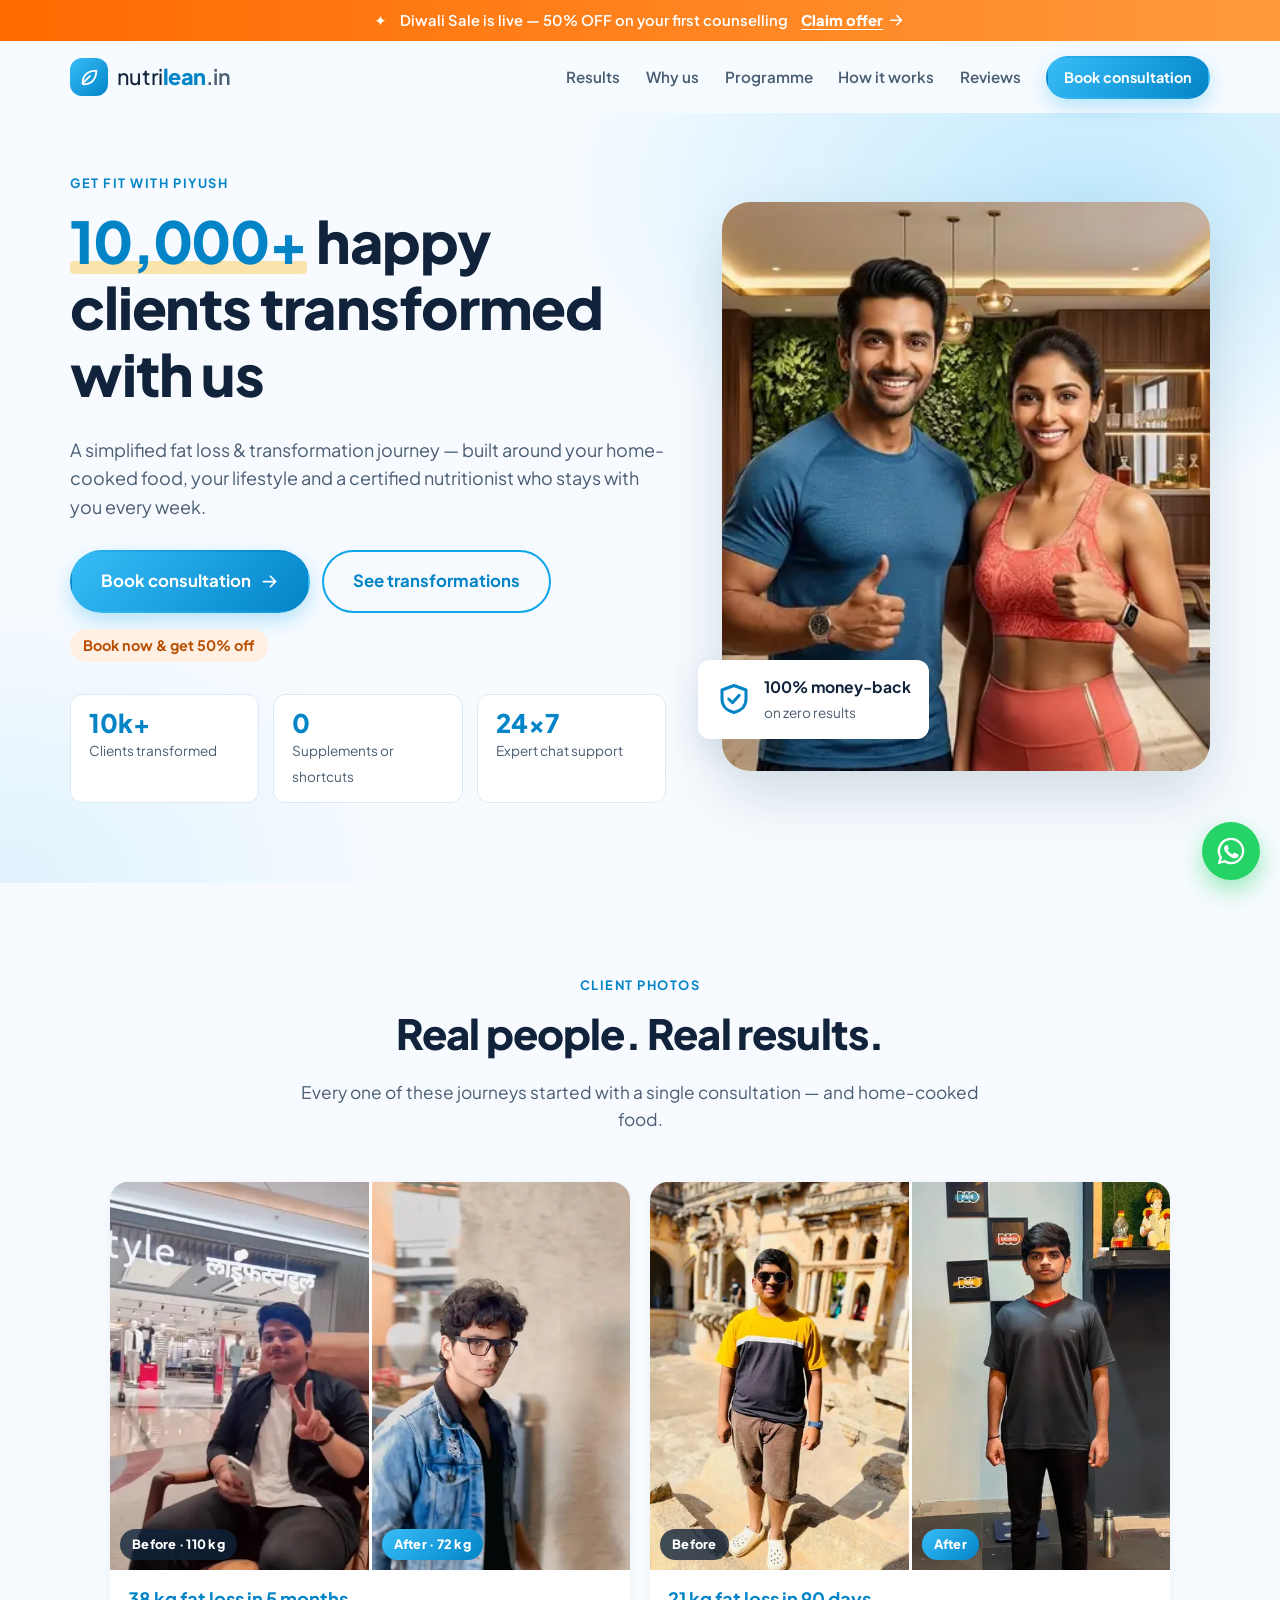
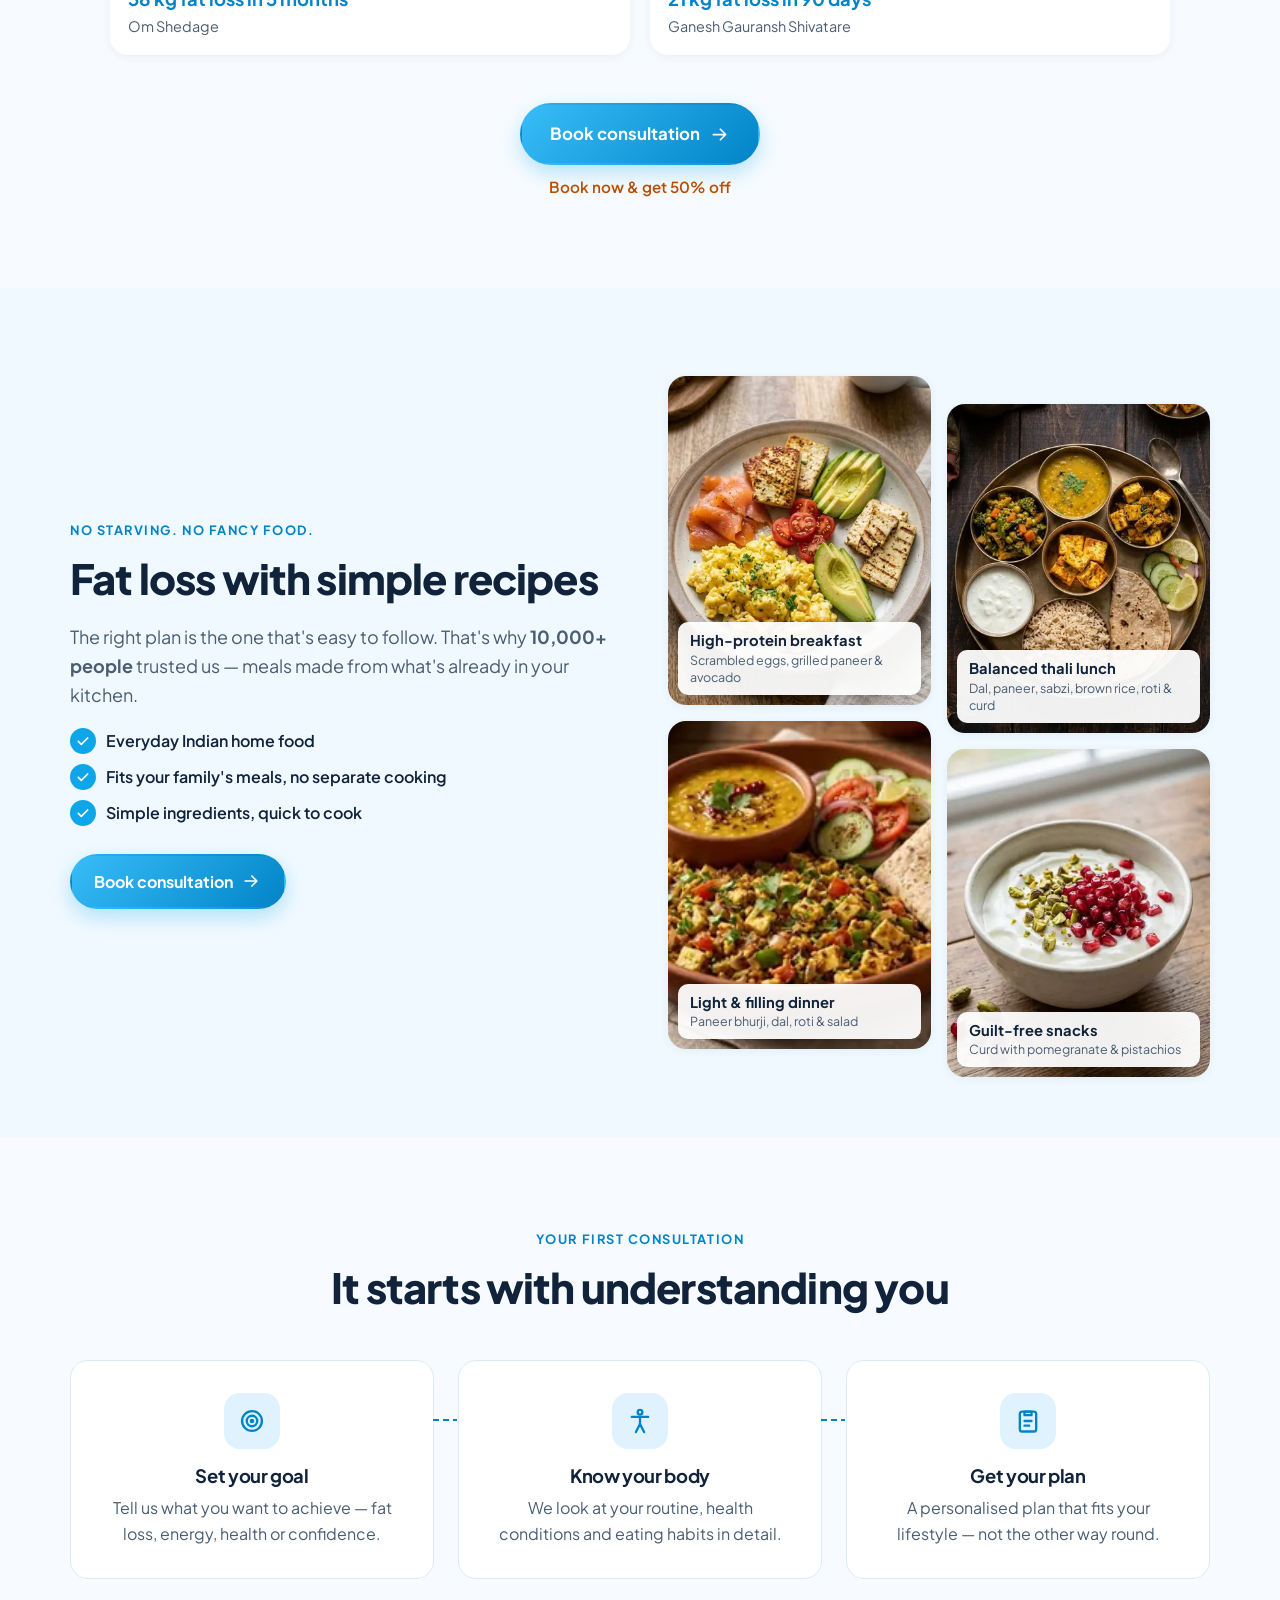
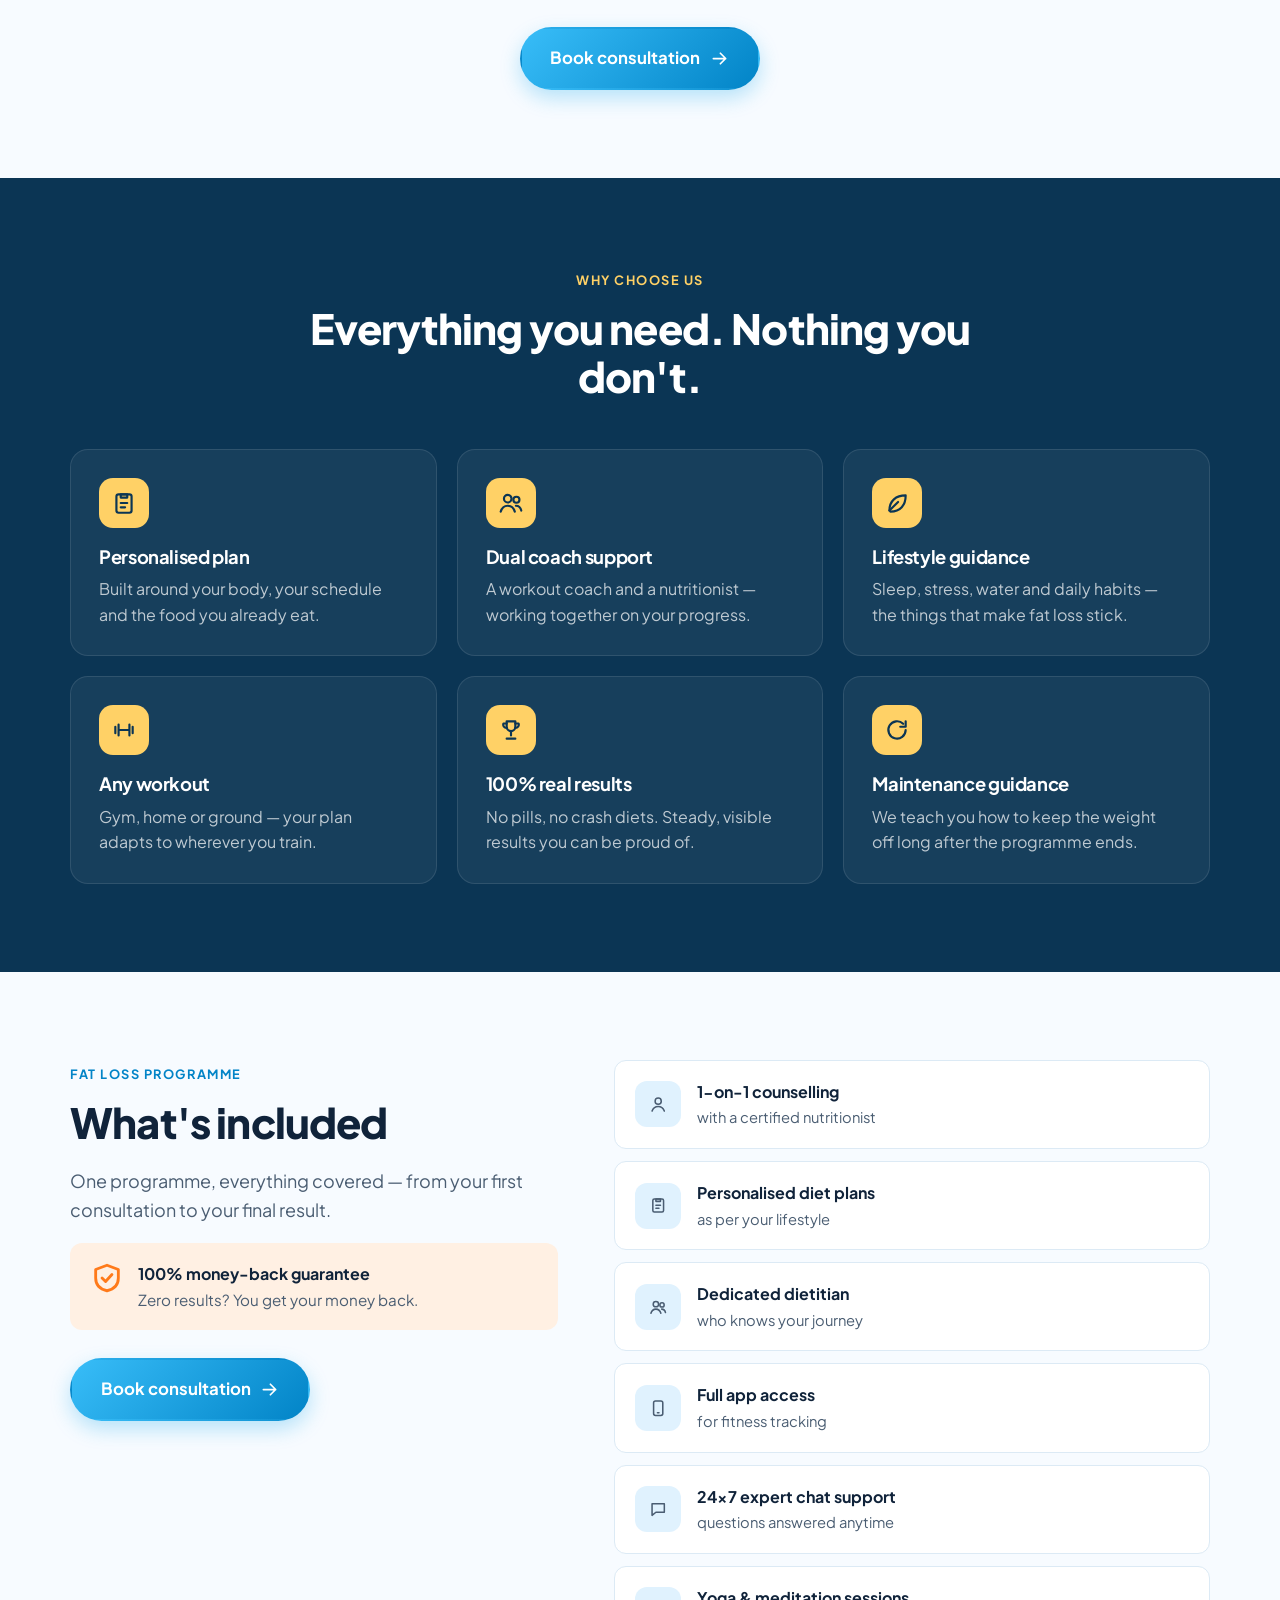
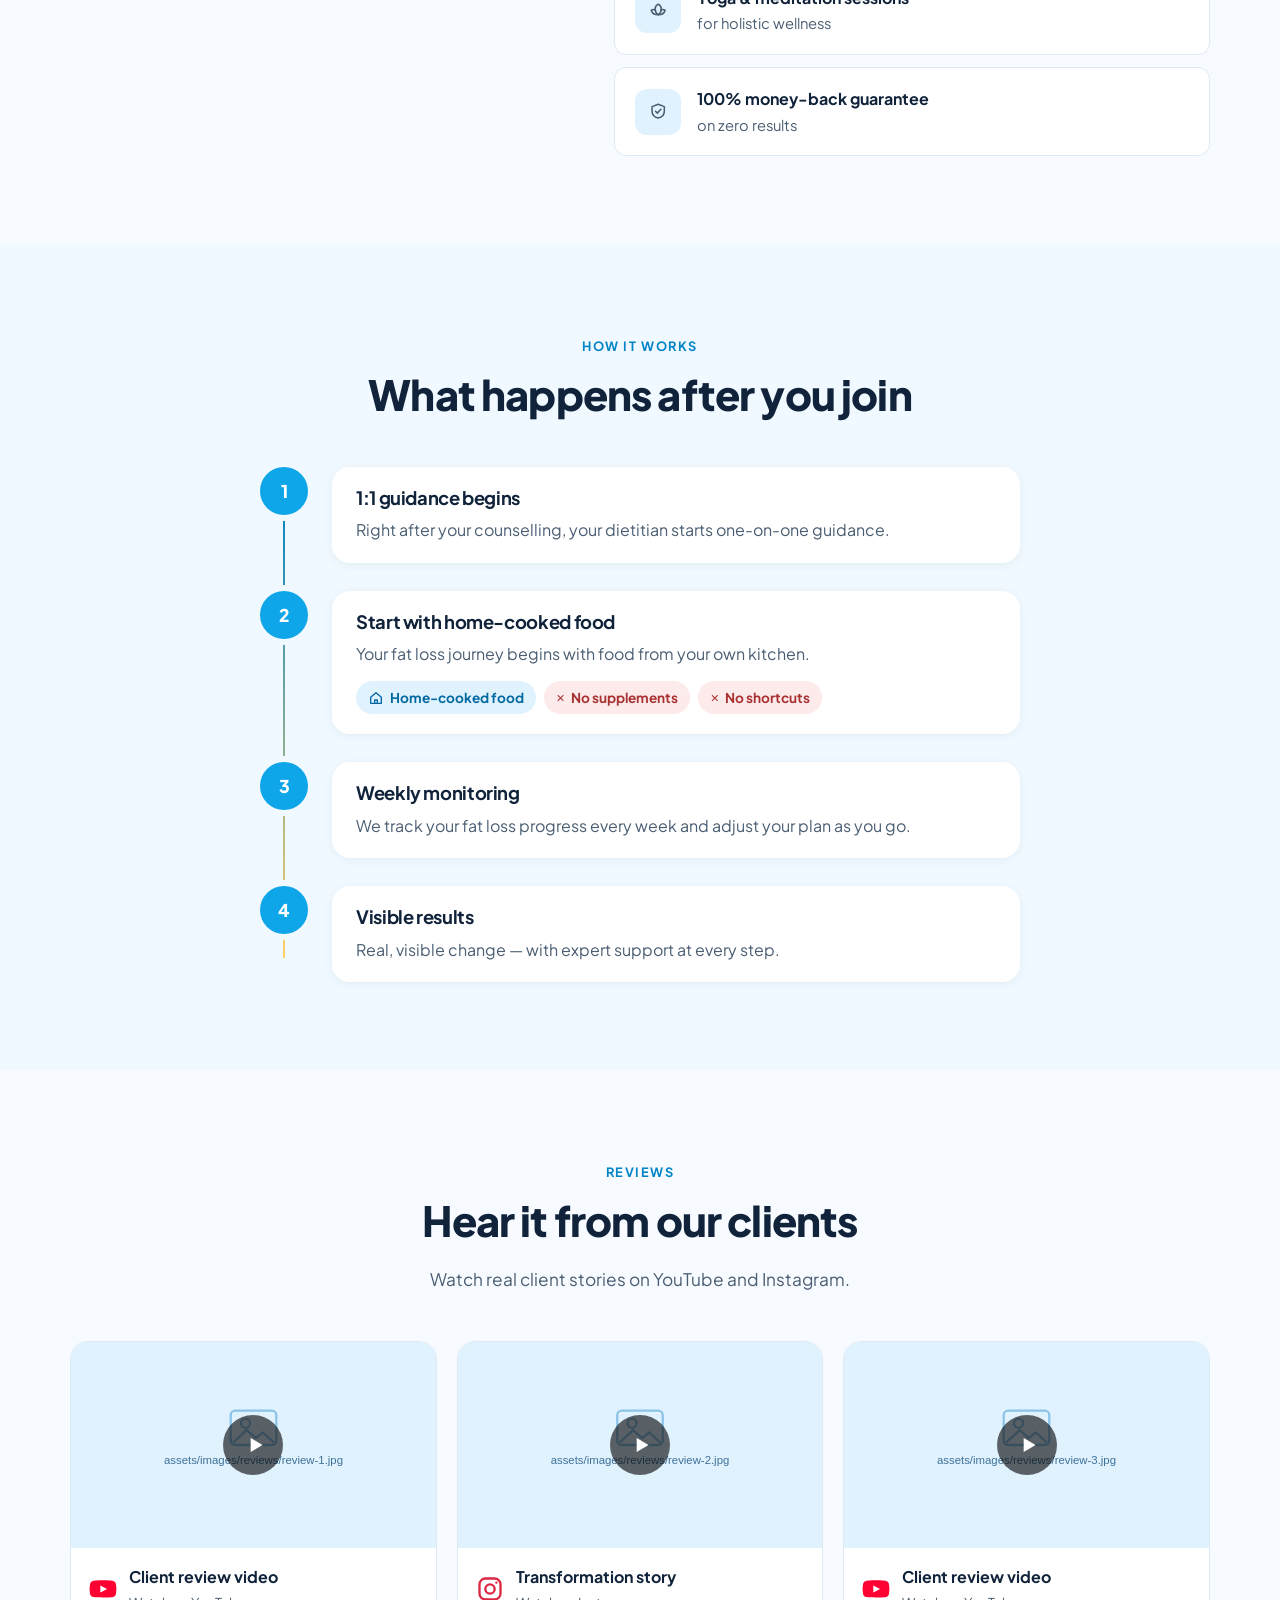
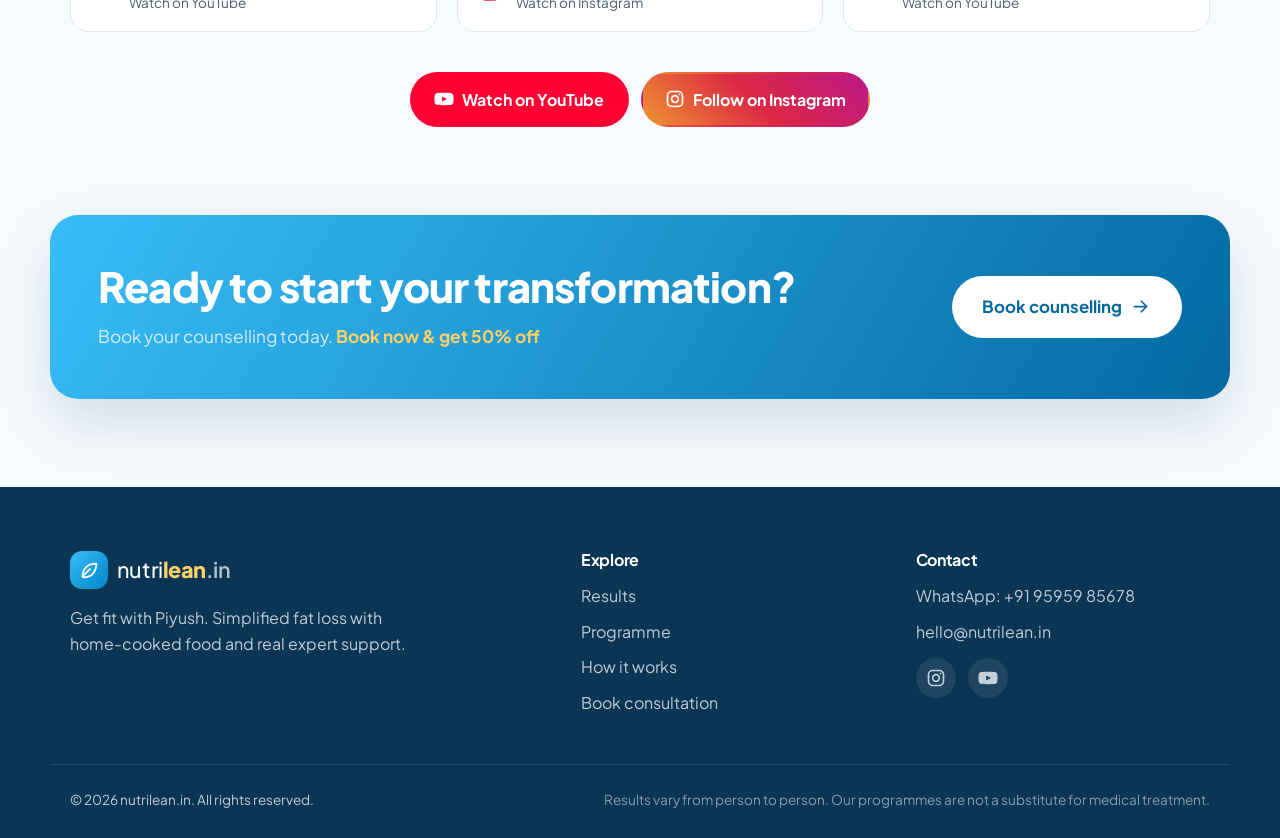
==== index.html @ cb7257c7 "Add recipe photos and money-back hero image - Recipe cards show real dish photos with dish names - H" ====
<!doctype html>
<html lang="en">
<head>
  <meta charset="utf-8">
  <meta name="viewport" content="width=device-width, initial-scale=1">
  <title>nutrilean.in — Get Fit with Piyush | Simplified Fat Loss</title>
  <meta name="description" content="10,000+ happy clients transformed. Personalised diet plans with home-cooked food, dual coach support and weekly monitoring. Book your nutrition consultation.">
  <meta property="og:title" content="nutrilean.in — Get Fit with Piyush">
  <meta property="og:description" content="Simplified fat loss with home-cooked food. 10,000+ happy clients. Book your consultation.">
  <meta property="og:image" content="assets/images/og-image.jpg">
  <meta name="theme-color" content="#0ea5e9">
  <link rel="icon" href="favicon.svg" type="image/svg+xml">
  <link rel="preconnect" href="https://fonts.googleapis.com">
  <link rel="preconnect" href="https://fonts.gstatic.com" crossorigin>
  <link href="https://fonts.googleapis.com/css2?family=Plus+Jakarta+Sans:wght@400;500;600;700;800&display=swap" rel="stylesheet">
  <link rel="stylesheet" href="css/styles.css">
  <script>document.documentElement.classList.add('js')</script>
  <script src="js/placeholder.js"></script>
  <script src="js/config.js"></script>
  <script src="js/main.js" defer></script>
</head>
<body>

  <!-- Icons -->
  <svg width="0" height="0" style="position:absolute" aria-hidden="true">
    <symbol id="i-check" viewBox="0 0 24 24"><path fill="none" stroke="currentColor" stroke-width="2.5" stroke-linecap="round" stroke-linejoin="round" d="M5 12.5l4.5 4.5L19 7.5"/></symbol>
    <symbol id="i-arrow" viewBox="0 0 24 24"><path fill="none" stroke="currentColor" stroke-width="2" stroke-linecap="round" stroke-linejoin="round" d="M5 12h14M13 6l6 6-6 6"/></symbol>
    <symbol id="i-user" viewBox="0 0 24 24"><g fill="none" stroke="currentColor" stroke-width="2" stroke-linecap="round"><circle cx="12" cy="8" r="4"/><path d="M4 21c1.5-4 4.5-6 8-6s6.5 2 8 6"/></g></symbol>
    <symbol id="i-users" viewBox="0 0 24 24"><g fill="none" stroke="currentColor" stroke-width="2" stroke-linecap="round"><circle cx="9" cy="8" r="3.5"/><path d="M2.5 20c1-3.5 3.5-5.5 6.5-5.5s5.5 2 6.5 5.5"/><circle cx="17" cy="9" r="2.8"/><path d="M16.5 14.5c2.6 0 4.4 1.7 5 4.5"/></g></symbol>
    <symbol id="i-leaf" viewBox="0 0 24 24"><g fill="none" stroke="currentColor" stroke-width="2" stroke-linecap="round" stroke-linejoin="round"><path d="M5 19c0-9 6-14 15-14 0 9-5 15-14 15"/><path d="M5 19l8-8"/></g></symbol>
    <symbol id="i-dumbbell" viewBox="0 0 24 24"><g fill="none" stroke="currentColor" stroke-width="2" stroke-linecap="round"><path d="M7 7v10M4 9v6M17 7v10M20 9v6M7 12h10"/></g></symbol>
    <symbol id="i-trophy" viewBox="0 0 24 24"><g fill="none" stroke="currentColor" stroke-width="2" stroke-linecap="round" stroke-linejoin="round"><path d="M8 4h8v5a4 4 0 0 1-8 0V4z"/><path d="M8 6H5a3 3 0 0 0 3 4M16 6h3a3 3 0 0 1-3 4M12 13v4M8 20h8"/></g></symbol>
    <symbol id="i-refresh" viewBox="0 0 24 24"><g fill="none" stroke="currentColor" stroke-width="2" stroke-linecap="round" stroke-linejoin="round"><path d="M20 12a8 8 0 1 1-2.3-5.7"/><path d="M20 4v5h-5"/></g></symbol>
    <symbol id="i-chat" viewBox="0 0 24 24"><path fill="none" stroke="currentColor" stroke-width="2" stroke-linejoin="round" d="M4 5h16v11H9l-5 4V5z"/></symbol>
    <symbol id="i-phone" viewBox="0 0 24 24"><g fill="none" stroke="currentColor" stroke-width="2" stroke-linecap="round"><rect x="6" y="2.5" width="12" height="19" rx="2.5"/><path d="M11 18h2"/></g></symbol>
    <symbol id="i-shield" viewBox="0 0 24 24"><g fill="none" stroke="currentColor" stroke-width="2" stroke-linecap="round" stroke-linejoin="round"><path d="M12 3l8 3v6c0 5-3.5 8-8 9-4.5-1-8-4-8-9V6l8-3z"/><path d="M8.5 12l2.5 2.5 4.5-5"/></g></symbol>
    <symbol id="i-lotus" viewBox="0 0 24 24"><g fill="none" stroke="currentColor" stroke-width="2" stroke-linecap="round" stroke-linejoin="round"><path d="M12 18c-3-2-4-5-4-8 0-2 2-5 4-6 2 1 4 4 4 6 0 3-1 6-4 8z"/><path d="M12 18c-4 0-8-2-9-6 2-1 4-1 5.5 0M12 18c4 0 8-2 9-6-2-1-4-1-5.5 0"/></g></symbol>
    <symbol id="i-clipboard" viewBox="0 0 24 24"><g fill="none" stroke="currentColor" stroke-width="2" stroke-linecap="round" stroke-linejoin="round"><rect x="5" y="4" width="14" height="17" rx="2"/><path d="M9 4h6v3H9zM9 12h6M9 16h4"/></g></symbol>
    <symbol id="i-target" viewBox="0 0 24 24"><g fill="none" stroke="currentColor" stroke-width="2"><circle cx="12" cy="12" r="8.5"/><circle cx="12" cy="12" r="4.5"/><circle cx="12" cy="12" r="1" fill="currentColor"/></g></symbol>
    <symbol id="i-body" viewBox="0 0 24 24"><g fill="none" stroke="currentColor" stroke-width="2" stroke-linecap="round"><circle cx="12" cy="4.5" r="2"/><path d="M5 8.5h14M12 8.5v6M12 14.5l-3.5 7M12 14.5l3.5 7"/></g></symbol>
    <symbol id="i-chart" viewBox="0 0 24 24"><g fill="none" stroke="currentColor" stroke-width="2" stroke-linecap="round" stroke-linejoin="round"><path d="M4 4v16h16"/><path d="M7 15l4-4 3 3 5-6"/></g></symbol>
    <symbol id="i-home" viewBox="0 0 24 24"><g fill="none" stroke="currentColor" stroke-width="2" stroke-linejoin="round"><path d="M4 11l8-7 8 7v9H4z"/><path d="M10 20v-5h4v5"/></g></symbol>
    <symbol id="i-play" viewBox="0 0 24 24"><path fill="currentColor" d="M8 5.5v13l11-6.5z"/></symbol>
    <symbol id="i-youtube" viewBox="0 0 24 24"><path fill="currentColor" d="M23 7.2a3 3 0 0 0-2.1-2.1C19 4.6 12 4.6 12 4.6s-7 0-8.9.5A3 3 0 0 0 1 7.2 31 31 0 0 0 .5 12a31 31 0 0 0 .5 4.8 3 3 0 0 0 2.1 2.1c1.9.5 8.9.5 8.9.5s7 0 8.9-.5a3 3 0 0 0 2.1-2.1 31 31 0 0 0 .5-4.8 31 31 0 0 0-.5-4.8zM9.7 15.1V8.9l5.8 3.1z"/></symbol>
    <symbol id="i-instagram" viewBox="0 0 24 24"><g fill="none" stroke="currentColor" stroke-width="2"><rect x="3" y="3" width="18" height="18" rx="5"/><circle cx="12" cy="12" r="4"/><circle cx="17.5" cy="6.5" r="1" fill="currentColor" stroke="none"/></g></symbol>
    <symbol id="i-whatsapp" viewBox="0 0 24 24"><path fill="currentColor" d="M12 2a10 10 0 0 0-8.6 15.1L2 22l5-1.3A10 10 0 1 0 12 2zm0 18.2a8.2 8.2 0 0 1-4.2-1.2l-.3-.2-3 .8.8-2.9-.2-.3A8.2 8.2 0 1 1 12 20.2zm4.5-6.1c-.2-.1-1.5-.7-1.7-.8s-.4-.1-.6.1-.7.8-.8 1-.3.2-.5.1a6.7 6.7 0 0 1-3.3-2.9c-.3-.4.3-.4.7-1.4.1-.2 0-.3 0-.4l-.8-1.8c-.2-.5-.4-.4-.6-.4h-.5a1 1 0 0 0-.7.3 3 3 0 0 0-.9 2.2 5.2 5.2 0 0 0 1.1 2.7 11.9 11.9 0 0 0 4.5 4c1.7.7 2.4.8 3.2.6a2.8 2.8 0 0 0 1.8-1.3 2.3 2.3 0 0 0 .2-1.3c-.1-.1-.3-.2-.5-.3z"/></symbol>
  </svg>

  <div class="offer-bar" data-offer-bar hidden>
    <span class="offer-bar__spark" aria-hidden="true">✦</span>
    <span data-offer-banner></span>
    <a href="book.html" class="offer-bar__link">Claim offer <svg class="icon"><use href="#i-arrow"/></svg></a>
  </div>

  <header class="site-header">
    <div class="container site-header__inner">
      <a href="index.html" class="logo" aria-label="nutrilean.in home">
        <span class="logo__mark" aria-hidden="true"><svg class="icon"><use href="#i-leaf"/></svg></span>
        <span class="logo__text">nutri<strong>lean</strong><span class="logo__tld">.in</span></span>
      </a>
      <nav class="nav" id="site-nav" aria-label="Main">
        <a href="#results">Results</a>
        <a href="#why-us">Why us</a>
        <a href="#programme">Programme</a>
        <a href="#journey">How it works</a>
        <a href="#reviews">Reviews</a>
        <a href="book.html" class="btn btn--primary btn--sm nav__cta">Book consultation</a>
      </nav>
      <button class="nav-toggle" aria-label="Open menu" aria-expanded="false" aria-controls="site-nav">
        <span></span><span></span><span></span>
      </button>
    </div>
  </header>

  <main>
    <!-- Hero -->
    <section class="hero">
      <div class="container hero__inner">
        <div class="hero__copy reveal">
          <p class="eyebrow">Get fit with <span data-coach-name>Piyush</span></p>
          <h1><span class="highlight">10,000+</span> happy clients transformed with us</h1>
          <p class="lead">A simplified fat loss &amp; transformation journey — built around your home-cooked food, your lifestyle and a certified nutritionist who stays with you every week.</p>
          <div class="hero__actions">
            <a href="book.html" class="btn btn--primary btn--lg">Book consultation <svg class="icon"><use href="#i-arrow"/></svg></a>
            <a href="#results" class="btn btn--ghost btn--lg">See transformations</a>
          </div>
          <p class="hero__offer" data-offer-cta-wrap hidden><span class="pill pill--offer" data-offer-cta></span></p>
          <ul class="hero__stats">
            <li><strong>10k+</strong><span>Clients transformed</span></li>
            <li><strong>0</strong><span>Supplements or shortcuts</span></li>
            <li><strong>24×7</strong><span>Expert chat support</span></li>
          </ul>
        </div>
        <div class="hero__media reveal">
          <img src="assets/images/money-back.webp" srcset="assets/images/money-back-400.webp 400w, assets/images/money-back.webp 800w" sizes="(max-width: 1024px) 100vw, 520px" alt="Happy, fit clients giving a thumbs up in the gym" width="900" height="1050" fetchpriority="high">
          <div class="hero__badge">
            <svg class="icon"><use href="#i-shield"/></svg>
            <div><strong>100% money-back</strong><span>on zero results</span></div>
          </div>
        </div>
      </div>
    </section>

    <!-- Transformations -->
    <section class="section" id="results">
      <div class="container">
        <div class="section__head reveal">
          <p class="eyebrow">Client photos</p>
          <h2>Real people. Real results.</h2>
          <p>Every one of these journeys started with a single consultation — and home-cooked food.</p>
        </div>
        <div class="transform-grid" data-transformations></div>
        <div class="section__cta reveal">
          <a href="book.html" class="btn btn--primary btn--lg">Book consultation <svg class="icon"><use href="#i-arrow"/></svg></a>
          <span class="section__cta-note" data-offer-cta></span>
        </div>
      </div>
    </section>

    <!-- Simple recipes -->
    <section class="section section--tint">
      <div class="container split">
        <div class="split__copy reveal">
          <p class="eyebrow">No starving. No fancy food.</p>
          <h2>Fat loss with simple recipes</h2>
          <p class="lead">The right plan is the one that's easy to follow. That's why <strong>10,000+ people</strong> trusted us — meals made from what's already in your kitchen.</p>
          <ul class="checklist">
            <li><svg class="icon"><use href="#i-check"/></svg>Everyday Indian home food</li>
            <li><svg class="icon"><use href="#i-check"/></svg>Fits your family's meals, no separate cooking</li>
            <li><svg class="icon"><use href="#i-check"/></svg>Simple ingredients, quick to cook</li>
          </ul>
          <a href="book.html" class="btn btn--primary">Book consultation <svg class="icon"><use href="#i-arrow"/></svg></a>
        </div>
        <div class="recipe-grid reveal">
          <figure class="recipe-card">
            <img src="assets/images/recipes/breakfast.webp" srcset="assets/images/recipes/breakfast-400.webp 400w, assets/images/recipes/breakfast.webp 800w" sizes="(max-width: 1024px) 50vw, 280px" alt="Scrambled eggs with grilled paneer, avocado and cherry tomatoes" width="600" height="600" loading="lazy" decoding="async">
            <figcaption><strong>High-protein breakfast</strong><span>Scrambled eggs, grilled paneer &amp; avocado</span></figcaption>
          </figure>
          <figure class="recipe-card">
            <img src="assets/images/recipes/thali.webp" srcset="assets/images/recipes/thali-400.webp 400w, assets/images/recipes/thali.webp 800w" sizes="(max-width: 1024px) 50vw, 280px" alt="Indian thali with dal, paneer, mixed sabzi, brown rice, roti and curd" width="600" height="600" loading="lazy" decoding="async">
            <figcaption><strong>Balanced thali lunch</strong><span>Dal, paneer, sabzi, brown rice, roti &amp; curd</span></figcaption>
          </figure>
          <figure class="recipe-card">
            <img src="assets/images/recipes/dinner.webp" srcset="assets/images/recipes/dinner-400.webp 400w, assets/images/recipes/dinner.webp 800w" sizes="(max-width: 1024px) 50vw, 280px" alt="Paneer bhurji with dal, roti and salad" width="600" height="600" loading="lazy" decoding="async">
            <figcaption><strong>Light &amp; filling dinner</strong><span>Paneer bhurji, dal, roti &amp; salad</span></figcaption>
          </figure>
          <figure class="recipe-card">
            <img src="assets/images/recipes/snacks.webp" srcset="assets/images/recipes/snacks-400.webp 400w, assets/images/recipes/snacks.webp 800w" sizes="(max-width: 1024px) 50vw, 280px" alt="Bowl of curd topped with pomegranate and pistachios" width="600" height="600" loading="lazy" decoding="async">
            <figcaption><strong>Guilt-free snacks</strong><span>Curd with pomegranate &amp; pistachios</span></figcaption>
          </figure>
        </div>
      </div>
    </section>

    <!-- Consultation path -->
    <section class="section">
      <div class="container">
        <div class="section__head reveal">
          <p class="eyebrow">Your first consultation</p>
          <h2>It starts with understanding you</h2>
        </div>
        <ol class="path reveal">
          <li class="path__step">
            <span class="path__icon"><svg class="icon"><use href="#i-target"/></svg></span>
            <h3>Set your goal</h3>
            <p>Tell us what you want to achieve — fat loss, energy, health or confidence.</p>
          </li>
          <li class="path__step">
            <span class="path__icon"><svg class="icon"><use href="#i-body"/></svg></span>
            <h3>Know your body</h3>
            <p>We look at your routine, health conditions and eating habits in detail.</p>
          </li>
          <li class="path__step">
            <span class="path__icon"><svg class="icon"><use href="#i-clipboard"/></svg></span>
            <h3>Get your plan</h3>
            <p>A personalised plan that fits your lifestyle — not the other way round.</p>
          </li>
        </ol>
        <div class="section__cta reveal">
          <a href="book.html" class="btn btn--primary btn--lg">Book consultation <svg class="icon"><use href="#i-arrow"/></svg></a>
        </div>
      </div>
    </section>

    <!-- Why choose us -->
    <section class="section section--dark" id="why-us">
      <div class="container">
        <div class="section__head reveal">
          <p class="eyebrow">Why choose us</p>
          <h2>Everything you need. Nothing you don't.</h2>
        </div>
        <div class="feature-grid">
          <article class="feature reveal">
            <span class="feature__icon"><svg class="icon"><use href="#i-clipboard"/></svg></span>
            <h3>Personalised plan</h3>
            <p>Built around your body, your schedule and the food you already eat.</p>
          </article>
          <article class="feature reveal">
            <span class="feature__icon"><svg class="icon"><use href="#i-users"/></svg></span>
            <h3>Dual coach support</h3>
            <p>A workout coach and a nutritionist — working together on your progress.</p>
          </article>
          <article class="feature reveal">
            <span class="feature__icon"><svg class="icon"><use href="#i-leaf"/></svg></span>
            <h3>Lifestyle guidance</h3>
            <p>Sleep, stress, water and daily habits — the things that make fat loss stick.</p>
          </article>
          <article class="feature reveal">
            <span class="feature__icon"><svg class="icon"><use href="#i-dumbbell"/></svg></span>
            <h3>Any workout</h3>
            <p>Gym, home or ground — your plan adapts to wherever you train.</p>
          </article>
          <article class="feature reveal">
            <span class="feature__icon"><svg class="icon"><use href="#i-trophy"/></svg></span>
            <h3>100% real results</h3>
            <p>No pills, no crash diets. Steady, visible results you can be proud of.</p>
          </article>
          <article class="feature reveal">
            <span class="feature__icon"><svg class="icon"><use href="#i-refresh"/></svg></span>
            <h3>Maintenance guidance</h3>
            <p>We teach you how to keep the weight off long after the programme ends.</p>
          </article>
        </div>
      </div>
    </section>

    <!-- Programme -->
    <section class="section" id="programme">
      <div class="container programme">
        <div class="programme__copy reveal">
          <p class="eyebrow">Fat Loss Programme</p>
          <h2>What's included</h2>
          <p class="lead">One programme, everything covered — from your first consultation to your final result.</p>
          <div class="guarantee">
            <svg class="icon"><use href="#i-shield"/></svg>
            <div>
              <strong>100% money-back guarantee</strong>
              <span>Zero results? You get your money back.</span>
            </div>
          </div>
          <a href="book.html" class="btn btn--primary btn--lg">Book consultation <svg class="icon"><use href="#i-arrow"/></svg></a>
        </div>
        <ul class="includes reveal">
          <li><span class="includes__icon"><svg class="icon"><use href="#i-user"/></svg></span><div><strong>1-on-1 counselling</strong><span>with a certified nutritionist</span></div></li>
          <li><span class="includes__icon"><svg class="icon"><use href="#i-clipboard"/></svg></span><div><strong>Personalised diet plans</strong><span>as per your lifestyle</span></div></li>
          <li><span class="includes__icon"><svg class="icon"><use href="#i-users"/></svg></span><div><strong>Dedicated dietitian</strong><span>who knows your journey</span></div></li>
          <li><span class="includes__icon"><svg class="icon"><use href="#i-phone"/></svg></span><div><strong>Full app access</strong><span>for fitness tracking</span></div></li>
          <li><span class="includes__icon"><svg class="icon"><use href="#i-chat"/></svg></span><div><strong>24×7 expert chat support</strong><span>questions answered anytime</span></div></li>
          <li><span class="includes__icon"><svg class="icon"><use href="#i-lotus"/></svg></span><div><strong>Yoga &amp; meditation sessions</strong><span>for holistic wellness</span></div></li>
          <li><span class="includes__icon"><svg class="icon"><use href="#i-shield"/></svg></span><div><strong>100% money-back guarantee</strong><span>on zero results</span></div></li>
        </ul>
      </div>
    </section>

    <!-- After you buy -->
    <section class="section section--tint" id="journey">
      <div class="container">
        <div class="section__head reveal">
          <p class="eyebrow">How it works</p>
          <h2>What happens after you join</h2>
        </div>
        <ol class="timeline">
          <li class="timeline__item reveal">
            <span class="timeline__num">1</span>
            <div>
              <h3>1:1 guidance begins</h3>
              <p>Right after your counselling, your dietitian starts one-on-one guidance.</p>
            </div>
          </li>
          <li class="timeline__item reveal">
            <span class="timeline__num">2</span>
            <div>
              <h3>Start with home-cooked food</h3>
              <p>Your fat loss journey begins with food from your own kitchen.</p>
              <div class="tags">
                <span class="tag"><svg class="icon"><use href="#i-home"/></svg>Home-cooked food</span>
                <span class="tag tag--no">No supplements</span>
                <span class="tag tag--no">No shortcuts</span>
              </div>
            </div>
          </li>
          <li class="timeline__item reveal">
            <span class="timeline__num">3</span>
            <div>
              <h3>Weekly monitoring</h3>
              <p>We track your fat loss progress every week and adjust your plan as you go.</p>
            </div>
          </li>
          <li class="timeline__item reveal">
            <span class="timeline__num">4</span>
            <div>
              <h3>Visible results</h3>
              <p>Real, visible change — with expert support at every step.</p>
            </div>
          </li>
        </ol>
      </div>
    </section>

    <!-- Reviews -->
    <section class="section" id="reviews">
      <div class="container">
        <div class="section__head reveal">
          <p class="eyebrow">Reviews</p>
          <h2>Hear it from our clients</h2>
          <p>Watch real client stories on YouTube and Instagram.</p>
        </div>
        <div class="review-grid" data-reviews></div>
        <div class="social-row reveal">
          <a class="btn btn--youtube" data-social="youtube" target="_blank" rel="noopener"><svg class="icon"><use href="#i-youtube"/></svg>Watch on YouTube</a>
          <a class="btn btn--instagram" data-social="instagram" target="_blank" rel="noopener"><svg class="icon"><use href="#i-instagram"/></svg>Follow on Instagram</a>
        </div>
      </div>
    </section>

    <!-- Final CTA -->
    <section class="cta-band">
      <div class="container cta-band__inner reveal">
        <div>
          <h2>Ready to start your transformation?</h2>
          <p>Book your counselling today. <span data-offer-cta></span></p>
        </div>
        <a href="book.html" class="btn btn--light btn--lg">Book counselling <svg class="icon"><use href="#i-arrow"/></svg></a>
      </div>
    </section>
  </main>

  <footer class="site-footer">
    <div class="container site-footer__inner">
      <div class="site-footer__brand">
        <a href="index.html" class="logo logo--light">
          <span class="logo__mark" aria-hidden="true"><svg class="icon"><use href="#i-leaf"/></svg></span>
          <span class="logo__text">nutri<strong>lean</strong><span class="logo__tld">.in</span></span>
        </a>
        <p>Get fit with <span data-coach-name>Piyush</span>. Simplified fat loss with home-cooked food and real expert support.</p>
      </div>
      <div>
        <h4>Explore</h4>
        <ul>
          <li><a href="#results">Results</a></li>
          <li><a href="#programme">Programme</a></li>
          <li><a href="#journey">How it works</a></li>
          <li><a href="book.html">Book consultation</a></li>
        </ul>
      </div>
      <div>
        <h4>Contact</h4>
        <ul>
          <li><a data-whatsapp-link target="_blank" rel="noopener">WhatsApp: <span data-phone></span></a></li>
          <li><a data-email-link></a></li>
          <li class="site-footer__social">
            <a data-social="instagram" target="_blank" rel="noopener" aria-label="Instagram"><svg class="icon"><use href="#i-instagram"/></svg></a>
            <a data-social="youtube" target="_blank" rel="noopener" aria-label="YouTube"><svg class="icon"><use href="#i-youtube"/></svg></a>
          </li>
        </ul>
      </div>
    </div>
    <div class="container site-footer__bottom">
      <p>© <span data-year></span> nutrilean.in. All rights reserved.</p>
      <p class="site-footer__note">Results vary from person to person. Our programmes are not a substitute for medical treatment.</p>
    </div>
  </footer>

  <a class="whatsapp-float" data-whatsapp-link target="_blank" rel="noopener" aria-label="Chat on WhatsApp">
    <svg class="icon"><use href="#i-whatsapp"/></svg>
  </a>
</body>
</html>
---- css/styles.css ----
/* ==========================================================
   nutrilean.in — styles
   ========================================================== */

:root {
  --blue-900: #0b3554;
  --blue-800: #0369a1;
  --blue-700: #0ea5e9;
  --blue-600: #0284c7;
  --blue-100: #e0f2fe;
  --blue-50: #f0f9ff;
  --accent: #ffd166;
  --orange: #ff7a1a;
  --orange-100: #fff0e3;
  --cream: #f7fbff;
  --ink: #10233a;
  --ink-2: #4a5d72;
  --line: #dceaf5;
  --white: #fff;
  --red: #d64545;

  --radius: 18px;
  --radius-sm: 12px;
  --shadow-sm: 0 2px 8px rgba(11, 53, 84, .06);
  --shadow: 0 12px 32px rgba(11, 53, 84, .10);
  --shadow-lg: 0 24px 60px rgba(11, 53, 84, .16);

  --font: 'Plus Jakarta Sans', system-ui, -apple-system, 'Segoe UI', Roboto, sans-serif;
  --container: 1180px;
  --header-h: 72px;
}

*, *::before, *::after { box-sizing: border-box; }

html { scroll-behavior: smooth; scroll-padding-top: calc(var(--header-h) + 12px); -webkit-text-size-adjust: 100%; }

body {
  margin: 0;
  font-family: var(--font);
  font-size: 16px;
  line-height: 1.6;
  color: var(--ink);
  background: var(--cream);
  -webkit-font-smoothing: antialiased;
}
body.nav-open { overflow: hidden; }
html, body { overflow-x: clip; }
[hidden] { display: none !important; }

img { max-width: 100%; height: auto; display: block; }
a { color: inherit; }
h1, h2, h3, h4 { line-height: 1.15; margin: 0 0 .5em; letter-spacing: -.02em; }
h1 { font-size: clamp(2.2rem, 5vw, 3.6rem); font-weight: 800; }
h2 { font-size: clamp(1.75rem, 3.6vw, 2.6rem); font-weight: 800; }
h3 { font-size: 1.15rem; font-weight: 700; }
p { margin: 0 0 1em; }

.icon { width: 1.25em; height: 1.25em; flex-shrink: 0; }

.container { width: 100%; max-width: var(--container); margin: 0 auto; padding: 0 20px; }

.eyebrow {
  display: inline-block;
  margin-bottom: .9rem;
  font-size: .8rem;
  font-weight: 700;
  letter-spacing: .12em;
  text-transform: uppercase;
  color: var(--blue-600);
}
.lead { font-size: 1.125rem; color: var(--ink-2); }
.highlight { color: var(--blue-600); position: relative; white-space: nowrap; }
.highlight::after {
  content: ""; position: absolute; left: 0; right: 0; bottom: .06em; height: .22em;
  background: var(--accent); opacity: .55; z-index: -1; border-radius: 4px;
}

/* ---------- Buttons ---------- */
.btn {
  display: inline-flex; align-items: center; justify-content: center; gap: .5em;
  padding: .8em 1.4em;
  border: 2px solid transparent;
  border-radius: 999px;
  font: inherit; font-weight: 700; font-size: 1rem;
  text-decoration: none; cursor: pointer;
  transition: transform .15s ease, box-shadow .2s ease, background .2s ease, color .2s ease;
}
.btn:hover { transform: translateY(-2px); }
.btn:active { transform: translateY(0); }
.btn:focus-visible { outline: 3px solid var(--accent); outline-offset: 3px; }
.btn--sm { padding: .55em 1.1em; font-size: .9rem; }
.btn--lg { padding: .95em 1.7em; font-size: 1.05rem; }
.btn--primary { background: linear-gradient(135deg, #38bdf8, #0284c7); color: var(--white); box-shadow: 0 8px 20px rgba(14, 165, 233, .28); }
.btn--primary:hover { background: linear-gradient(135deg, #0ea5e9, #0369a1); box-shadow: 0 12px 26px rgba(14, 165, 233, .34); }
.btn--ghost { border-color: var(--blue-700); color: var(--blue-600); background: transparent; }
.btn--ghost:hover { background: var(--blue-700); color: var(--white); }
.btn--light { background: var(--white); color: var(--blue-800); }
.btn--youtube { background: #ff0033; color: var(--white); }
.btn--instagram { background: linear-gradient(45deg, #f09433, #dc2743 50%, #bc1888); color: var(--white); }
.btn[disabled] { opacity: .6; cursor: not-allowed; transform: none; }

.pill { display: inline-flex; align-items: center; padding: .35em .9em; border-radius: 999px; font-size: .9rem; font-weight: 700; }
.pill--offer { background: var(--orange-100); color: #b94d00; }

/* ---------- Offer bar ---------- */
.offer-bar {
  display: flex; align-items: center; justify-content: center; flex-wrap: wrap; gap: .4em .9em;
  padding: .6em 16px;
  background: linear-gradient(90deg, #ff6a00, #ff9a3c);
  color: var(--white);
  font-size: .92rem; font-weight: 600; text-align: center;
}
.offer-bar[hidden] { display: none; }
.offer-bar__spark { animation: twinkle 1.6s ease-in-out infinite; }
.offer-bar__link {
  display: inline-flex; align-items: center; gap: .3em;
  color: var(--white); font-weight: 800; text-decoration: underline; text-underline-offset: 3px;
}
@keyframes twinkle { 50% { opacity: .35; transform: scale(.8); } }

/* ---------- Header ---------- */
.site-header {
  position: sticky; top: 0; z-index: 50;
  background: rgba(247, 251, 255, .9);
  backdrop-filter: saturate(1.4) blur(12px);
  -webkit-backdrop-filter: saturate(1.4) blur(12px);
  transition: box-shadow .2s ease;
}
.site-header.is-scrolled { box-shadow: 0 1px 0 var(--line), var(--shadow-sm); }
.site-header__inner { display: flex; align-items: center; justify-content: space-between; height: var(--header-h); }

.logo { display: inline-flex; align-items: center; gap: .55rem; text-decoration: none; color: var(--ink); }
.logo__mark {
  display: grid; place-items: center;
  width: 38px; height: 38px; border-radius: 12px;
  background: linear-gradient(135deg, #38bdf8, #0284c7); color: var(--white);
}
.logo__mark .icon { width: 22px; height: 22px; }
.logo__text { font-size: 1.35rem; font-weight: 500; letter-spacing: -.02em; }
.logo__text strong { font-weight: 800; color: var(--blue-600); }
.logo__tld { color: var(--ink-2); font-weight: 600; }
.logo--light { color: var(--white); }
.logo--light .logo__text strong { color: var(--accent); }
.logo--light .logo__tld { color: rgba(255, 255, 255, .7); }

.nav { display: flex; align-items: center; gap: 1.6rem; }
.nav a:not(.btn) { text-decoration: none; font-weight: 600; font-size: .95rem; color: var(--ink-2); transition: color .15s; }
.nav a:not(.btn):hover { color: var(--blue-600); }

.nav-toggle {
  display: none; width: 44px; height: 44px; padding: 10px;
  background: none; border: 0; cursor: pointer;
}
.nav-toggle span { display: block; height: 2px; margin: 5px 0; background: var(--ink); border-radius: 2px; transition: transform .25s, opacity .25s; }
.nav-toggle[aria-expanded="true"] span:nth-child(1) { transform: translateY(7px) rotate(45deg); }
.nav-toggle[aria-expanded="true"] span:nth-child(2) { opacity: 0; }
.nav-toggle[aria-expanded="true"] span:nth-child(3) { transform: translateY(-7px) rotate(-45deg); }

/* ---------- Hero ---------- */
.hero {
  position: relative; overflow: hidden;
  padding: 56px 0 80px;
  background:
    radial-gradient(900px 500px at 85% 10%, rgba(56, 189, 248, .28), transparent 60%),
    radial-gradient(700px 500px at 0% 100%, rgba(14, 165, 233, .10), transparent 60%);
}
.hero__inner { display: grid; grid-template-columns: 1.1fr .9fr; gap: 56px; align-items: center; }
.hero h1 { position: relative; z-index: 0; }
.hero__actions { display: flex; flex-wrap: wrap; gap: 12px; margin: 28px 0 16px; }
.hero__offer { margin: 0 0 32px; }
.hero__offer[hidden] { display: none; }
.hero__stats { display: flex; flex-wrap: wrap; gap: 14px; list-style: none; padding: 0; margin: 0; }
.hero__stats li {
  flex: 1 1 140px;
  padding: 14px 18px;
  background: var(--white); border: 1px solid var(--line); border-radius: var(--radius-sm);
}
.hero__stats strong { display: block; font-size: 1.6rem; font-weight: 800; color: var(--blue-600); line-height: 1.1; }
.hero__stats span { font-size: .85rem; color: var(--ink-2); }

.hero__media { position: relative; }
.hero__media img {
  width: 100%; aspect-ratio: 6 / 7; object-fit: cover; object-position: 52% 30%;
  border-radius: 28px; box-shadow: var(--shadow-lg);
}
.hero__badge {
  position: absolute; left: -24px; bottom: 32px;
  display: flex; align-items: center; gap: 12px;
  padding: 14px 18px;
  background: var(--white); border-radius: var(--radius-sm); box-shadow: var(--shadow);
}
.hero__badge .icon { width: 36px; height: 36px; color: var(--blue-600); }
.hero__badge strong { display: block; font-size: .98rem; }
.hero__badge span { font-size: .85rem; color: var(--ink-2); }

/* ---------- Sections ---------- */
.section { padding: 88px 0; }
.section--tint { background: var(--blue-50); }
.section--dark { background: var(--blue-900); color: var(--white); }
.section--dark .eyebrow { color: var(--accent); }
.section__head { max-width: 680px; margin: 0 auto 48px; text-align: center; }
.section__head p:last-child { color: var(--ink-2); font-size: 1.08rem; margin: 0; }
.section__cta { display: flex; flex-direction: column; align-items: center; gap: 10px; margin-top: 48px; }
.section__cta-note { font-weight: 600; color: #b94d00; font-size: .95rem; }

/* Transformations */
.transform-grid { display: grid; grid-template-columns: repeat(auto-fit, minmax(280px, 520px)); justify-content: center; gap: 20px; }
.transform-card {
  margin: 0; overflow: hidden;
  background: var(--white); border-radius: var(--radius); box-shadow: var(--shadow-sm);
  transition: transform .25s ease, box-shadow .25s ease;
}
.transform-card:hover { transform: translateY(-4px); box-shadow: var(--shadow); }
.transform-card img { width: 100%; aspect-ratio: 4 / 5; object-fit: cover; }
.transform-card__pair { display: grid; grid-template-columns: 1fr 1fr; gap: 3px; background: var(--white); }
.transform-card__photo { position: relative; }
.transform-card__pair img { aspect-ratio: 2 / 3; }
.transform-card__tag {
  position: absolute; left: 10px; bottom: 10px;
  padding: 5px 12px; border-radius: 999px;
  font-size: .8rem; font-weight: 800; letter-spacing: .02em;
  background: rgba(16, 35, 58, .78); color: var(--white);
}
.transform-card__tag--After { background: linear-gradient(135deg, #38bdf8, #0284c7); }
.transform-card figcaption { padding: 14px 18px 16px; }
.transform-card strong { display: block; font-size: 1.15rem; color: var(--blue-600); }
.transform-card figcaption span { font-size: .9rem; color: var(--ink-2); }

/* Split */
.split { display: grid; grid-template-columns: 1fr 1fr; gap: 56px; align-items: center; }
.checklist { list-style: none; padding: 0; margin: 0 0 28px; display: grid; gap: 10px; }
.checklist li { display: flex; align-items: center; gap: 10px; font-weight: 600; }
.checklist .icon {
  width: 26px; height: 26px; padding: 5px; border-radius: 50%;
  background: var(--blue-700); color: var(--white);
}
.recipe-grid { display: grid; grid-template-columns: 1fr 1fr; gap: 16px; }
.recipe-card { margin: 0; position: relative; overflow: hidden; border-radius: var(--radius); box-shadow: var(--shadow-sm); }
.recipe-card:nth-child(even) { transform: translateY(28px); }
.recipe-card img { width: 100%; aspect-ratio: 4 / 5; object-fit: cover; transition: transform .5s ease; }
.recipe-card:hover img { transform: scale(1.05); }
.recipe-card figcaption {
  position: absolute; left: 10px; right: 10px; bottom: 10px;
  padding: 9px 12px; border-radius: 10px;
  background: rgba(255, 255, 255, .94); box-shadow: var(--shadow-sm);
}
.recipe-card figcaption strong { display: block; font-size: .92rem; line-height: 1.25; }
.recipe-card figcaption span { display: block; margin-top: 2px; font-size: .78rem; line-height: 1.35; color: var(--ink-2); }

/* Consultation path */
.path {
  list-style: none; padding: 0; margin: 0;
  display: grid; grid-template-columns: repeat(3, 1fr); gap: 24px;
  counter-reset: path;
}
.path__step {
  position: relative; padding: 32px 28px;
  background: var(--white); border: 1px solid var(--line); border-radius: var(--radius);
  text-align: center;
}
.path__step:not(:last-child)::after {
  content: ""; position: absolute; top: 58px; right: -24px; width: 24px; height: 2px;
  background: repeating-linear-gradient(90deg, var(--blue-600) 0 6px, transparent 6px 10px);
}
.path__icon {
  display: inline-grid; place-items: center;
  width: 56px; height: 56px; margin-bottom: 16px; border-radius: 16px;
  background: var(--blue-100); color: var(--blue-600);
}
.path__icon .icon { width: 28px; height: 28px; }
.path__step p { color: var(--ink-2); margin: 0; }

/* Why choose us */
.feature-grid { display: grid; grid-template-columns: repeat(3, 1fr); gap: 20px; }
.feature {
  padding: 28px;
  background: rgba(255, 255, 255, .05); border: 1px solid rgba(255, 255, 255, .1); border-radius: var(--radius);
  transition: background .2s, transform .25s;
}
.feature:hover { background: rgba(255, 255, 255, .09); transform: translateY(-4px); }
.feature__icon {
  display: inline-grid; place-items: center;
  width: 50px; height: 50px; margin-bottom: 18px; border-radius: 14px;
  background: var(--accent); color: var(--blue-900);
}
.feature__icon .icon { width: 26px; height: 26px; }
.feature p { color: rgba(255, 255, 255, .72); margin: 0; }

/* Programme */
.programme { display: grid; grid-template-columns: .9fr 1.1fr; gap: 56px; align-items: start; }
.programme__copy { position: sticky; top: calc(var(--header-h) + 24px); }
.guarantee {
  display: flex; gap: 14px; align-items: flex-start;
  margin: 8px 0 28px; padding: 18px 20px;
  background: var(--orange-100); border-radius: var(--radius-sm);
}
.guarantee .icon { width: 34px; height: 34px; color: var(--orange); }
.guarantee strong { display: block; }
.guarantee span { font-size: .95rem; color: var(--ink-2); }
.includes { list-style: none; padding: 0; margin: 0; display: grid; gap: 12px; }
.includes li {
  display: flex; align-items: center; gap: 16px;
  padding: 18px 20px;
  background: var(--white); border: 1px solid var(--line); border-radius: var(--radius-sm);
  transition: border-color .2s, box-shadow .2s;
}
.includes li:hover { border-color: var(--blue-600); box-shadow: var(--shadow-sm); }
.includes__icon {
  display: grid; place-items: center; flex-shrink: 0;
  width: 46px; height: 46px; border-radius: 12px;
  background: var(--blue-100); color: var(--blue-600);
}
.includes strong { display: block; }
.includes span { font-size: .92rem; color: var(--ink-2); }

/* Timeline */
.timeline { list-style: none; padding: 0; margin: 0 auto; max-width: 760px; position: relative; }
.timeline::before {
  content: ""; position: absolute; left: 23px; top: 24px; bottom: 24px; width: 2px;
  background: linear-gradient(var(--blue-600), var(--accent));
}
.timeline__item { position: relative; display: flex; gap: 24px; padding: 0 0 28px; }
.timeline__item:last-child { padding-bottom: 0; }
.timeline__num {
  position: relative; z-index: 1; flex-shrink: 0;
  display: grid; place-items: center;
  width: 48px; height: 48px; border-radius: 50%;
  background: var(--blue-700); color: var(--white); font-weight: 800; font-size: 1.1rem;
  box-shadow: 0 0 0 6px var(--blue-50);
}
.timeline__item > div {
  flex: 1; padding: 20px 24px;
  background: var(--white); border-radius: var(--radius); box-shadow: var(--shadow-sm);
}
.timeline__item p { color: var(--ink-2); margin: 0; }
.tags { display: flex; flex-wrap: wrap; gap: 8px; margin-top: 14px; }
.tag {
  display: inline-flex; align-items: center; gap: 6px;
  padding: 6px 12px; border-radius: 999px;
  background: var(--blue-100); color: var(--blue-800); font-size: .85rem; font-weight: 700;
}
.tag .icon { width: 16px; height: 16px; }
.tag--no { background: #fdeaea; color: #a83232; }
.tag--no::before { content: "✕"; font-size: .8em; }

/* Reviews */
.review-grid { display: grid; grid-template-columns: repeat(3, 1fr); gap: 20px; }
.review-card {
  display: block; overflow: hidden; text-decoration: none;
  background: var(--white); border: 1px solid var(--line); border-radius: var(--radius);
  transition: transform .25s, box-shadow .25s;
}
.review-card:hover { transform: translateY(-4px); box-shadow: var(--shadow); }
.review-card__media { position: relative; display: block; }
.review-card__media img { width: 100%; aspect-ratio: 16 / 9; object-fit: cover; }
.review-card__play {
  position: absolute; inset: 0; margin: auto;
  display: grid; place-items: center;
  width: 60px; height: 60px; border-radius: 50%;
  background: rgba(0, 0, 0, .6); color: var(--white);
  transition: transform .2s, background .2s;
}
.review-card:hover .review-card__play { transform: scale(1.1); background: var(--blue-700); }
.review-card__play .icon { width: 26px; height: 26px; margin-left: 3px; }
.review-card__body { display: flex; align-items: center; gap: 12px; padding: 16px 18px; }
.review-card__body > .icon { width: 28px; height: 28px; }
.review-card--youtube .review-card__body > .icon { color: #ff0033; }
.review-card--instagram .review-card__body > .icon { color: #dc2743; }
.review-card__body strong { display: block; }
.review-card__body small { color: var(--ink-2); font-size: .85rem; }
.social-row { display: flex; flex-wrap: wrap; justify-content: center; gap: 12px; margin-top: 40px; }

/* CTA band */
.cta-band { padding: 0 0 88px; }
.cta-band__inner {
  display: flex; align-items: center; justify-content: space-between; gap: 24px; flex-wrap: wrap;
  padding: 48px;
  background: linear-gradient(120deg, #38bdf8, #0369a1);
  border-radius: 28px; color: var(--white);
  box-shadow: var(--shadow-lg);
}
.cta-band h2 { margin-bottom: .3em; }
.cta-band p { margin: 0; color: rgba(255, 255, 255, .8); font-size: 1.08rem; }
.cta-band p span { color: var(--accent); font-weight: 700; }

/* Footer */
.site-footer { background: var(--blue-900); color: rgba(255, 255, 255, .75); padding: 64px 0 28px; }
.site-footer__inner { display: grid; grid-template-columns: 1.6fr 1fr 1fr; gap: 40px; }
.site-footer__brand p { margin-top: 16px; max-width: 340px; }
.site-footer h4 { color: var(--white); font-size: 1rem; margin-bottom: 14px; }
.site-footer ul { list-style: none; padding: 0; margin: 0; display: grid; gap: 10px; }
.site-footer a { text-decoration: none; transition: color .15s; }
.site-footer a:hover { color: var(--accent); }
.site-footer__social { display: flex; gap: 12px; margin-top: 4px; }
.site-footer__social a {
  display: grid; place-items: center; width: 40px; height: 40px; border-radius: 50%;
  background: rgba(255, 255, 255, .08);
}
.site-footer__bottom {
  display: flex; justify-content: space-between; gap: 16px; flex-wrap: wrap;
  margin-top: 48px; padding-top: 24px; border-top: 1px solid rgba(255, 255, 255, .1);
  font-size: .85rem;
}
.site-footer__bottom p { margin: 0; }
.site-footer__note { opacity: .7; }

/* WhatsApp floating button */
.whatsapp-float {
  position: fixed; right: 20px; bottom: 20px; z-index: 60;
  display: grid; place-items: center;
  width: 58px; height: 58px; border-radius: 50%;
  background: #25d366; color: var(--white);
  box-shadow: 0 10px 24px rgba(37, 211, 102, .45);
  transition: transform .2s;
}
.whatsapp-float:hover { transform: scale(1.08); }
.whatsapp-float .icon { width: 32px; height: 32px; }

/* Reveal animation (only when JS is running) */
.js .reveal { opacity: 0; transform: translateY(24px); transition: opacity .7s ease, transform .7s ease; }
.js .reveal.is-visible { opacity: 1; transform: none; }
@media (prefers-reduced-motion: reduce) {
  html { scroll-behavior: auto; }
  .js .reveal { opacity: 1; transform: none; transition: none; }
  .offer-bar__spark { animation: none; }
}

/* ==========================================================
   Booking page
   ========================================================== */
.book {
  min-height: calc(100vh - var(--header-h));
  padding: 48px 0 96px;
  background:
    radial-gradient(800px 400px at 100% 0%, rgba(56, 189, 248, .25), transparent 60%),
    var(--cream);
}
.book__inner { display: grid; grid-template-columns: .8fr 1.2fr; gap: 48px; align-items: start; }
.book__aside { position: sticky; top: calc(var(--header-h) + 24px); }
.book__aside .checklist { margin-top: 24px; }

.form-card {
  padding: 36px;
  background: var(--white); border-radius: 24px; box-shadow: var(--shadow);
}
.progress { margin-bottom: 28px; }
.progress__meta { display: flex; justify-content: space-between; font-size: .85rem; font-weight: 700; color: var(--ink-2); margin-bottom: 8px; }
.progress__track { height: 8px; border-radius: 999px; background: var(--blue-100); overflow: hidden; }
.progress__bar { height: 100%; width: 25%; border-radius: inherit; background: linear-gradient(90deg, var(--blue-600), var(--accent)); transition: width .35s ease; }

.step { border: 0; padding: 0; margin: 0; min-width: 0; }
.step[hidden] { display: none; }
.step legend { padding: 0; margin-bottom: 6px; font-size: 1.45rem; font-weight: 800; letter-spacing: -.02em; }
.step__hint { color: var(--ink-2); margin-bottom: 22px; }

.field-grid { display: grid; grid-template-columns: 1fr 1fr; gap: 16px; }
.field { display: flex; flex-direction: column; gap: 6px; }
.field--full { grid-column: 1 / -1; }
.field label, .field .field__label { font-weight: 700; font-size: .92rem; }
.field input, .field select, .field textarea {
  width: 100%; padding: 13px 14px;
  font: inherit; color: var(--ink);
  background: var(--cream); border: 1.5px solid var(--line); border-radius: var(--radius-sm);
  transition: border-color .15s, box-shadow .15s, background .15s;
}
.field input:focus, .field select:focus, .field textarea:focus {
  outline: none; border-color: var(--blue-600); background: var(--white);
  box-shadow: 0 0 0 4px rgba(14, 165, 233, .12);
}
.field.has-error input, .field.has-error select { border-color: var(--red); }
.field__error { color: var(--red); font-size: .82rem; font-weight: 600; min-height: 1em; }
.phone-input { display: flex; }
.phone-input span {
  display: grid; place-items: center; padding: 0 12px;
  background: var(--blue-100); border: 1.5px solid var(--line); border-right: 0;
  border-radius: var(--radius-sm) 0 0 var(--radius-sm); font-weight: 700; color: var(--blue-800);
}
.phone-input input { border-radius: 0 var(--radius-sm) var(--radius-sm) 0; }

.segmented { display: flex; gap: 8px; flex-wrap: wrap; }
.segmented label { flex: 1; min-width: 0; }
.segmented .option__box { padding: 13px 8px; }

.options { display: grid; gap: 10px; }
.option { position: relative; display: block; cursor: pointer; }
.option input { position: absolute; opacity: 0; pointer-events: none; }
.option__box {
  display: flex; align-items: center; gap: 12px;
  padding: 14px 16px;
  border: 1.5px solid var(--line); border-radius: var(--radius-sm); background: var(--white);
  font-weight: 600;
  transition: border-color .15s, background .15s;
}
.option__box::before {
  content: ""; flex-shrink: 0; width: 22px; height: 22px;
  border: 2px solid #a9c4da; border-radius: 7px; background: var(--white) center / 14px no-repeat;
  transition: background-color .15s, border-color .15s;
}
.option input[type="radio"] + .option__box::before { border-radius: 50%; }
.option:hover .option__box { border-color: var(--blue-600); }
.option input:checked + .option__box { border-color: var(--blue-700); background: var(--blue-50); }
.option input:checked + .option__box::before {
  border-color: var(--blue-700); background-color: var(--blue-700);
  background-image: url("data:image/svg+xml,%3Csvg xmlns='http://www.w3.org/2000/svg' viewBox='0 0 24 24'%3E%3Cpath fill='none' stroke='white' stroke-width='3.5' stroke-linecap='round' stroke-linejoin='round' d='M5 12.5l4.5 4.5L19 7.5'/%3E%3C/svg%3E");
}
.option input:focus-visible + .option__box { box-shadow: 0 0 0 4px rgba(14, 165, 233, .2); }
.segmented .option__box { justify-content: center; }
.segmented .option__box::before { display: none; }
.options--2 { grid-template-columns: 1fr 1fr; }
.other-field { margin-top: 10px; }
.other-field[hidden] { display: none; }

.step__error { color: var(--red); font-weight: 600; font-size: .9rem; margin: 12px 0 0; min-height: 1.2em; }

.form-nav { display: flex; justify-content: space-between; gap: 12px; margin-top: 28px; }
.form-nav .btn--primary { margin-left: auto; }

.book__inner.is-done { grid-template-columns: 1fr; max-width: 760px; }
.book__inner.is-done .book__aside { display: none; }

.success { position: relative; text-align: center; padding: 8px 0; animation: pop-in .6s cubic-bezier(.2, .9, .3, 1.2); }
.success[hidden] { display: none; }
.success__icon {
  display: grid; place-items: center;
  width: 84px; height: 84px; margin: 12px auto 22px; border-radius: 50%;
  background: linear-gradient(135deg, #38bdf8, #0284c7); color: var(--white);
  box-shadow: 0 0 0 10px var(--blue-100), 0 14px 30px rgba(14, 165, 233, .35);
  animation: pulse-ring 2.4s ease-out .6s infinite;
}
.success__icon .icon { width: 44px; height: 44px; }
.success__title { font-size: clamp(1.7rem, 4vw, 2.4rem); max-width: 560px; margin: 0 auto .5em; }
.success__name {
  background: linear-gradient(120deg, #0ea5e9, #0369a1);
  -webkit-background-clip: text; background-clip: text; color: transparent;
}
.success p { color: var(--ink-2); max-width: 520px; margin-left: auto; margin-right: auto; }
.success__lead { font-size: 1.08rem; }
.success__lead strong { color: var(--ink); }
.success__offer {
  display: inline-block; padding: 10px 18px; border-radius: 999px;
  background: var(--orange-100); color: #b94d00 !important; font-weight: 600;
}
.success__next {
  list-style: none; padding: 0; margin: 28px auto; max-width: 520px;
  display: grid; gap: 10px; text-align: left;
}
.success__next li {
  display: flex; align-items: center; gap: 14px;
  padding: 14px 16px; border-radius: var(--radius-sm);
  background: var(--blue-50); border: 1px solid var(--blue-100);
}
.success__next li > span {
  display: grid; place-items: center; flex-shrink: 0;
  width: 34px; height: 34px; border-radius: 50%;
  background: var(--white); color: var(--blue-600); font-weight: 800;
  box-shadow: var(--shadow-sm);
}
.success__next strong { display: block; font-size: .98rem; }
.success__next small { color: var(--ink-2); font-size: .86rem; }
.success__hint { font-size: .92rem; margin-bottom: 4px; }
.success .btn { margin-top: 8px; }

.confetti { position: absolute; inset: -40px 0 auto; height: 0; pointer-events: none; z-index: 2; }
.confetti i {
  position: absolute; top: 0; width: 9px; height: 14px; border-radius: 2px; opacity: 0;
  animation: confetti-fall linear forwards;
}
.confetti i:nth-child(3n) { width: 8px; height: 8px; border-radius: 50%; }
@keyframes confetti-fall {
  0% { opacity: 1; transform: translate(0, 0) rotate(0); }
  100% { opacity: 0; transform: translate(var(--drift), 520px) rotate(var(--spin)); }
}
@keyframes pop-in { from { opacity: 0; transform: scale(.94) translateY(12px); } }
@keyframes pulse-ring {
  0% { box-shadow: 0 0 0 10px var(--blue-100), 0 0 0 10px rgba(56, 189, 248, .45), 0 14px 30px rgba(14, 165, 233, .35); }
  100% { box-shadow: 0 0 0 10px var(--blue-100), 0 0 0 28px rgba(56, 189, 248, 0), 0 14px 30px rgba(14, 165, 233, .35); }
}
@media (prefers-reduced-motion: reduce) {
  .success, .success__icon { animation: none; }
}
.btn--whatsapp { background: #25d366; color: var(--white); }

/* ==========================================================
   Responsive
   ========================================================== */
@media (max-width: 1024px) {
  .hero__inner, .split, .programme, .book__inner { grid-template-columns: 1fr; gap: 40px; }
  .hero__media { max-width: 520px; margin: 0 auto; width: 100%; }
  .hero__badge { left: 12px; }
  .programme__copy, .book__aside { position: static; }
  .feature-grid, .review-grid { grid-template-columns: repeat(2, 1fr); }
}

@media (max-width: 860px) {
  .nav-toggle { display: block; }
  .nav {
    position: fixed; inset: var(--header-h) 0 0 0;
    flex-direction: column; align-items: stretch; gap: 0;
    padding: 16px 20px 32px;
    background: var(--cream);
    opacity: 0; transform: translateY(-12px); visibility: hidden;
    transition: opacity .25s ease, transform .25s ease, visibility .25s;
  }
  .nav.is-open { opacity: 1; transform: none; visibility: visible; }
  .nav a:not(.btn) { padding: 16px 4px; border-bottom: 1px solid var(--line); font-size: 1.1rem; }
  .nav__cta { margin-top: 20px; padding: 1em; font-size: 1rem; }
  .path { grid-template-columns: 1fr; }
  .path__step:not(:last-child)::after { top: auto; bottom: -24px; right: auto; left: 50%; width: 2px; height: 24px; background: repeating-linear-gradient(var(--blue-600) 0 6px, transparent 6px 10px); }
  .site-footer__inner { grid-template-columns: 1fr 1fr; }
  .site-footer__brand { grid-column: 1 / -1; }
}

@media (max-width: 600px) {
  :root { --header-h: 64px; }
  .container { padding: 0 16px; }
  .section { padding: 64px 0; }
  .hero { padding: 32px 0 56px; }
  .hero__actions .btn { flex: 1 1 100%; }
  .hero__stats li { flex-basis: calc(50% - 7px); padding: 12px 14px; }
  .hero__stats li:last-child { flex-basis: 100%; }
  .feature-grid, .review-grid { grid-template-columns: 1fr; }
  .transform-grid { grid-template-columns: 1fr; }
  .transform-card figcaption { padding: 10px 12px 12px; font-size: .9rem; }
  .recipe-grid { gap: 12px; }
  .recipe-card:nth-child(even) { transform: translateY(16px); }
  .cta-band__inner { padding: 32px 24px; }
  .cta-band__inner .btn { width: 100%; }
  .site-footer__inner { grid-template-columns: 1fr; }
  .form-card { padding: 24px 18px; border-radius: 20px; }
  .field-grid, .options--2 { grid-template-columns: 1fr; }
  .whatsapp-float { width: 52px; height: 52px; right: 16px; bottom: 16px; }
}
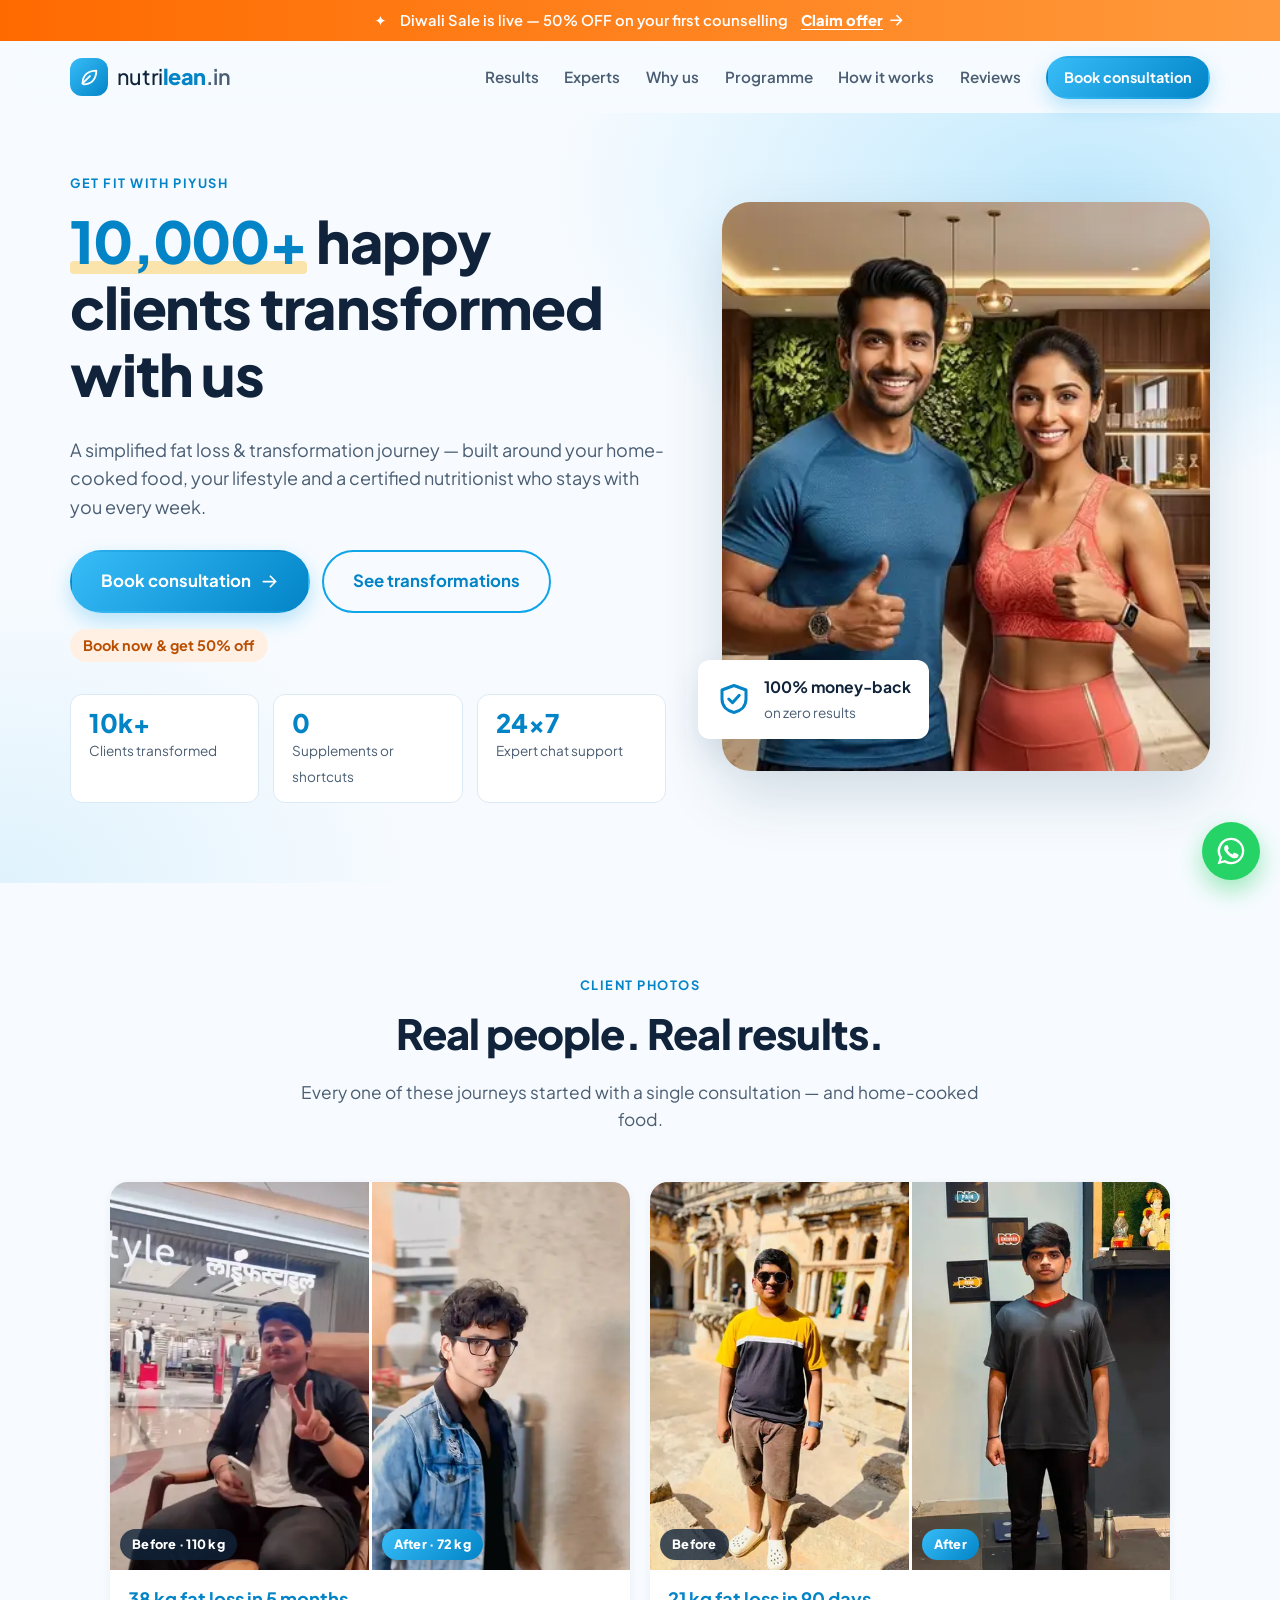
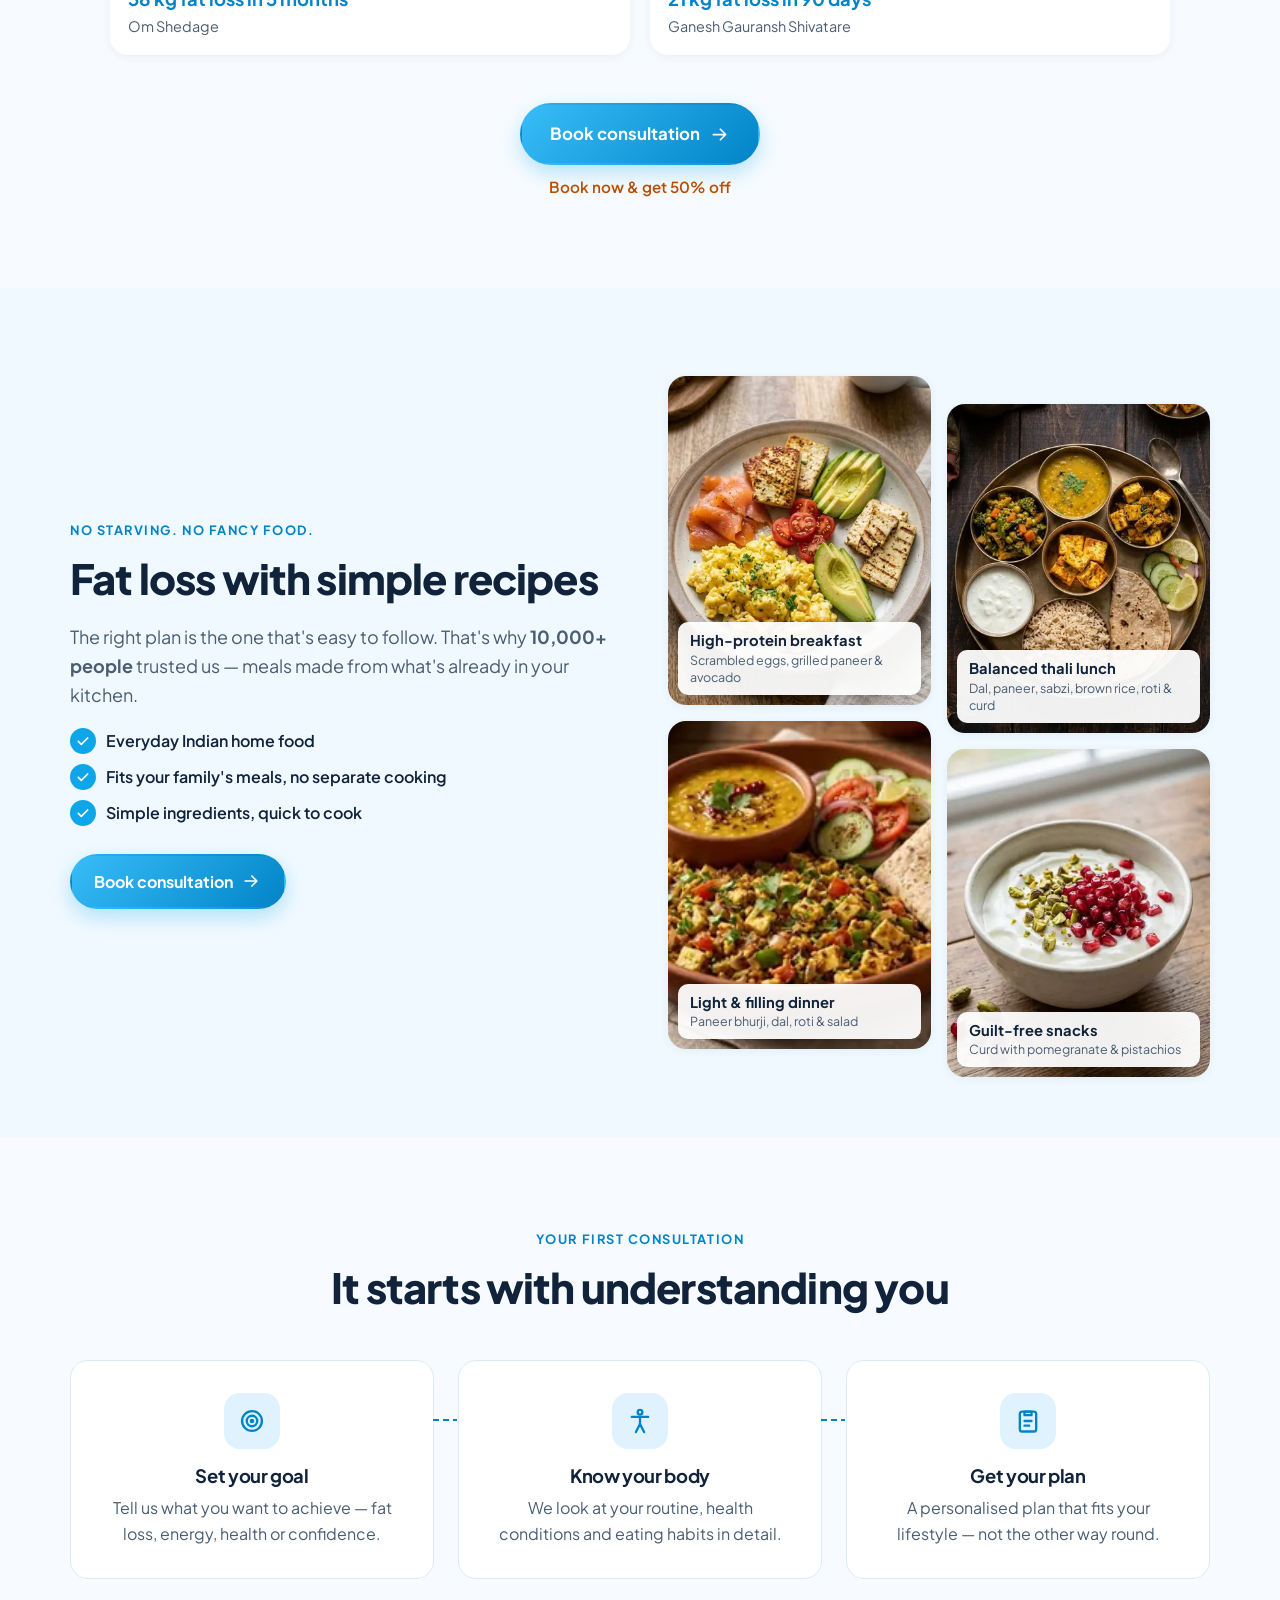
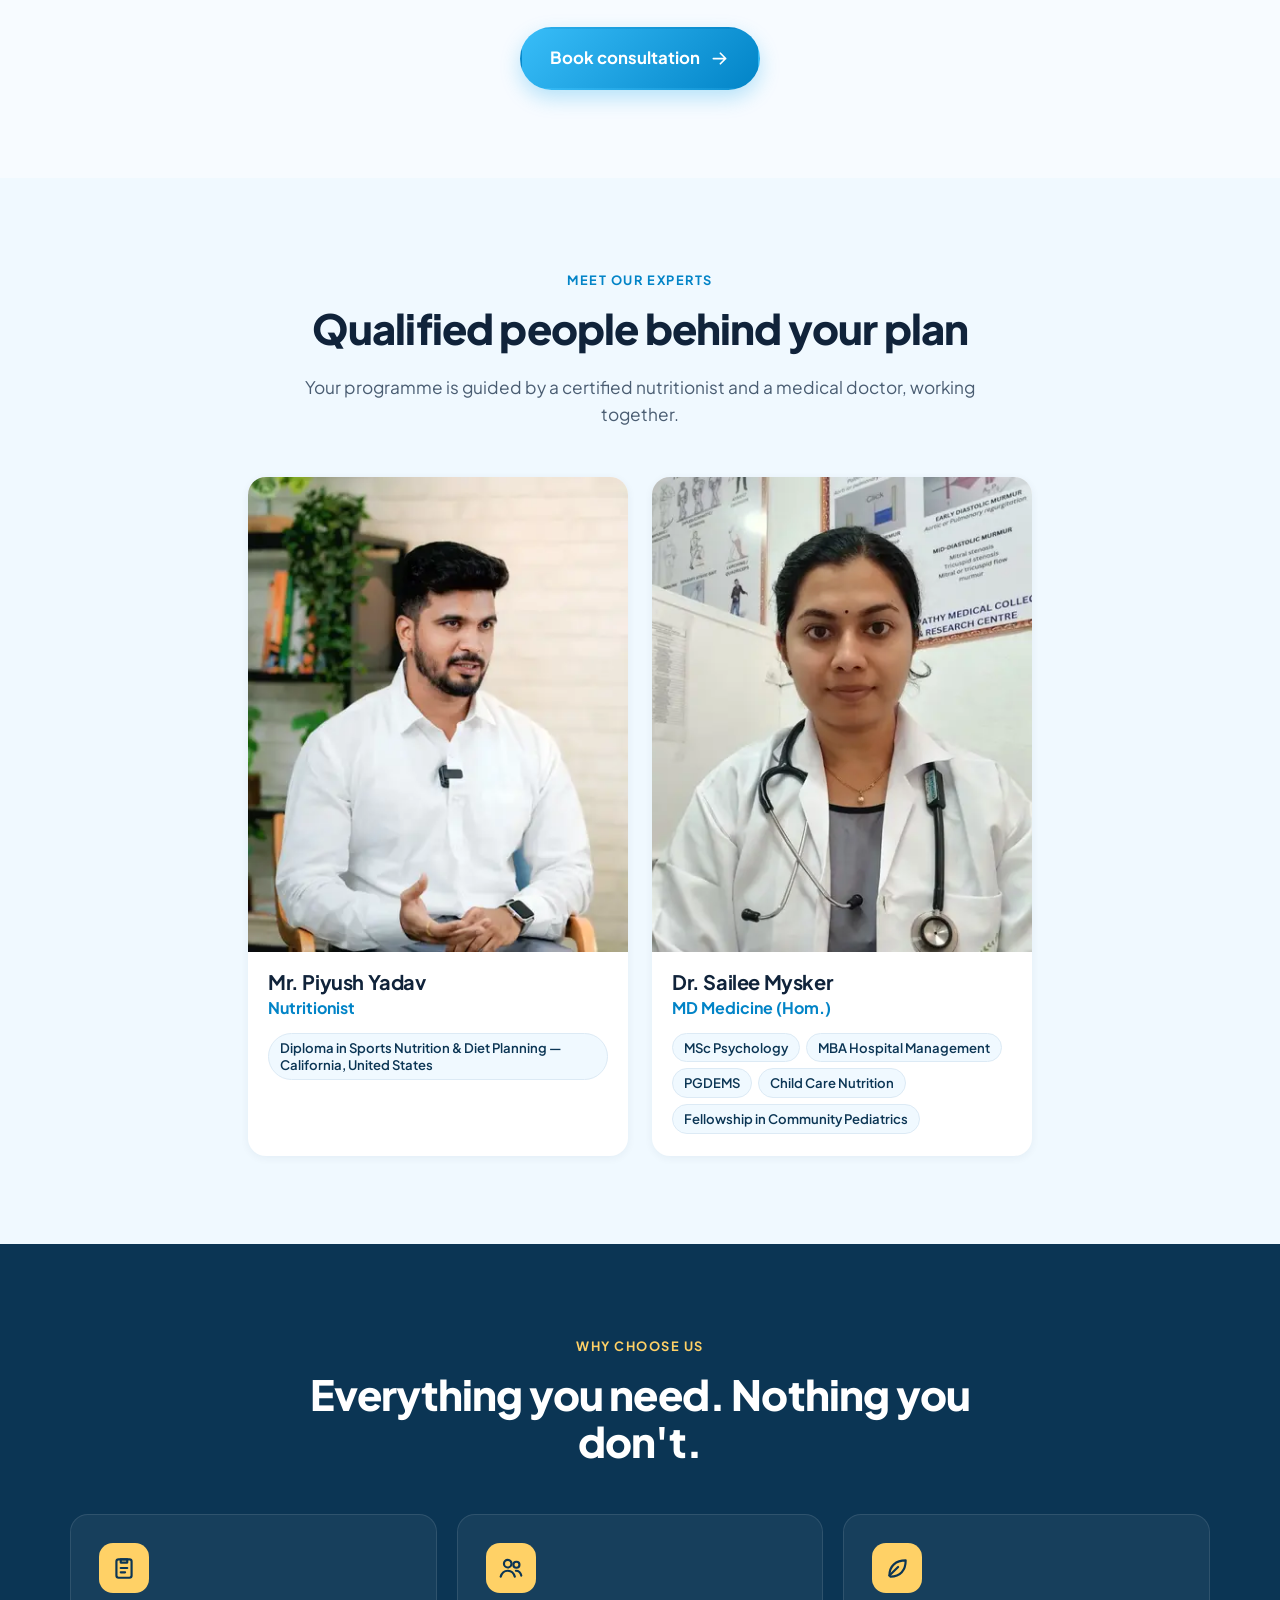
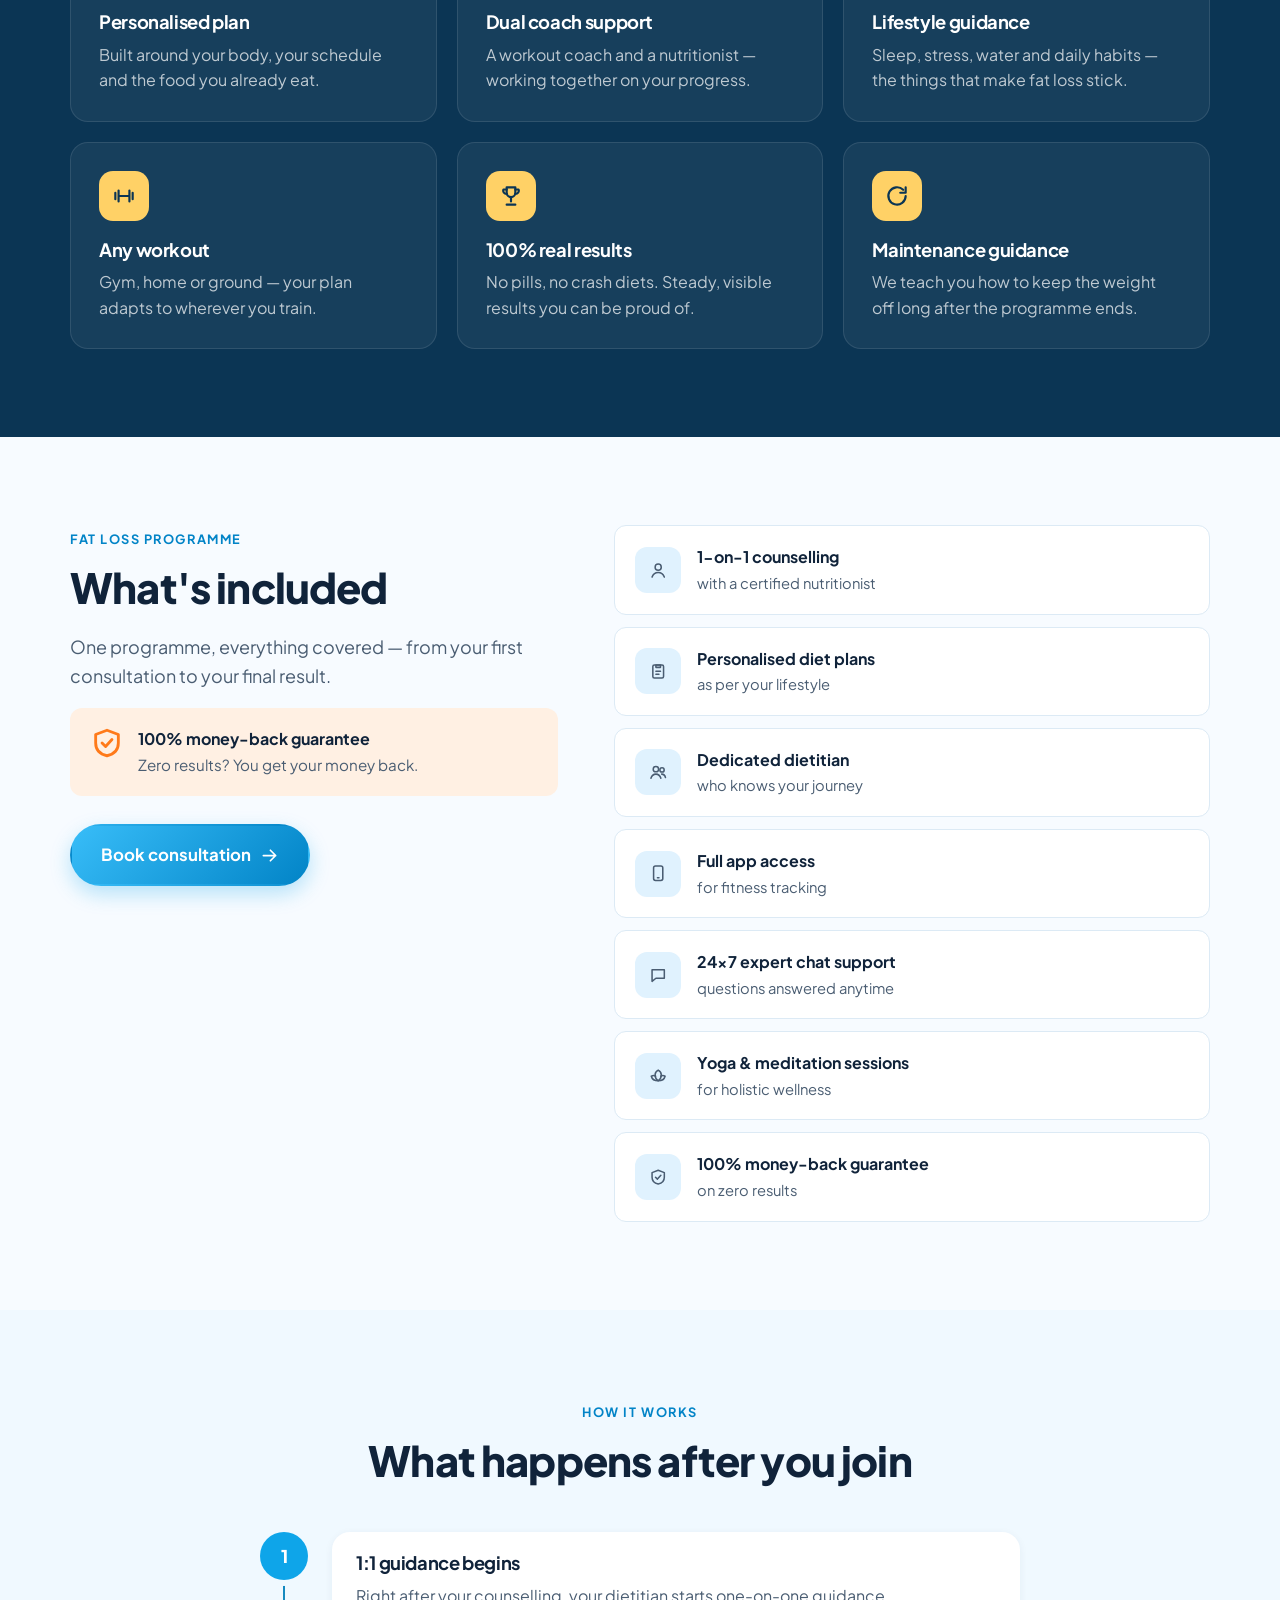
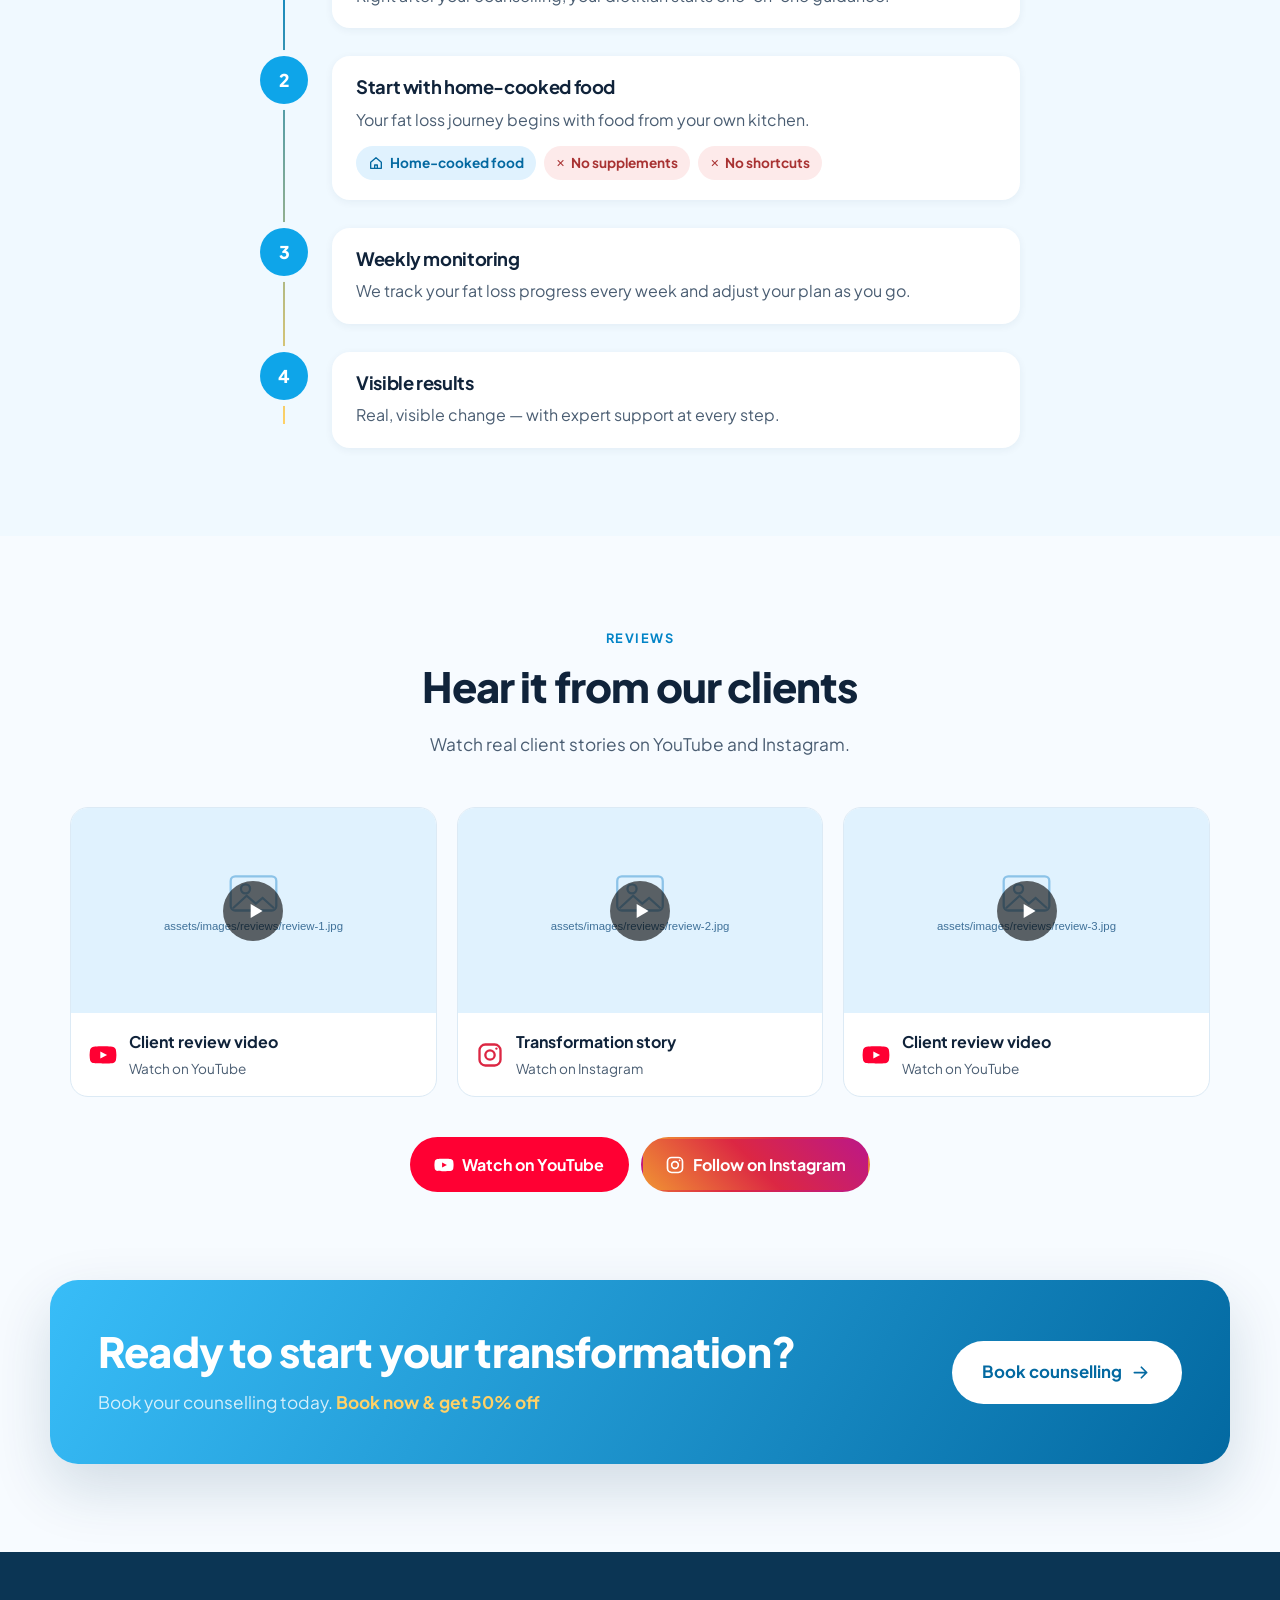
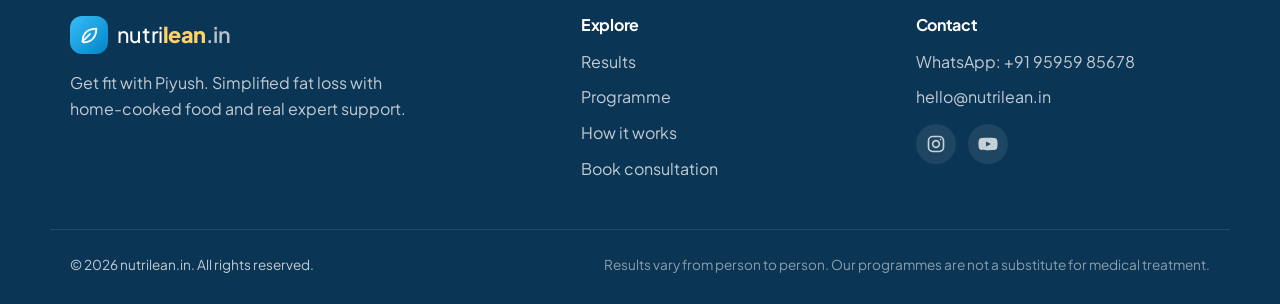
==== commit fa05467f: "Add Meet our experts section Co-Authored-By: Claude Opus 5.5 <noreply@anthropic.com>" ====
--- a/index.html
+++ b/index.html
@@ -60,6 +60,7 @@
       </a>
       <nav class="nav" id="site-nav" aria-label="Main">
         <a href="#results">Results</a>
+        <a href="#experts">Experts</a>
         <a href="#why-us">Why us</a>
         <a href="#programme">Programme</a>
         <a href="#journey">How it works</a>
@@ -182,6 +183,43 @@
       </div>
     </section>
 
+    <!-- Experts -->
+    <section class="section section--tint" id="experts">
+      <div class="container">
+        <div class="section__head reveal">
+          <p class="eyebrow">Meet our experts</p>
+          <h2>Qualified people behind your plan</h2>
+          <p>Your programme is guided by a certified nutritionist and a medical doctor, working together.</p>
+        </div>
+        <div class="expert-grid">
+          <article class="expert-card reveal">
+            <img src="assets/images/experts/piyush-yadav.webp" srcset="assets/images/experts/piyush-yadav-400.webp 400w, assets/images/experts/piyush-yadav.webp 682w" sizes="(max-width: 600px) 100vw, 380px" alt="Mr. Piyush Yadav, nutritionist" width="682" height="853" loading="lazy" decoding="async">
+            <div class="expert-card__body">
+              <h3>Mr. Piyush Yadav</h3>
+              <p class="expert-card__role">Nutritionist</p>
+              <ul class="expert-card__creds">
+                <li>Diploma in Sports Nutrition &amp; Diet Planning — California, United States</li>
+              </ul>
+            </div>
+          </article>
+          <article class="expert-card reveal">
+            <img src="assets/images/experts/sailee-mysker.webp" srcset="assets/images/experts/sailee-mysker-400.webp 400w, assets/images/experts/sailee-mysker.webp 800w" sizes="(max-width: 600px) 100vw, 380px" alt="Dr. Sailee Mysker" width="800" height="1000" loading="lazy" decoding="async">
+            <div class="expert-card__body">
+              <h3>Dr. Sailee Mysker</h3>
+              <p class="expert-card__role">MD Medicine (Hom.)</p>
+              <ul class="expert-card__creds">
+                <li>MSc Psychology</li>
+                <li>MBA Hospital Management</li>
+                <li>PGDEMS</li>
+                <li>Child Care Nutrition</li>
+                <li>Fellowship in Community Pediatrics</li>
+              </ul>
+            </div>
+          </article>
+        </div>
+      </div>
+    </section>
+
     <!-- Why choose us -->
     <section class="section section--dark" id="why-us">
       <div class="container">
--- a/css/styles.css
+++ b/css/styles.css
@@ -225,6 +225,25 @@
 .transform-card figcaption { padding: 14px 18px 16px; }
 .transform-card strong { display: block; font-size: 1.15rem; color: var(--blue-600); }
 .transform-card figcaption span { font-size: .9rem; color: var(--ink-2); }
+
+/* Experts */
+.expert-grid { display: grid; grid-template-columns: repeat(auto-fit, minmax(260px, 380px)); justify-content: center; gap: 24px; }
+.expert-card {
+  overflow: hidden;
+  background: var(--white); border-radius: var(--radius); box-shadow: var(--shadow-sm);
+  transition: transform .25s ease, box-shadow .25s ease;
+}
+.expert-card:hover { transform: translateY(-4px); box-shadow: var(--shadow); }
+.expert-card img { width: 100%; aspect-ratio: 4 / 5; object-fit: cover; }
+.expert-card__body { padding: 18px 20px 22px; }
+.expert-card h3 { margin: 0; font-size: 1.25rem; }
+.expert-card__role { margin: 2px 0 12px; font-weight: 700; color: var(--blue-600); }
+.expert-card__creds { list-style: none; padding: 0; margin: 0; display: flex; flex-wrap: wrap; gap: 6px; }
+.expert-card__creds li {
+  padding: 5px 11px; border-radius: 999px;
+  font-size: .82rem; font-weight: 600; line-height: 1.35;
+  background: var(--blue-50); color: var(--blue-900); border: 1px solid var(--line);
+}
 
 /* Split */
 .split { display: grid; grid-template-columns: 1fr 1fr; gap: 56px; align-items: center; }
@@ -619,7 +638,7 @@
   .hero__stats li { flex-basis: calc(50% - 7px); padding: 12px 14px; }
   .hero__stats li:last-child { flex-basis: 100%; }
   .feature-grid, .review-grid { grid-template-columns: 1fr; }
-  .transform-grid { grid-template-columns: 1fr; }
+  .transform-grid, .expert-grid { grid-template-columns: 1fr; }
   .transform-card figcaption { padding: 10px 12px 12px; font-size: .9rem; }
   .recipe-grid { gap: 12px; }
   .recipe-card:nth-child(even) { transform: translateY(16px); }
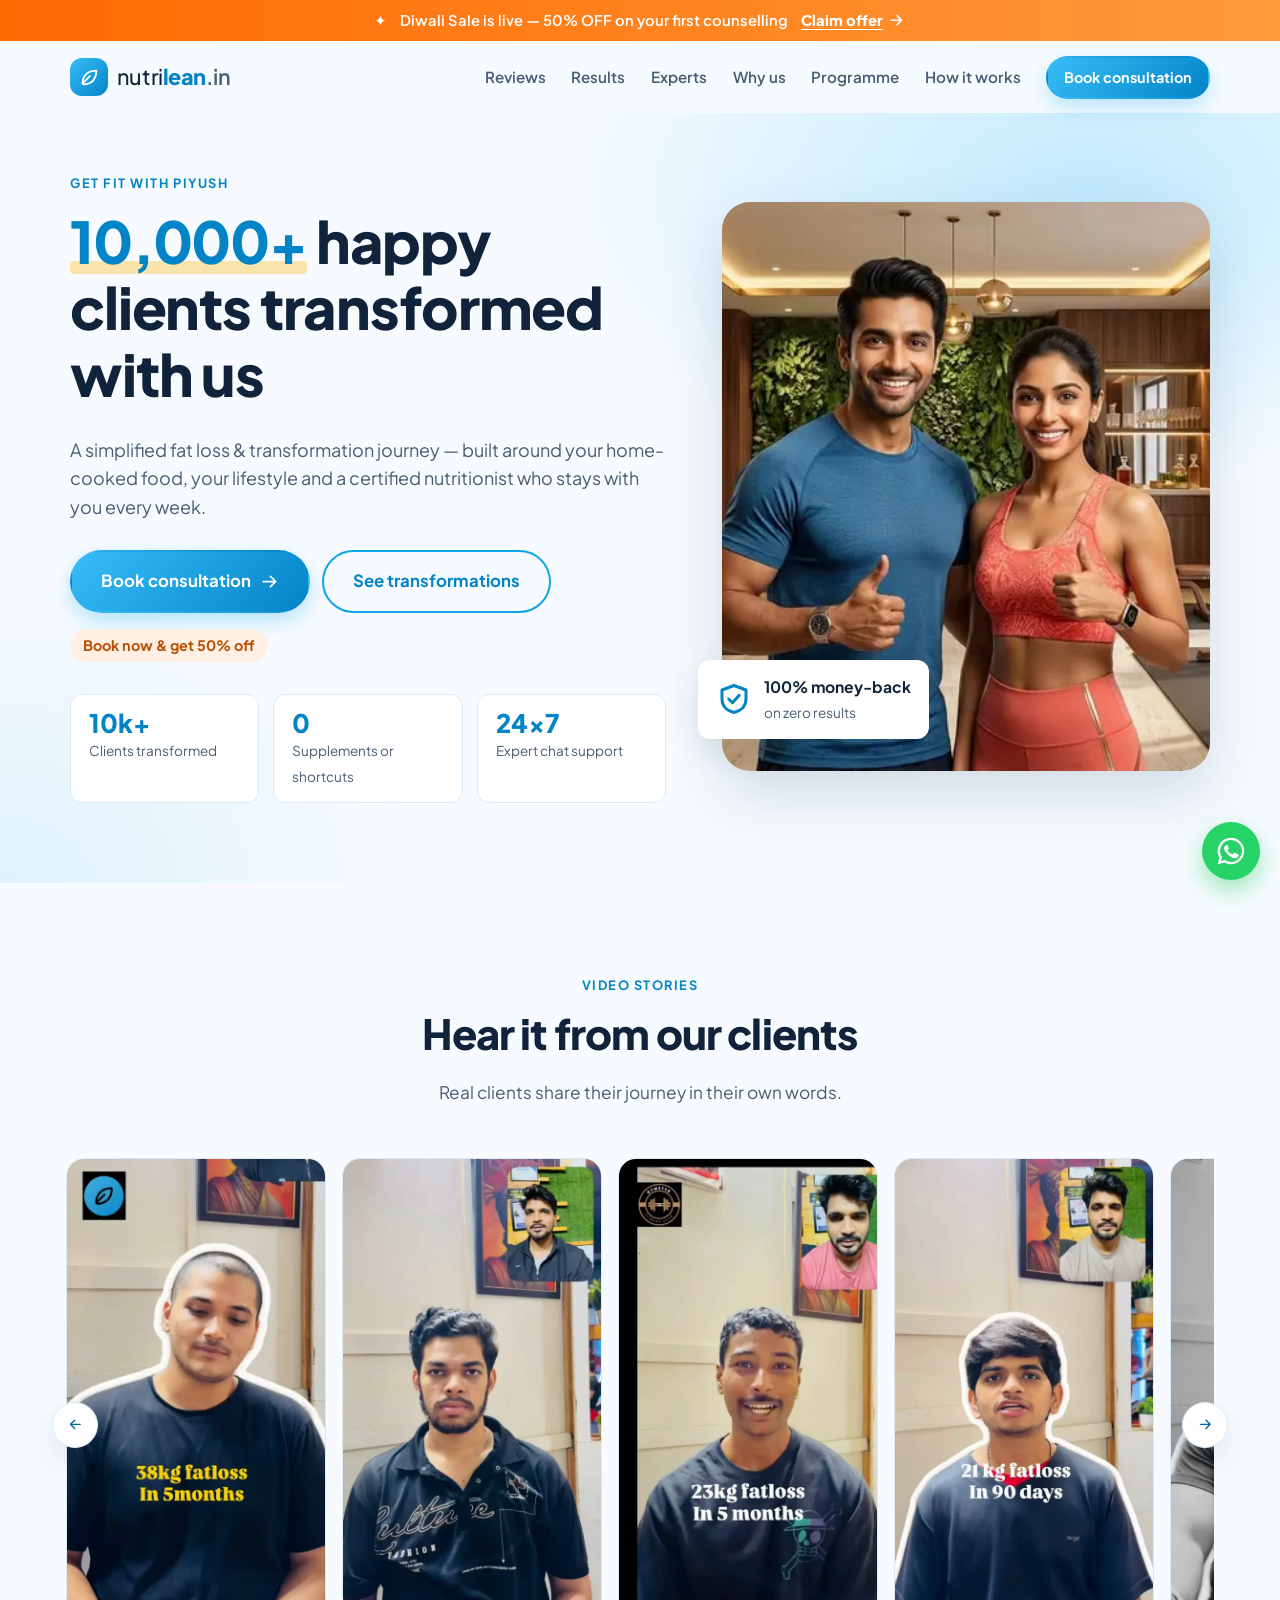
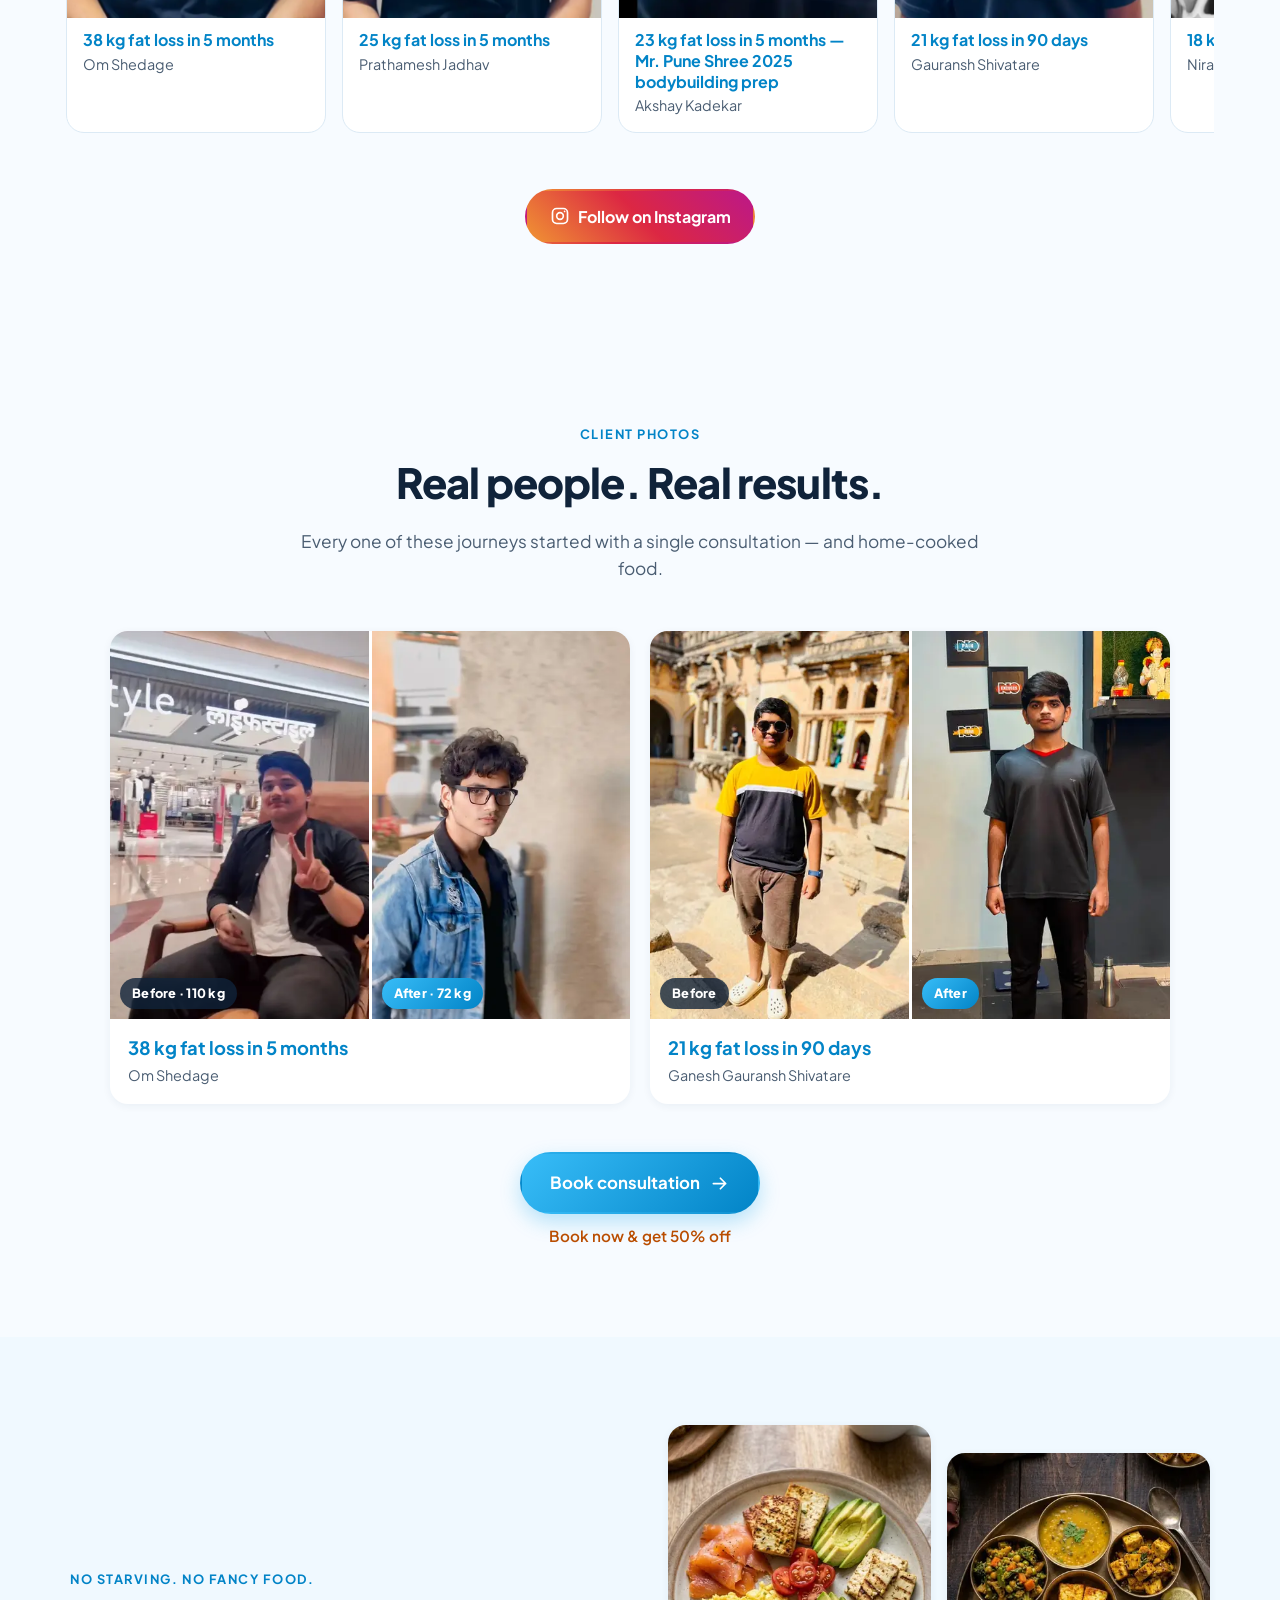
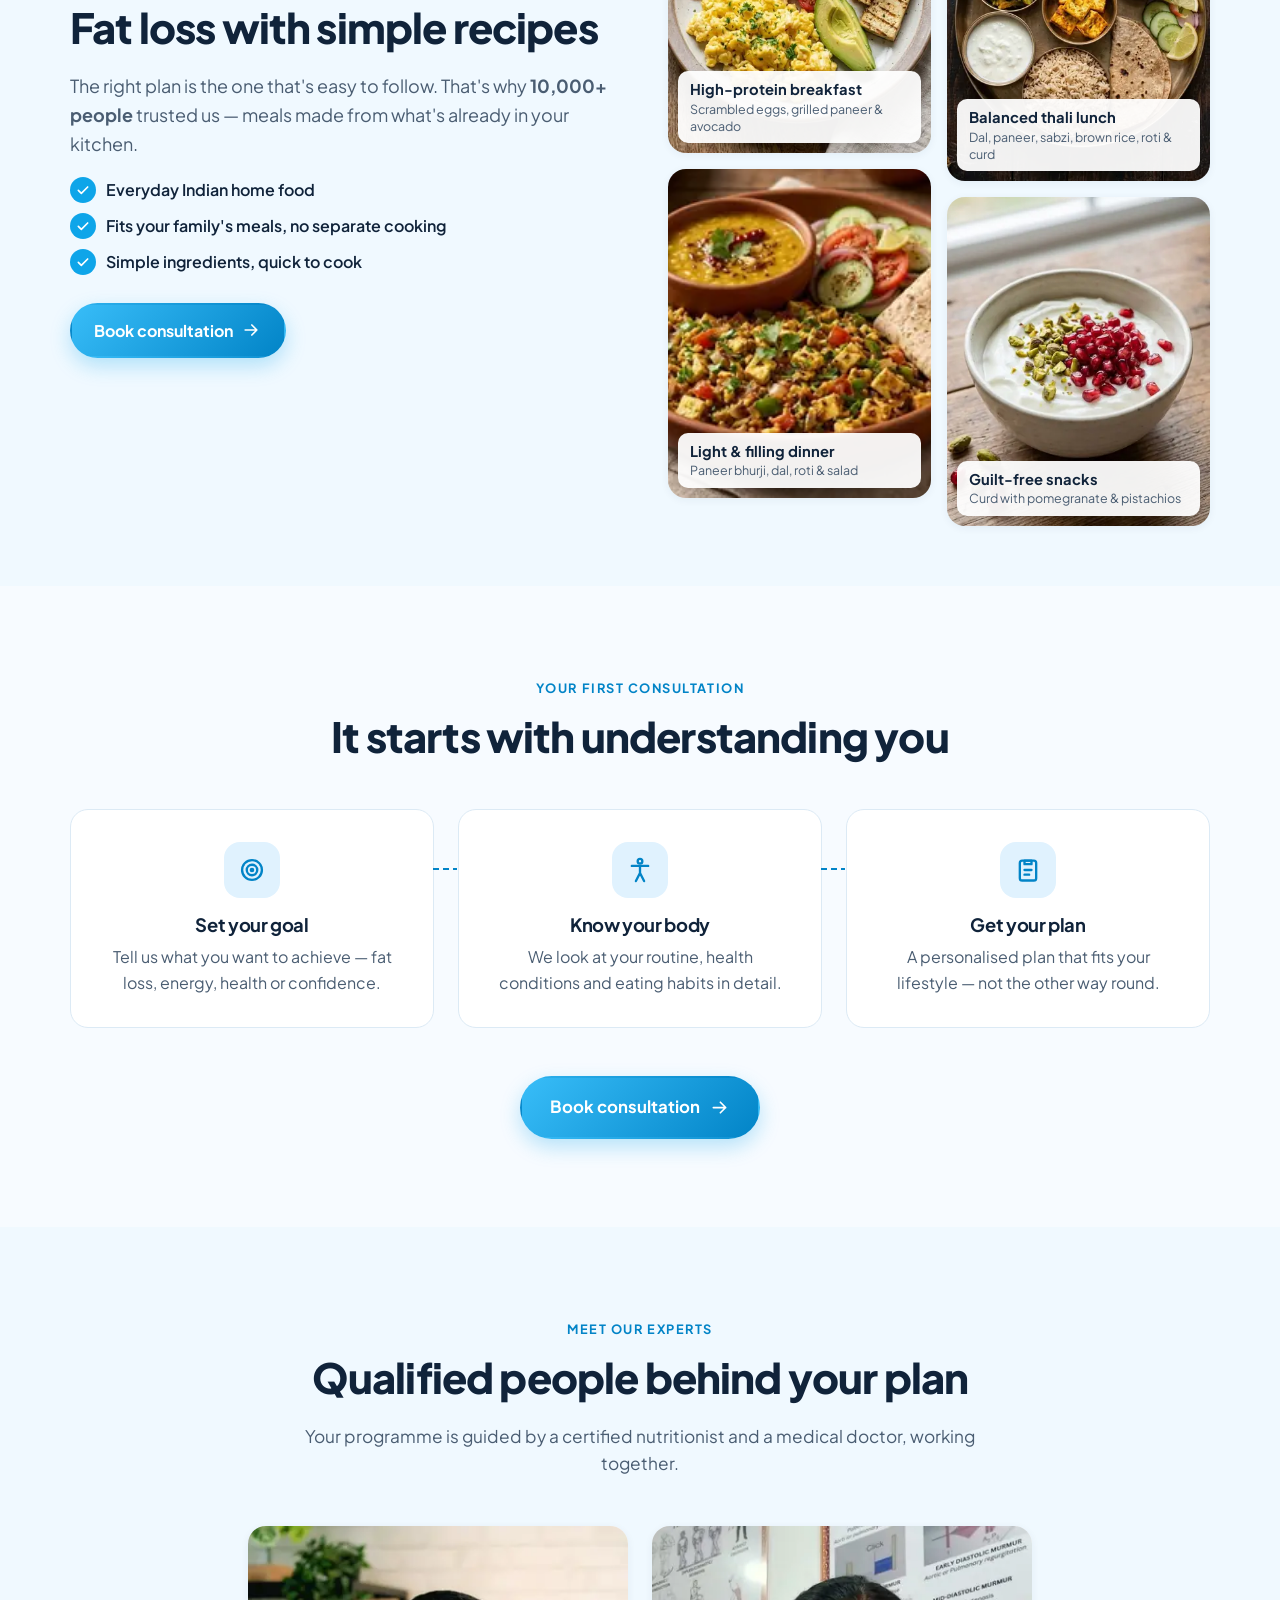
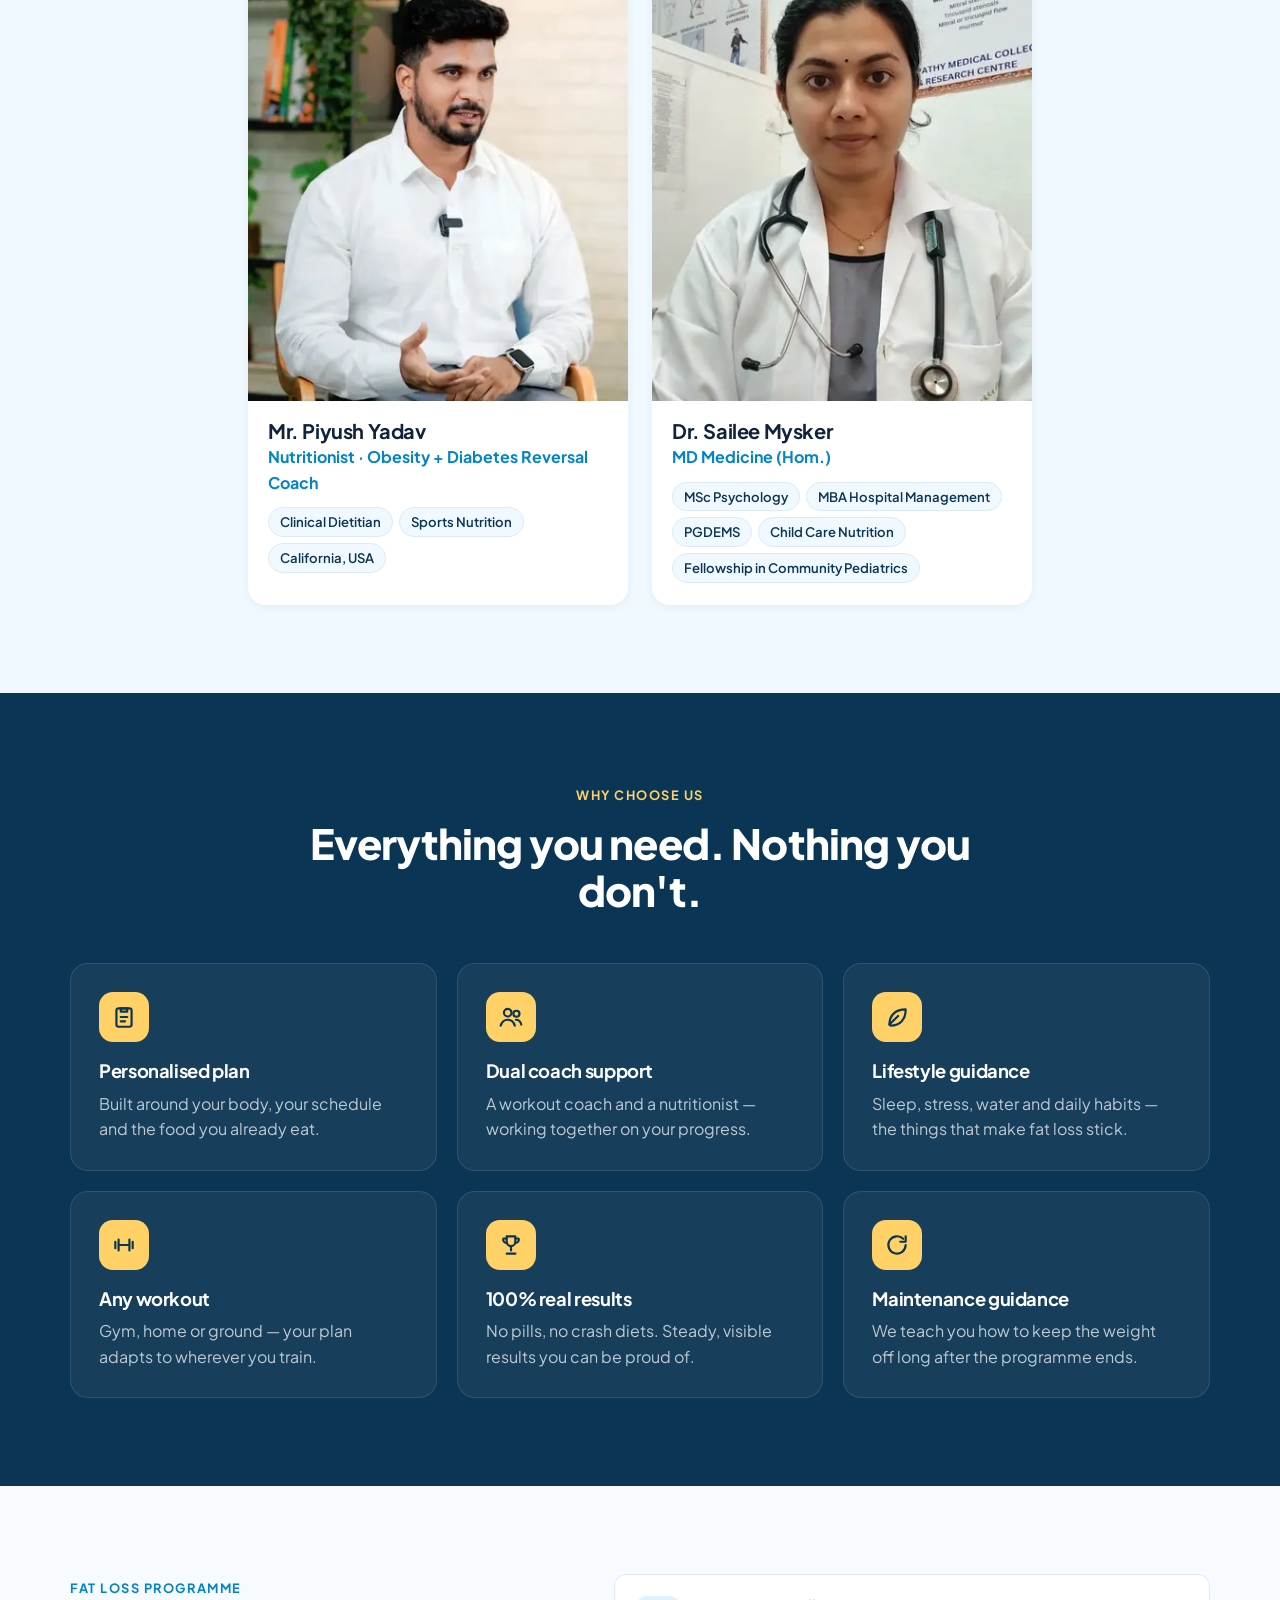
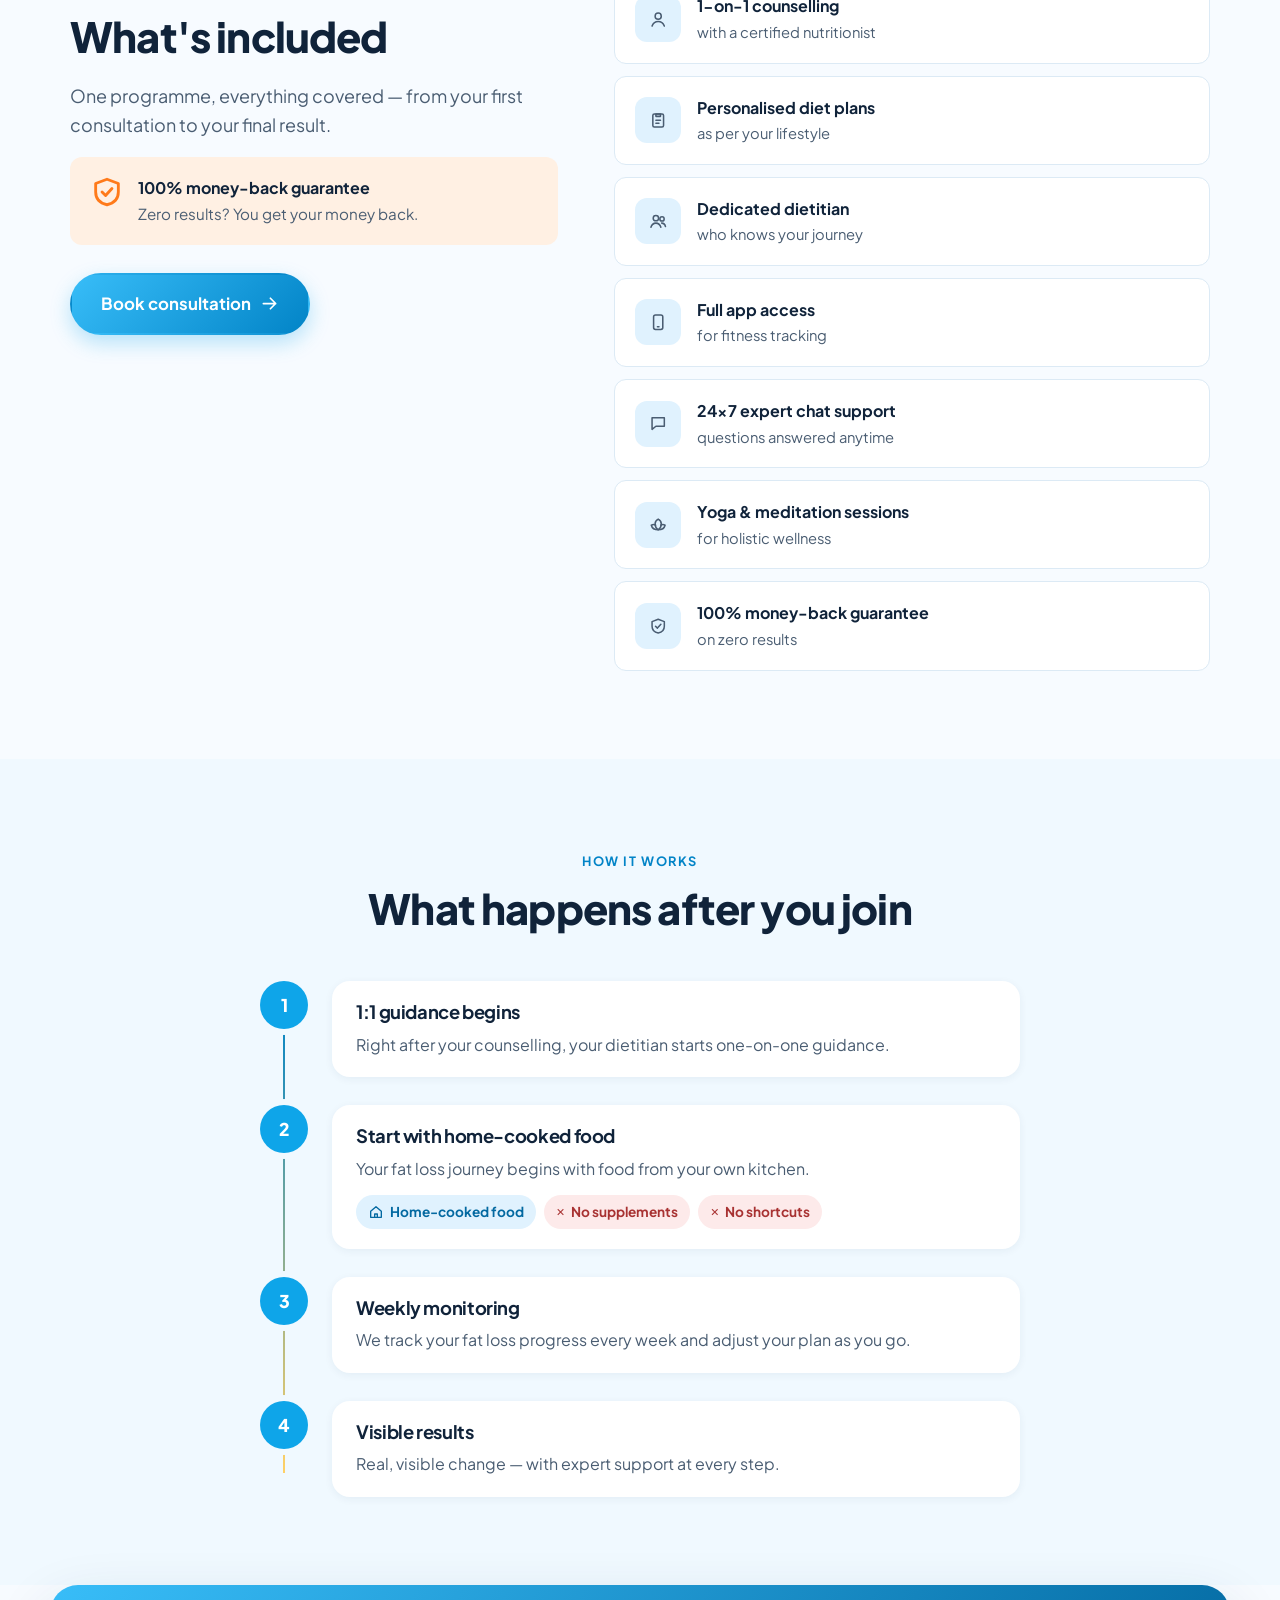
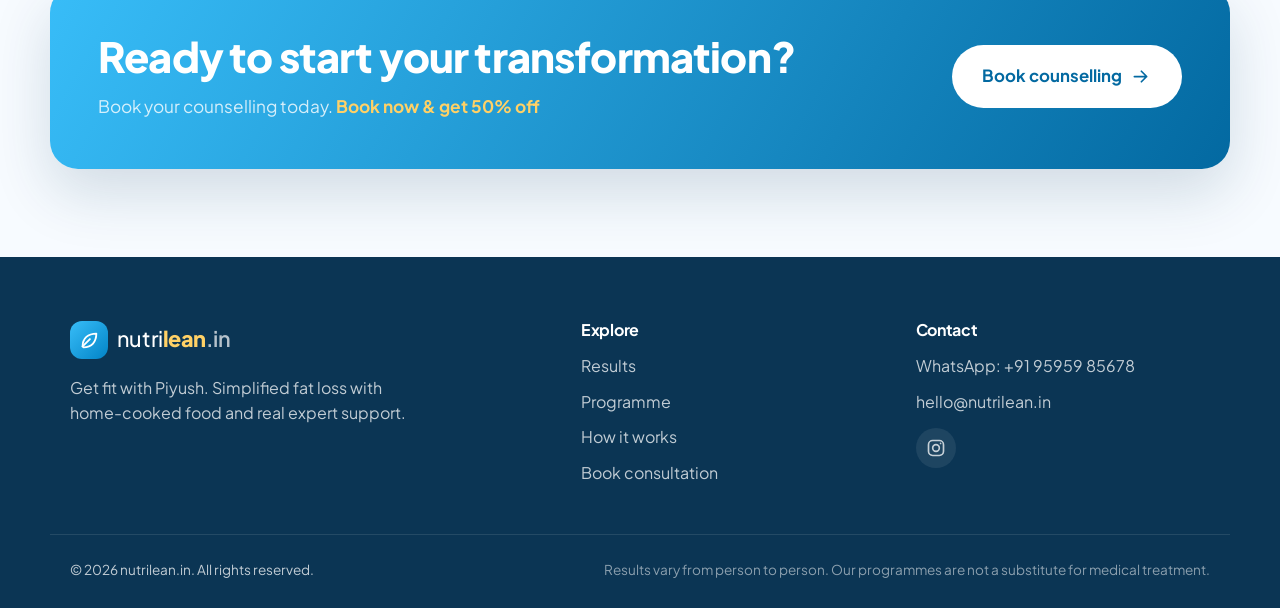
==== commit 7db36006: "Add client video stories, consultation slot picker and Instagram link - Video stories section (11 cl" ====
--- a/index.html
+++ b/index.html
@@ -59,12 +59,12 @@
         <span class="logo__text">nutri<strong>lean</strong><span class="logo__tld">.in</span></span>
       </a>
       <nav class="nav" id="site-nav" aria-label="Main">
+        <a href="#reviews">Reviews</a>
         <a href="#results">Results</a>
         <a href="#experts">Experts</a>
         <a href="#why-us">Why us</a>
         <a href="#programme">Programme</a>
         <a href="#journey">How it works</a>
-        <a href="#reviews">Reviews</a>
         <a href="book.html" class="btn btn--primary btn--sm nav__cta">Book consultation</a>
       </nav>
       <button class="nav-toggle" aria-label="Open menu" aria-expanded="false" aria-controls="site-nav">
@@ -102,6 +102,26 @@
       </div>
     </section>
 
+    <!-- Reviews -->
+    <section class="section" id="reviews">
+      <div class="container">
+        <div class="section__head reveal">
+          <p class="eyebrow">Video stories</p>
+          <h2>Hear it from our clients</h2>
+          <p>Real clients share their journey in their own words.</p>
+        </div>
+        <div class="video-rail">
+          <button class="video-rail__btn video-rail__btn--prev" type="button" aria-label="Previous videos" data-video-prev><svg class="icon"><use href="#i-arrow"/></svg></button>
+          <div class="video-track" data-videos></div>
+          <button class="video-rail__btn video-rail__btn--next" type="button" aria-label="More videos" data-video-next><svg class="icon"><use href="#i-arrow"/></svg></button>
+        </div>
+        <div class="social-row reveal">
+          <a class="btn btn--youtube" data-social="youtube" target="_blank" rel="noopener"><svg class="icon"><use href="#i-youtube"/></svg>Watch on YouTube</a>
+          <a class="btn btn--instagram" data-social="instagram" target="_blank" rel="noopener"><svg class="icon"><use href="#i-instagram"/></svg>Follow on Instagram</a>
+        </div>
+      </div>
+    </section>
+
     <!-- Transformations -->
     <section class="section" id="results">
       <div class="container">
@@ -196,9 +216,11 @@
             <img src="assets/images/experts/piyush-yadav.webp" srcset="assets/images/experts/piyush-yadav-400.webp 400w, assets/images/experts/piyush-yadav.webp 682w" sizes="(max-width: 600px) 100vw, 380px" alt="Mr. Piyush Yadav, nutritionist" width="682" height="853" loading="lazy" decoding="async">
             <div class="expert-card__body">
               <h3>Mr. Piyush Yadav</h3>
-              <p class="expert-card__role">Nutritionist</p>
+              <p class="expert-card__role">Nutritionist · Obesity + Diabetes Reversal Coach</p>
               <ul class="expert-card__creds">
-                <li>Diploma in Sports Nutrition &amp; Diet Planning — California, United States</li>
+                <li>Clinical Dietitian</li>
+                <li>Sports Nutrition</li>
+                <li>California, USA</li>
               </ul>
             </div>
           </article>
@@ -335,22 +357,6 @@
       </div>
     </section>
 
-    <!-- Reviews -->
-    <section class="section" id="reviews">
-      <div class="container">
-        <div class="section__head reveal">
-          <p class="eyebrow">Reviews</p>
-          <h2>Hear it from our clients</h2>
-          <p>Watch real client stories on YouTube and Instagram.</p>
-        </div>
-        <div class="review-grid" data-reviews></div>
-        <div class="social-row reveal">
-          <a class="btn btn--youtube" data-social="youtube" target="_blank" rel="noopener"><svg class="icon"><use href="#i-youtube"/></svg>Watch on YouTube</a>
-          <a class="btn btn--instagram" data-social="instagram" target="_blank" rel="noopener"><svg class="icon"><use href="#i-instagram"/></svg>Follow on Instagram</a>
-        </div>
-      </div>
-    </section>
-
     <!-- Final CTA -->
     <section class="cta-band">
       <div class="container cta-band__inner reveal">
--- a/css/styles.css
+++ b/css/styles.css
@@ -362,31 +362,31 @@
 .tag--no { background: #fdeaea; color: #a83232; }
 .tag--no::before { content: "✕"; font-size: .8em; }
 
-/* Reviews */
-.review-grid { display: grid; grid-template-columns: repeat(3, 1fr); gap: 20px; }
-.review-card {
-  display: block; overflow: hidden; text-decoration: none;
+/* Client video stories */
+.video-rail { position: relative; }
+.video-track {
+  display: flex; gap: 16px; overflow-x: auto; scroll-snap-type: x mandatory;
+  padding: 4px 4px 16px; margin: 0 -4px; scrollbar-width: thin;
+}
+.video-card {
+  flex: 0 0 260px; margin: 0; scroll-snap-align: start; overflow: hidden;
   background: var(--white); border: 1px solid var(--line); border-radius: var(--radius);
-  transition: transform .25s, box-shadow .25s;
-}
-.review-card:hover { transform: translateY(-4px); box-shadow: var(--shadow); }
-.review-card__media { position: relative; display: block; }
-.review-card__media img { width: 100%; aspect-ratio: 16 / 9; object-fit: cover; }
-.review-card__play {
-  position: absolute; inset: 0; margin: auto;
-  display: grid; place-items: center;
-  width: 60px; height: 60px; border-radius: 50%;
-  background: rgba(0, 0, 0, .6); color: var(--white);
-  transition: transform .2s, background .2s;
-}
-.review-card:hover .review-card__play { transform: scale(1.1); background: var(--blue-700); }
-.review-card__play .icon { width: 26px; height: 26px; margin-left: 3px; }
-.review-card__body { display: flex; align-items: center; gap: 12px; padding: 16px 18px; }
-.review-card__body > .icon { width: 28px; height: 28px; }
-.review-card--youtube .review-card__body > .icon { color: #ff0033; }
-.review-card--instagram .review-card__body > .icon { color: #dc2743; }
-.review-card__body strong { display: block; }
-.review-card__body small { color: var(--ink-2); font-size: .85rem; }
+}
+.video-card__media { position: relative; background: var(--blue-900); }
+.video-card video { display: block; width: 100%; height: auto; aspect-ratio: 9 / 16; object-fit: cover; cursor: pointer; }
+.video-card figcaption { padding: 12px 16px 14px; }
+.video-card figcaption strong { display: block; color: var(--blue-600); line-height: 1.3; }
+.video-card figcaption span { font-size: .9rem; color: var(--ink-2); }
+.video-rail__btn {
+  position: absolute; top: calc(50% - 50px); z-index: 1;
+  display: grid; place-items: center; width: 46px; height: 46px;
+  border: 1px solid var(--line); border-radius: 50%; cursor: pointer;
+  background: var(--white); color: var(--blue-800); box-shadow: var(--shadow);
+}
+.video-rail__btn:hover { background: var(--blue-50); }
+.video-rail__btn--prev { left: -18px; }
+.video-rail__btn--prev .icon { transform: rotate(180deg); }
+.video-rail__btn--next { right: -18px; }
 .social-row { display: flex; flex-wrap: wrap; justify-content: center; gap: 12px; margin-top: 40px; }
 
 /* CTA band */
@@ -454,11 +454,12 @@
     radial-gradient(800px 400px at 100% 0%, rgba(56, 189, 248, .25), transparent 60%),
     var(--cream);
 }
-.book__inner { display: grid; grid-template-columns: .8fr 1.2fr; gap: 48px; align-items: start; }
+.book__inner { display: grid; grid-template-columns: minmax(0, .8fr) minmax(0, 1.2fr); gap: 48px; align-items: start; }
 .book__aside { position: sticky; top: calc(var(--header-h) + 24px); }
 .book__aside .checklist { margin-top: 24px; }
 
 .form-card {
+  min-width: 0;
   padding: 36px;
   background: var(--white); border-radius: 24px; box-shadow: var(--shadow);
 }
@@ -529,6 +530,40 @@
 .other-field { margin-top: 10px; }
 .other-field[hidden] { display: none; }
 
+/* Consultation slots */
+.slot-days { display: flex; gap: 8px; overflow-x: auto; padding: 2px 2px 8px; margin: 0 -2px 14px; scrollbar-width: thin; }
+.slot-day, .slot-time { position: relative; cursor: pointer; }
+.slot-day input, .slot-time input { position: absolute; opacity: 0; pointer-events: none; }
+.slot-day span {
+  display: flex; flex-direction: column; align-items: center; gap: 1px;
+  min-width: 68px; padding: 10px 8px;
+  border: 1.5px solid var(--line); border-radius: var(--radius-sm); background: var(--white);
+  transition: border-color .15s, background .15s;
+}
+.slot-day small { font-size: .74rem; font-weight: 600; color: var(--ink-2); text-transform: uppercase; letter-spacing: .04em; }
+.slot-day strong { font-size: 1.35rem; line-height: 1.1; }
+.slot-day em { margin-top: 4px; font-style: normal; font-size: .7rem; font-weight: 700; color: #15803d; }
+.slot-times { display: grid; grid-template-columns: repeat(3, 1fr); gap: 8px; }
+.slot-time span {
+  display: flex; flex-direction: column; align-items: center; justify-content: center;
+  min-height: 52px; padding: 8px 6px;
+  border: 1.5px solid var(--line); border-radius: var(--radius-sm); background: var(--white);
+  font-weight: 700; transition: border-color .15s, background .15s;
+}
+.slot-time small { font-size: .7rem; font-weight: 700; text-transform: uppercase; letter-spacing: .04em; }
+.slot-day:hover span, .slot-time:hover span { border-color: var(--blue-600); }
+.slot-day input:checked + span, .slot-time input:checked + span {
+  border-color: var(--blue-700); background: linear-gradient(135deg, #38bdf8, #0284c7); color: var(--white);
+}
+.slot-day input:checked + span small, .slot-day input:checked + span em { color: var(--white); }
+.slot-day input:focus-visible + span, .slot-time input:focus-visible + span { box-shadow: 0 0 0 4px rgba(14, 165, 233, .2); }
+.slot-day input:disabled + span, .slot-time input:disabled + span {
+  cursor: not-allowed; border-style: dashed; background: #f1f5f9; color: #94a3b8; text-decoration: line-through;
+}
+.slot-time input:disabled + span small, .slot-day input:disabled + span em { text-decoration: none; color: #b45309; }
+.slot-day:has(input:disabled), .slot-time:has(input:disabled) { cursor: not-allowed; }
+.slot-day:has(input:disabled):hover span, .slot-time:has(input:disabled):hover span { border-color: var(--line); }
+
 .step__error { color: var(--red); font-weight: 600; font-size: .9rem; margin: 12px 0 0; min-height: 1.2em; }
 
 .form-nav { display: flex; justify-content: space-between; gap: 12px; margin-top: 28px; }
@@ -607,7 +642,7 @@
   .hero__media { max-width: 520px; margin: 0 auto; width: 100%; }
   .hero__badge { left: 12px; }
   .programme__copy, .book__aside { position: static; }
-  .feature-grid, .review-grid { grid-template-columns: repeat(2, 1fr); }
+  .feature-grid { grid-template-columns: repeat(2, 1fr); }
 }
 
 @media (max-width: 860px) {
@@ -637,7 +672,9 @@
   .hero__actions .btn { flex: 1 1 100%; }
   .hero__stats li { flex-basis: calc(50% - 7px); padding: 12px 14px; }
   .hero__stats li:last-child { flex-basis: 100%; }
-  .feature-grid, .review-grid { grid-template-columns: 1fr; }
+  .feature-grid { grid-template-columns: 1fr; }
+  .video-card { flex-basis: 72%; }
+  .video-rail__btn { display: none; }
   .transform-grid, .expert-grid { grid-template-columns: 1fr; }
   .transform-card figcaption { padding: 10px 12px 12px; font-size: .9rem; }
   .recipe-grid { gap: 12px; }
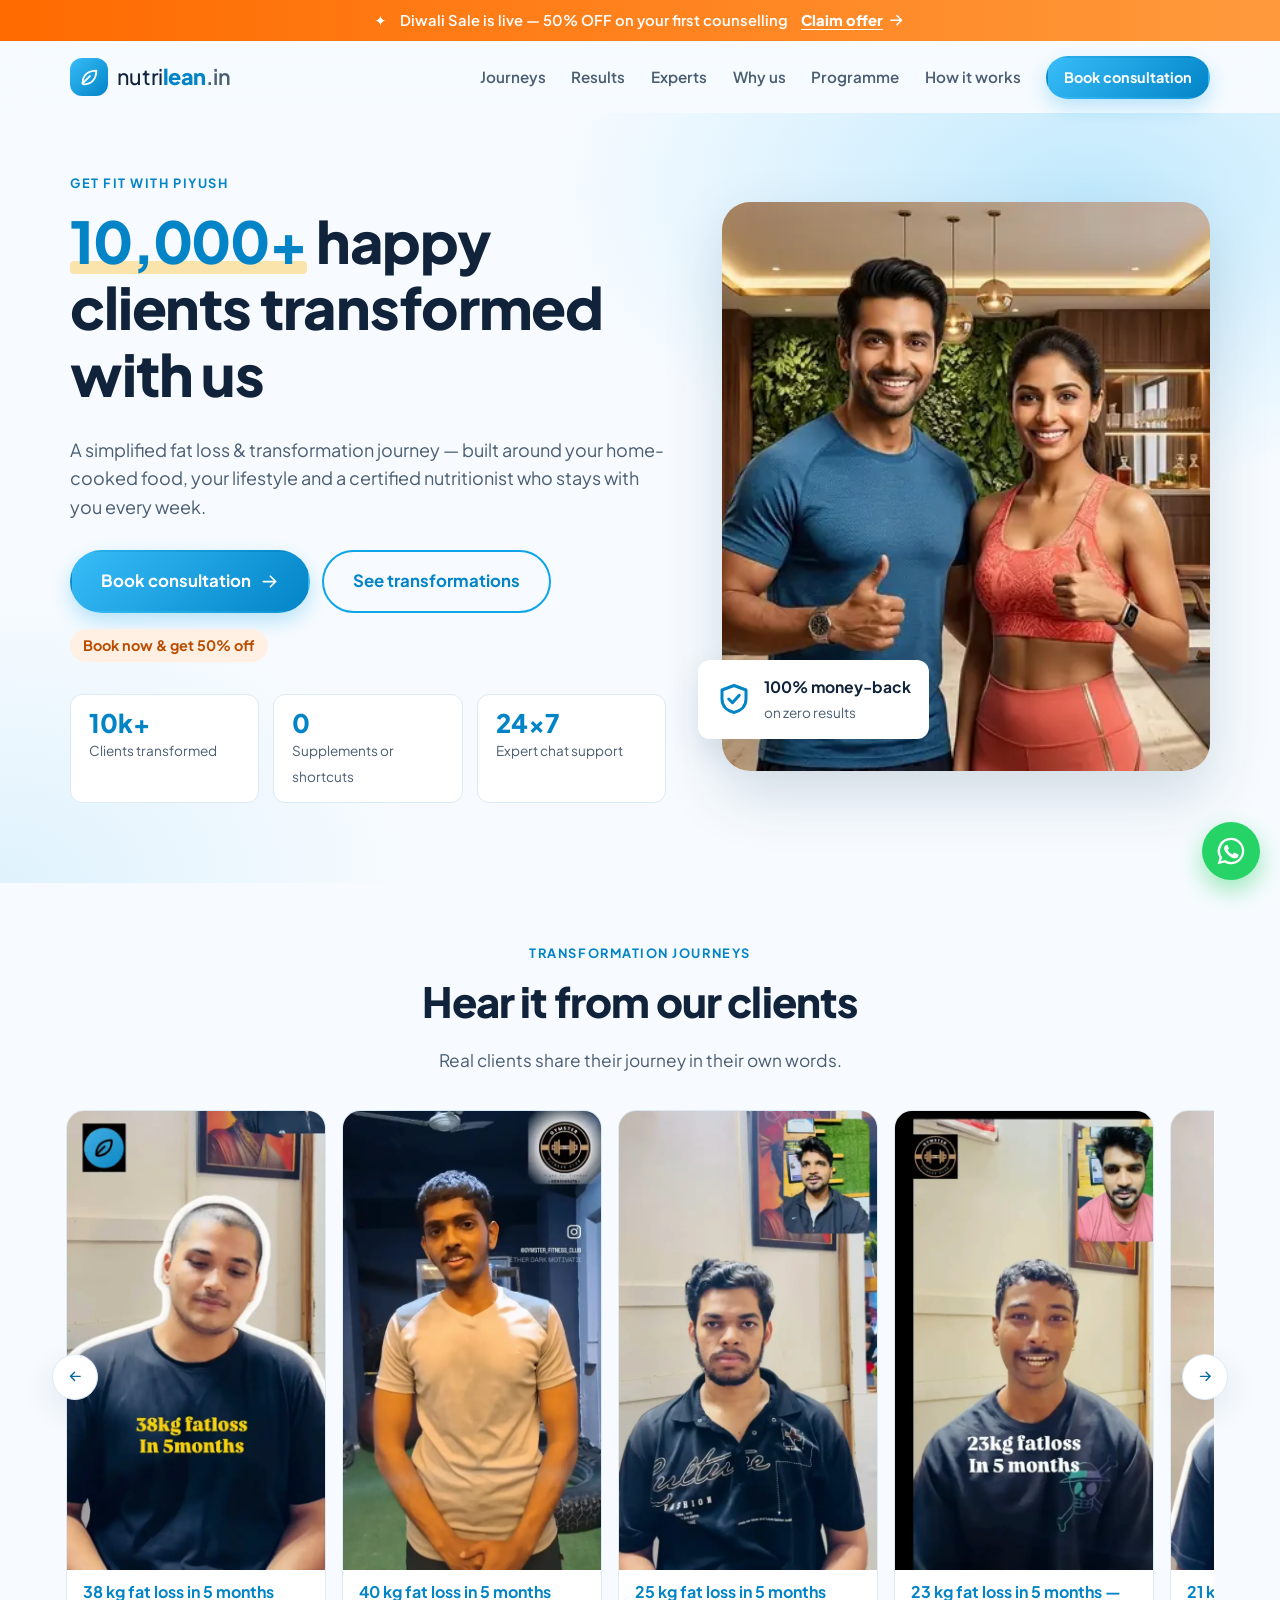
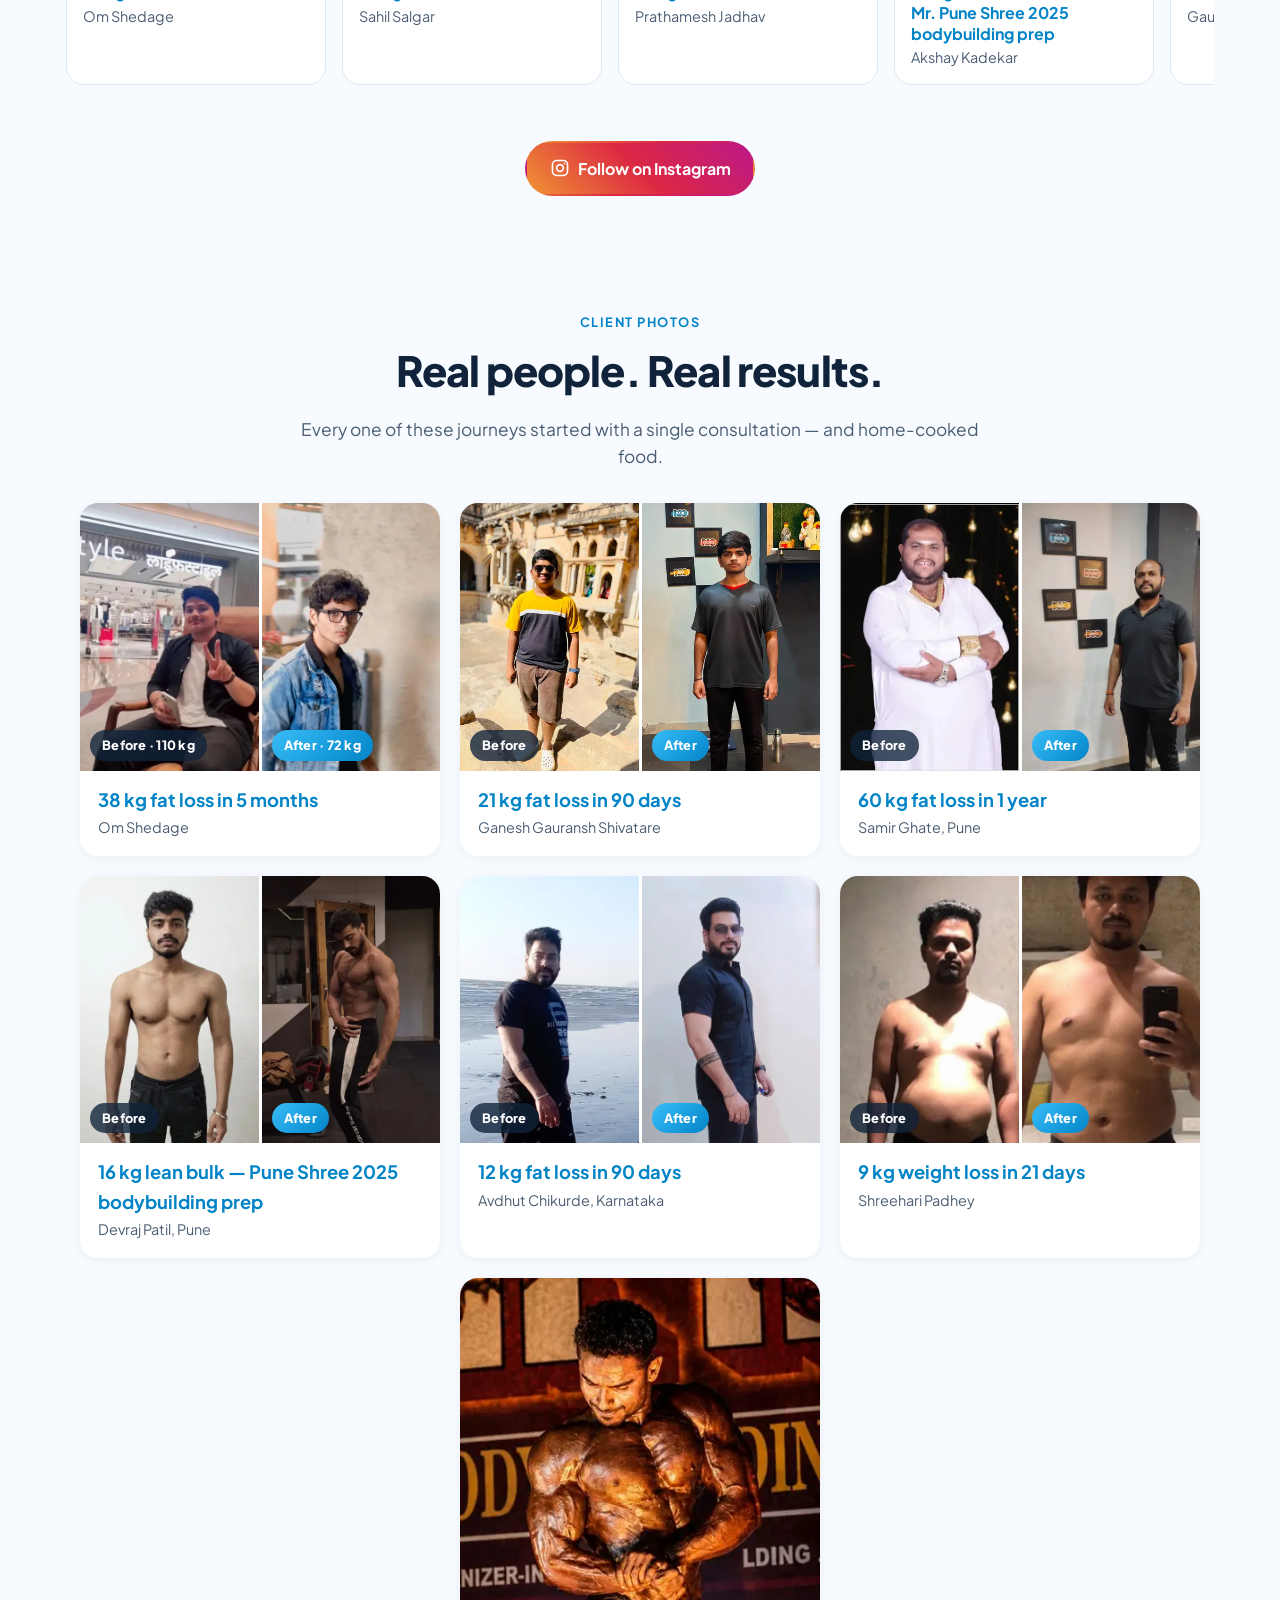
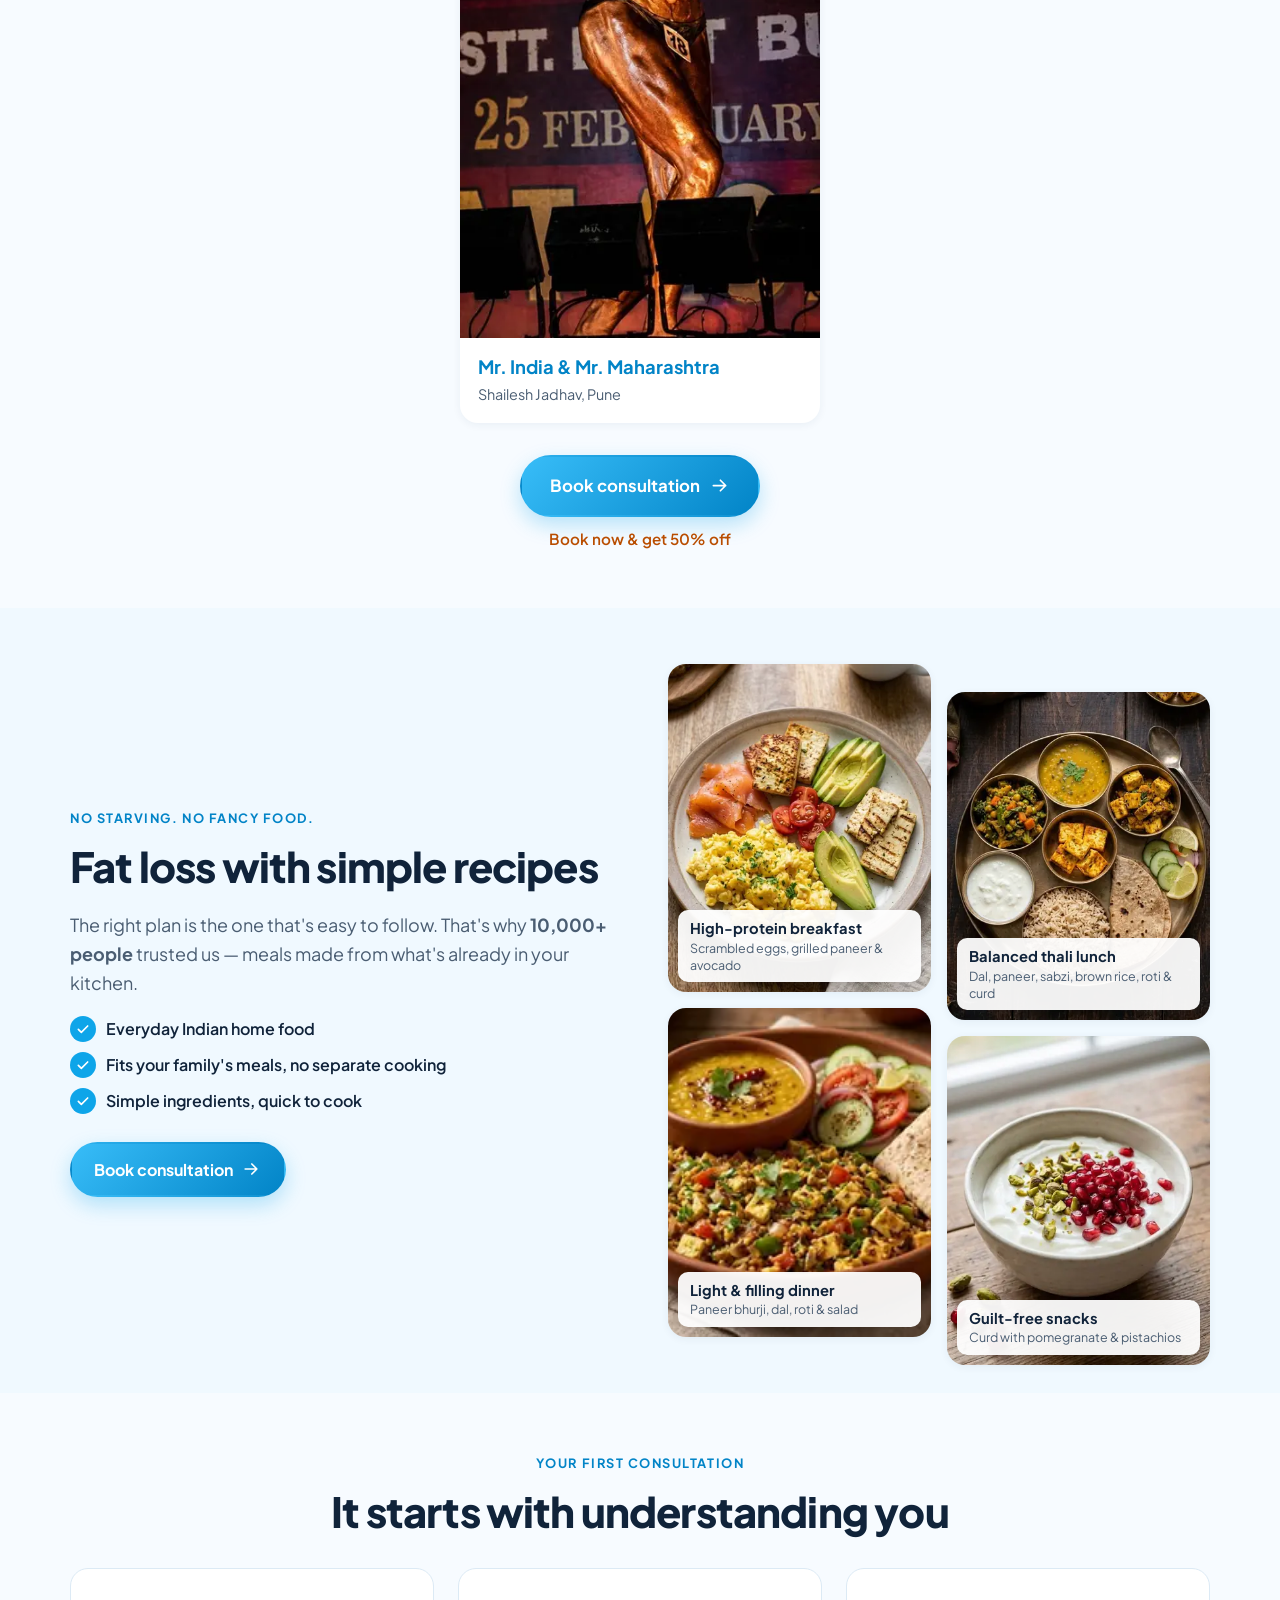
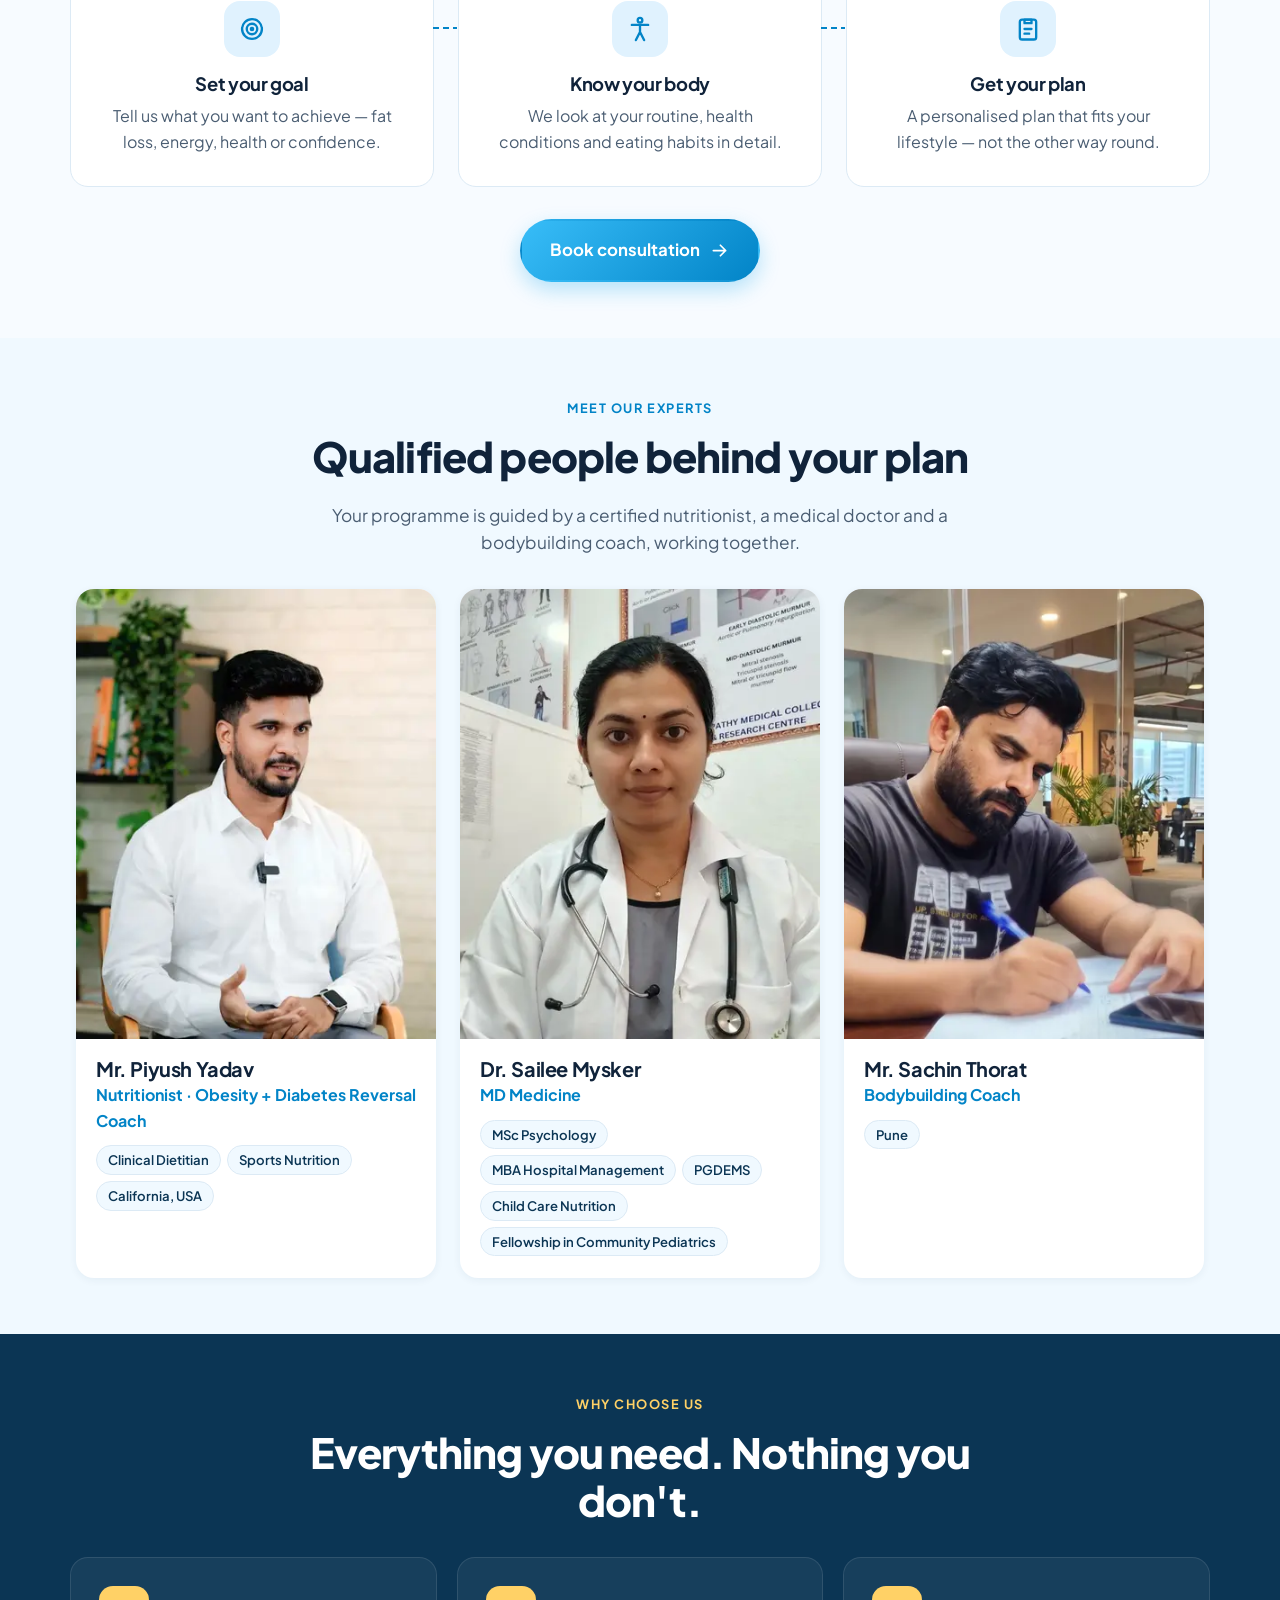
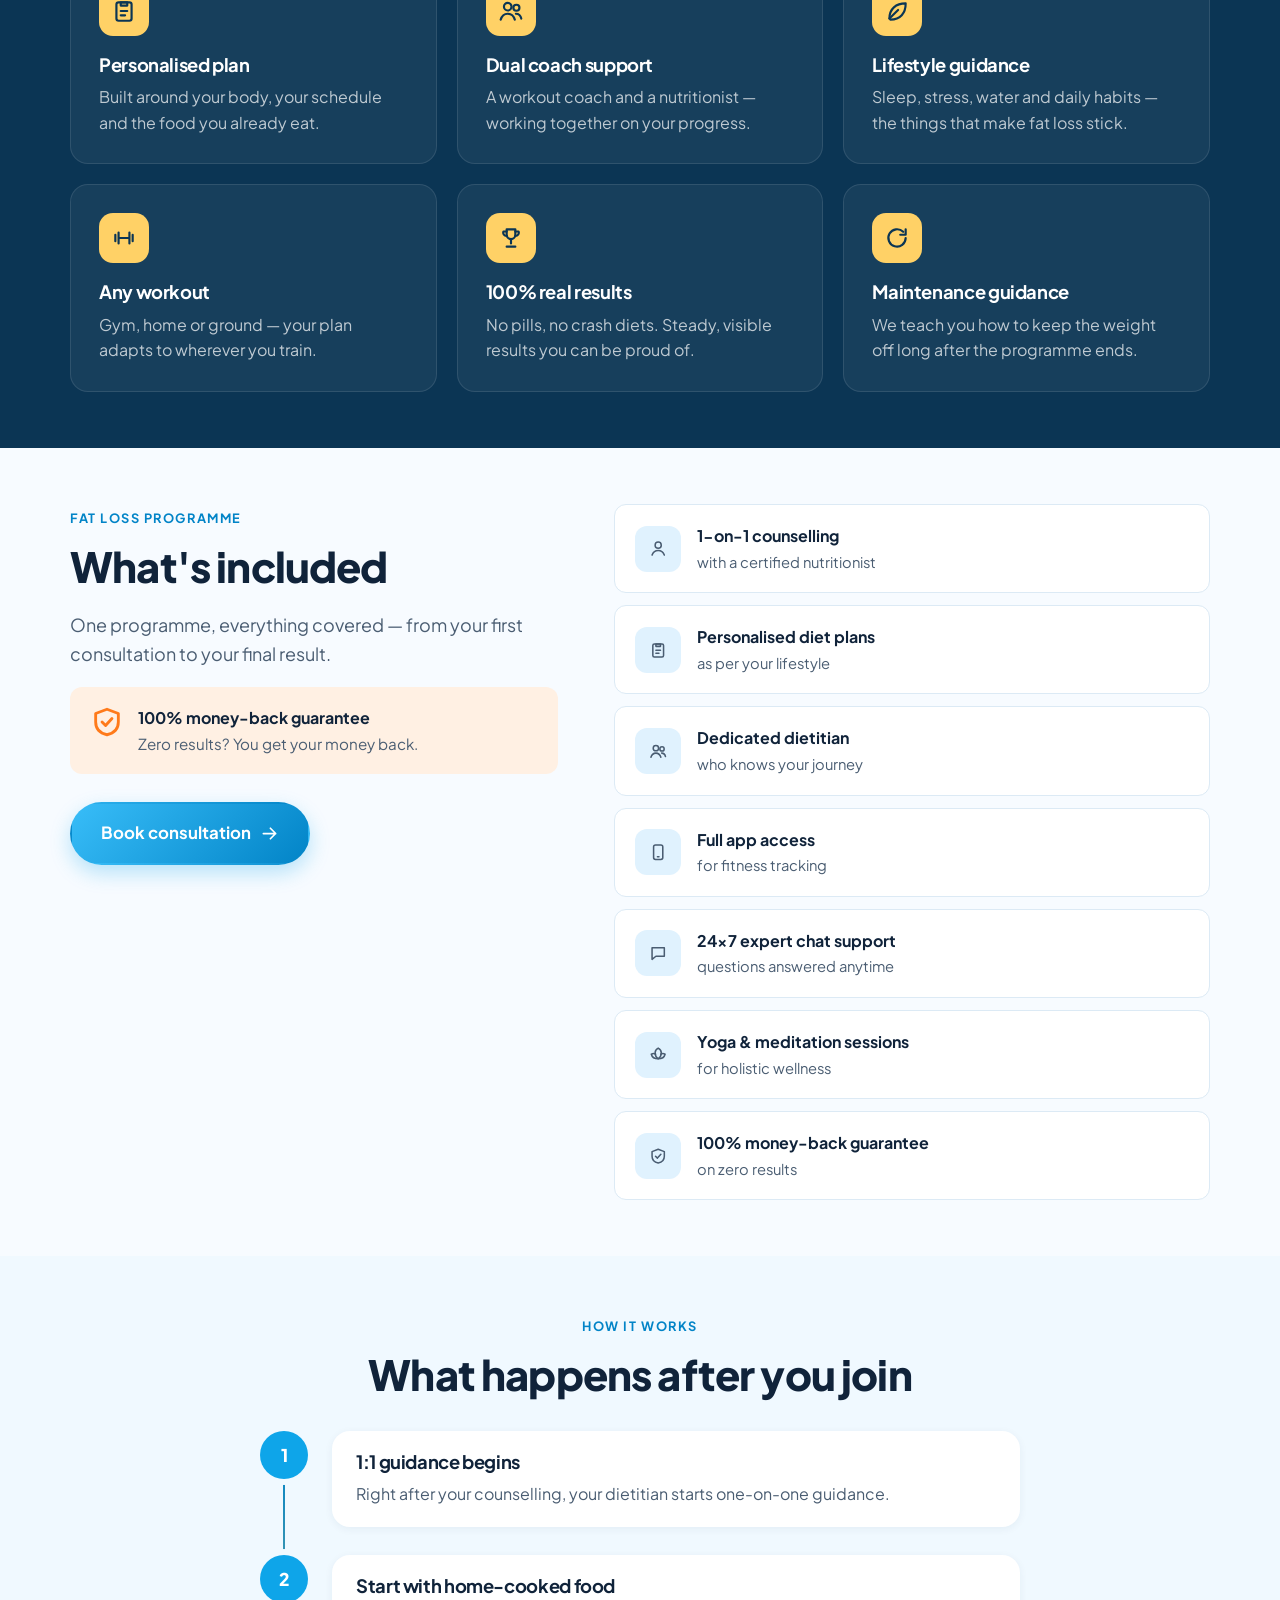
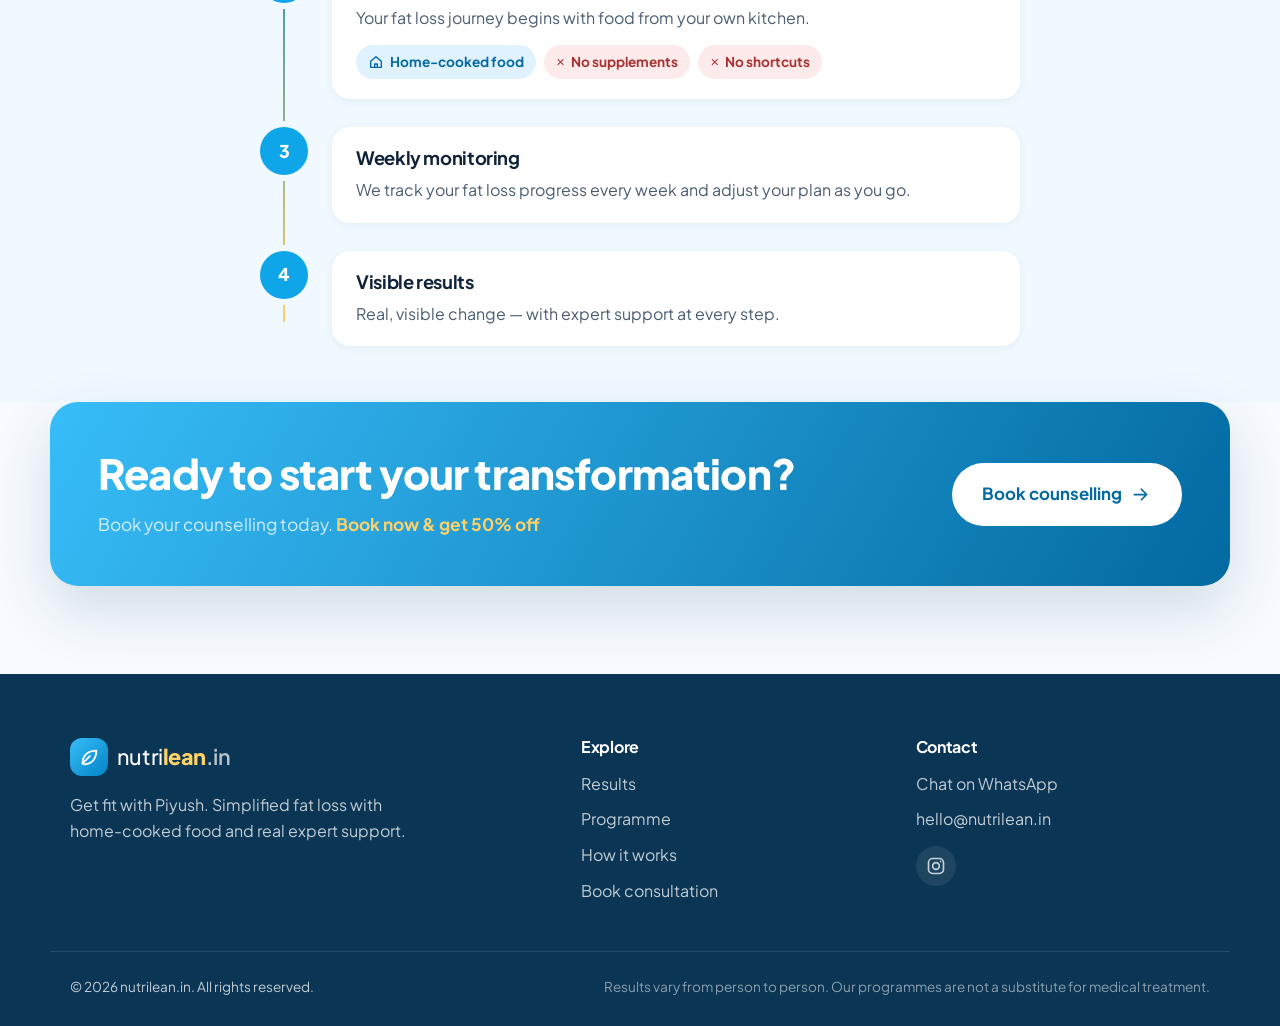
==== commit fd35000e: "Add new transformations, videos and bodybuilding coach; tighten layout - New client photos: Samir Gh" ====
--- a/index.html
+++ b/index.html
@@ -59,7 +59,7 @@
         <span class="logo__text">nutri<strong>lean</strong><span class="logo__tld">.in</span></span>
       </a>
       <nav class="nav" id="site-nav" aria-label="Main">
-        <a href="#reviews">Reviews</a>
+        <a href="#reviews">Journeys</a>
         <a href="#results">Results</a>
         <a href="#experts">Experts</a>
         <a href="#why-us">Why us</a>
@@ -106,7 +106,7 @@
     <section class="section" id="reviews">
       <div class="container">
         <div class="section__head reveal">
-          <p class="eyebrow">Video stories</p>
+          <p class="eyebrow">Transformation journeys</p>
           <h2>Hear it from our clients</h2>
           <p>Real clients share their journey in their own words.</p>
         </div>
@@ -209,7 +209,7 @@
         <div class="section__head reveal">
           <p class="eyebrow">Meet our experts</p>
           <h2>Qualified people behind your plan</h2>
-          <p>Your programme is guided by a certified nutritionist and a medical doctor, working together.</p>
+          <p>Your programme is guided by a certified nutritionist, a medical doctor and a bodybuilding coach, working together.</p>
         </div>
         <div class="expert-grid">
           <article class="expert-card reveal">
@@ -228,13 +228,23 @@
             <img src="assets/images/experts/sailee-mysker.webp" srcset="assets/images/experts/sailee-mysker-400.webp 400w, assets/images/experts/sailee-mysker.webp 800w" sizes="(max-width: 600px) 100vw, 380px" alt="Dr. Sailee Mysker" width="800" height="1000" loading="lazy" decoding="async">
             <div class="expert-card__body">
               <h3>Dr. Sailee Mysker</h3>
-              <p class="expert-card__role">MD Medicine (Hom.)</p>
+              <p class="expert-card__role">MD Medicine</p>
               <ul class="expert-card__creds">
                 <li>MSc Psychology</li>
                 <li>MBA Hospital Management</li>
                 <li>PGDEMS</li>
                 <li>Child Care Nutrition</li>
                 <li>Fellowship in Community Pediatrics</li>
+              </ul>
+            </div>
+          </article>
+          <article class="expert-card reveal">
+            <img src="assets/images/experts/sachin-thorat.webp" srcset="assets/images/experts/sachin-thorat-400.webp 400w, assets/images/experts/sachin-thorat.webp 800w" sizes="(max-width: 600px) 100vw, 380px" alt="Mr. Sachin Thorat, bodybuilding coach" width="800" height="1000" loading="lazy" decoding="async">
+            <div class="expert-card__body">
+              <h3>Mr. Sachin Thorat</h3>
+              <p class="expert-card__role">Bodybuilding Coach</p>
+              <ul class="expert-card__creds">
+                <li>Pune</li>
               </ul>
             </div>
           </article>
@@ -390,7 +400,7 @@
       <div>
         <h4>Contact</h4>
         <ul>
-          <li><a data-whatsapp-link target="_blank" rel="noopener">WhatsApp: <span data-phone></span></a></li>
+          <li><a data-whatsapp-link target="_blank" rel="noopener">Chat on WhatsApp</a></li>
           <li><a data-email-link></a></li>
           <li class="site-footer__social">
             <a data-social="instagram" target="_blank" rel="noopener" aria-label="Instagram"><svg class="icon"><use href="#i-instagram"/></svg></a>
--- a/css/styles.css
+++ b/css/styles.css
@@ -194,19 +194,19 @@
 .hero__badge span { font-size: .85rem; color: var(--ink-2); }
 
 /* ---------- Sections ---------- */
-.section { padding: 88px 0; }
+.section { padding: 56px 0; }
 .section--tint { background: var(--blue-50); }
 .section--dark { background: var(--blue-900); color: var(--white); }
 .section--dark .eyebrow { color: var(--accent); }
-.section__head { max-width: 680px; margin: 0 auto 48px; text-align: center; }
+.section__head { max-width: 680px; margin: 0 auto 32px; text-align: center; }
 .section__head p:last-child { color: var(--ink-2); font-size: 1.08rem; margin: 0; }
-.section__cta { display: flex; flex-direction: column; align-items: center; gap: 10px; margin-top: 48px; }
+.section__cta { display: flex; flex-direction: column; align-items: center; gap: 10px; margin-top: 32px; }
 .section__cta-note { font-weight: 600; color: #b94d00; font-size: .95rem; }
 
 /* Transformations */
-.transform-grid { display: grid; grid-template-columns: repeat(auto-fit, minmax(280px, 520px)); justify-content: center; gap: 20px; }
+.transform-grid { display: flex; flex-wrap: wrap; justify-content: center; gap: 20px; }
 .transform-card {
-  margin: 0; overflow: hidden;
+  flex: 0 1 360px; margin: 0; overflow: hidden;
   background: var(--white); border-radius: var(--radius); box-shadow: var(--shadow-sm);
   transition: transform .25s ease, box-shadow .25s ease;
 }
@@ -215,6 +215,7 @@
 .transform-card__pair { display: grid; grid-template-columns: 1fr 1fr; gap: 3px; background: var(--white); }
 .transform-card__photo { position: relative; }
 .transform-card__pair img { aspect-ratio: 2 / 3; }
+.transform-card img.transform-card__single { aspect-ratio: auto; height: auto; }
 .transform-card__tag {
   position: absolute; left: 10px; bottom: 10px;
   padding: 5px 12px; border-radius: 999px;
@@ -227,7 +228,7 @@
 .transform-card figcaption span { font-size: .9rem; color: var(--ink-2); }
 
 /* Experts */
-.expert-grid { display: grid; grid-template-columns: repeat(auto-fit, minmax(260px, 380px)); justify-content: center; gap: 24px; }
+.expert-grid { display: grid; grid-template-columns: repeat(auto-fit, minmax(260px, 360px)); justify-content: center; gap: 24px; }
 .expert-card {
   overflow: hidden;
   background: var(--white); border-radius: var(--radius); box-shadow: var(--shadow-sm);
@@ -667,7 +668,7 @@
 @media (max-width: 600px) {
   :root { --header-h: 64px; }
   .container { padding: 0 16px; }
-  .section { padding: 64px 0; }
+  .section { padding: 40px 0; }
   .hero { padding: 32px 0 56px; }
   .hero__actions .btn { flex: 1 1 100%; }
   .hero__stats li { flex-basis: calc(50% - 7px); padding: 12px 14px; }
@@ -675,7 +676,8 @@
   .feature-grid { grid-template-columns: 1fr; }
   .video-card { flex-basis: 72%; }
   .video-rail__btn { display: none; }
-  .transform-grid, .expert-grid { grid-template-columns: 1fr; }
+  .expert-grid { grid-template-columns: 1fr; }
+  .transform-card { flex-basis: 100%; }
   .transform-card figcaption { padding: 10px 12px 12px; font-size: .9rem; }
   .recipe-grid { gap: 12px; }
   .recipe-card:nth-child(even) { transform: translateY(16px); }
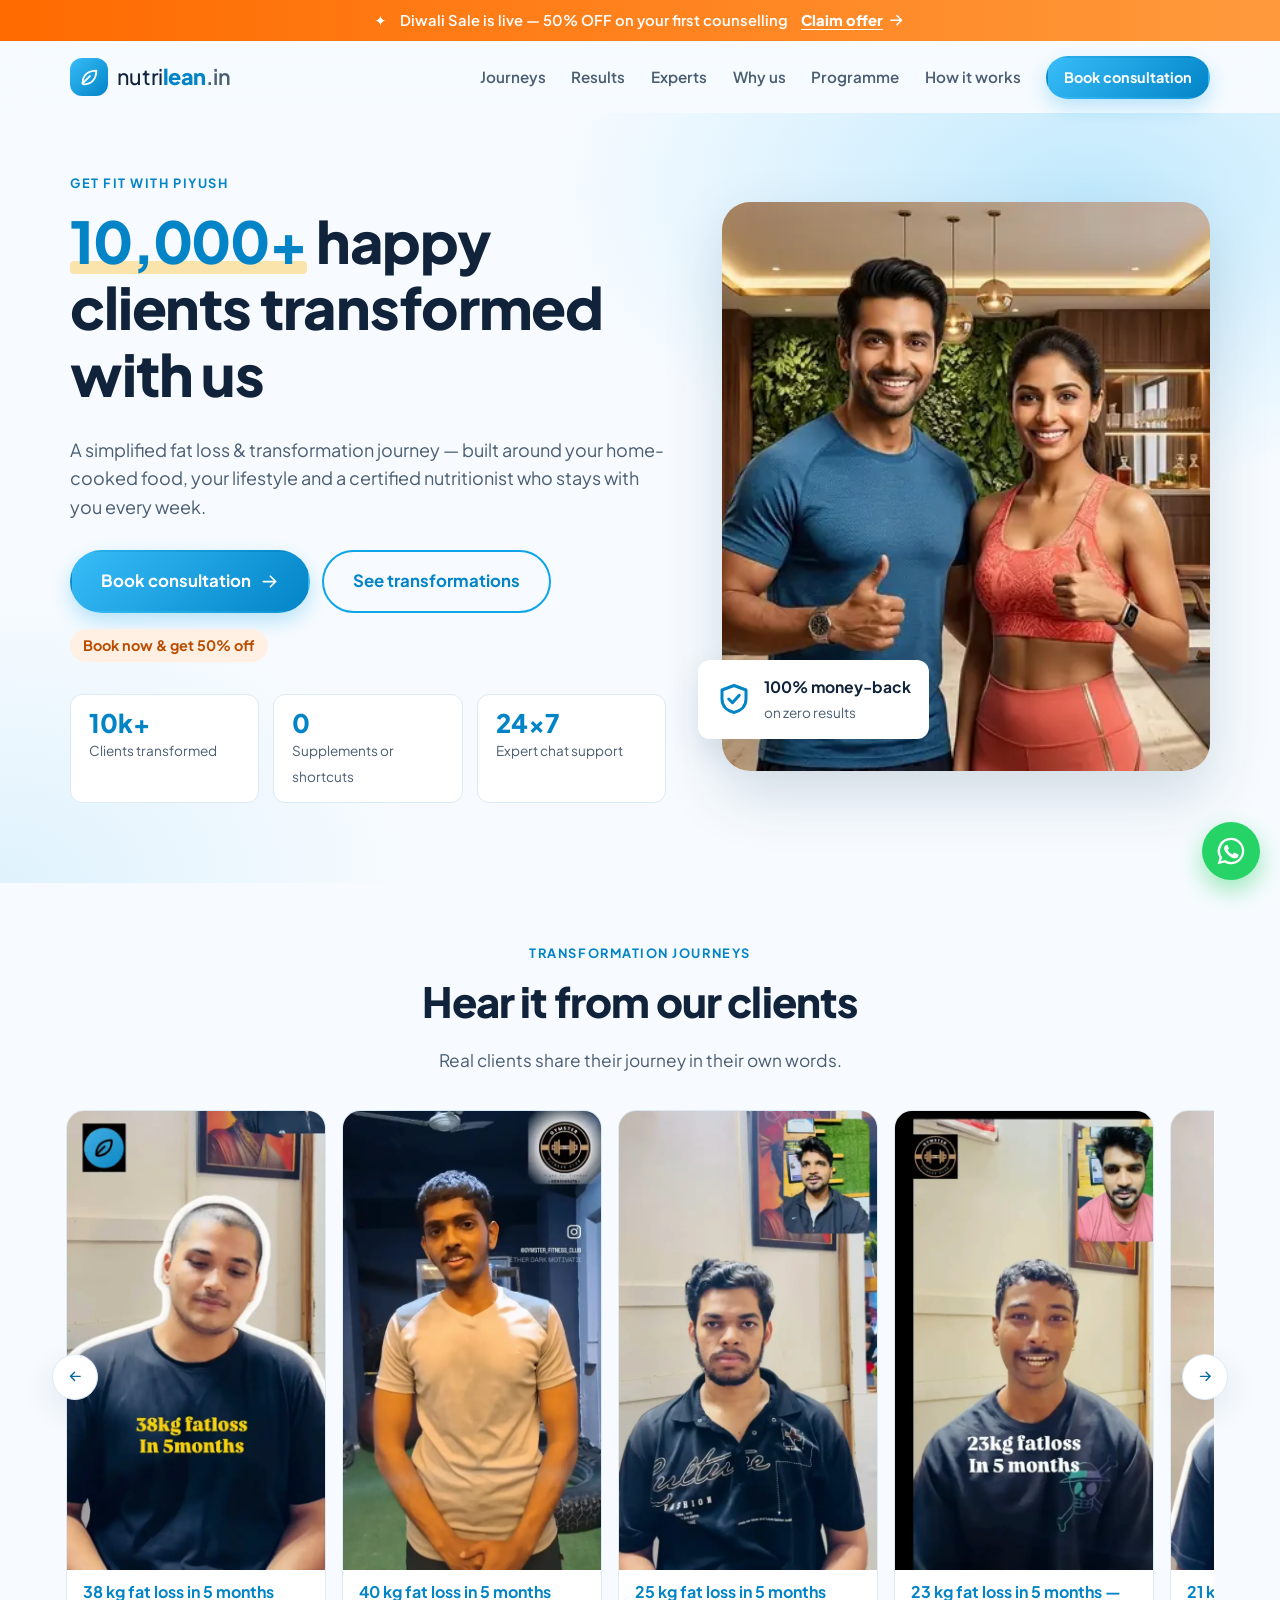
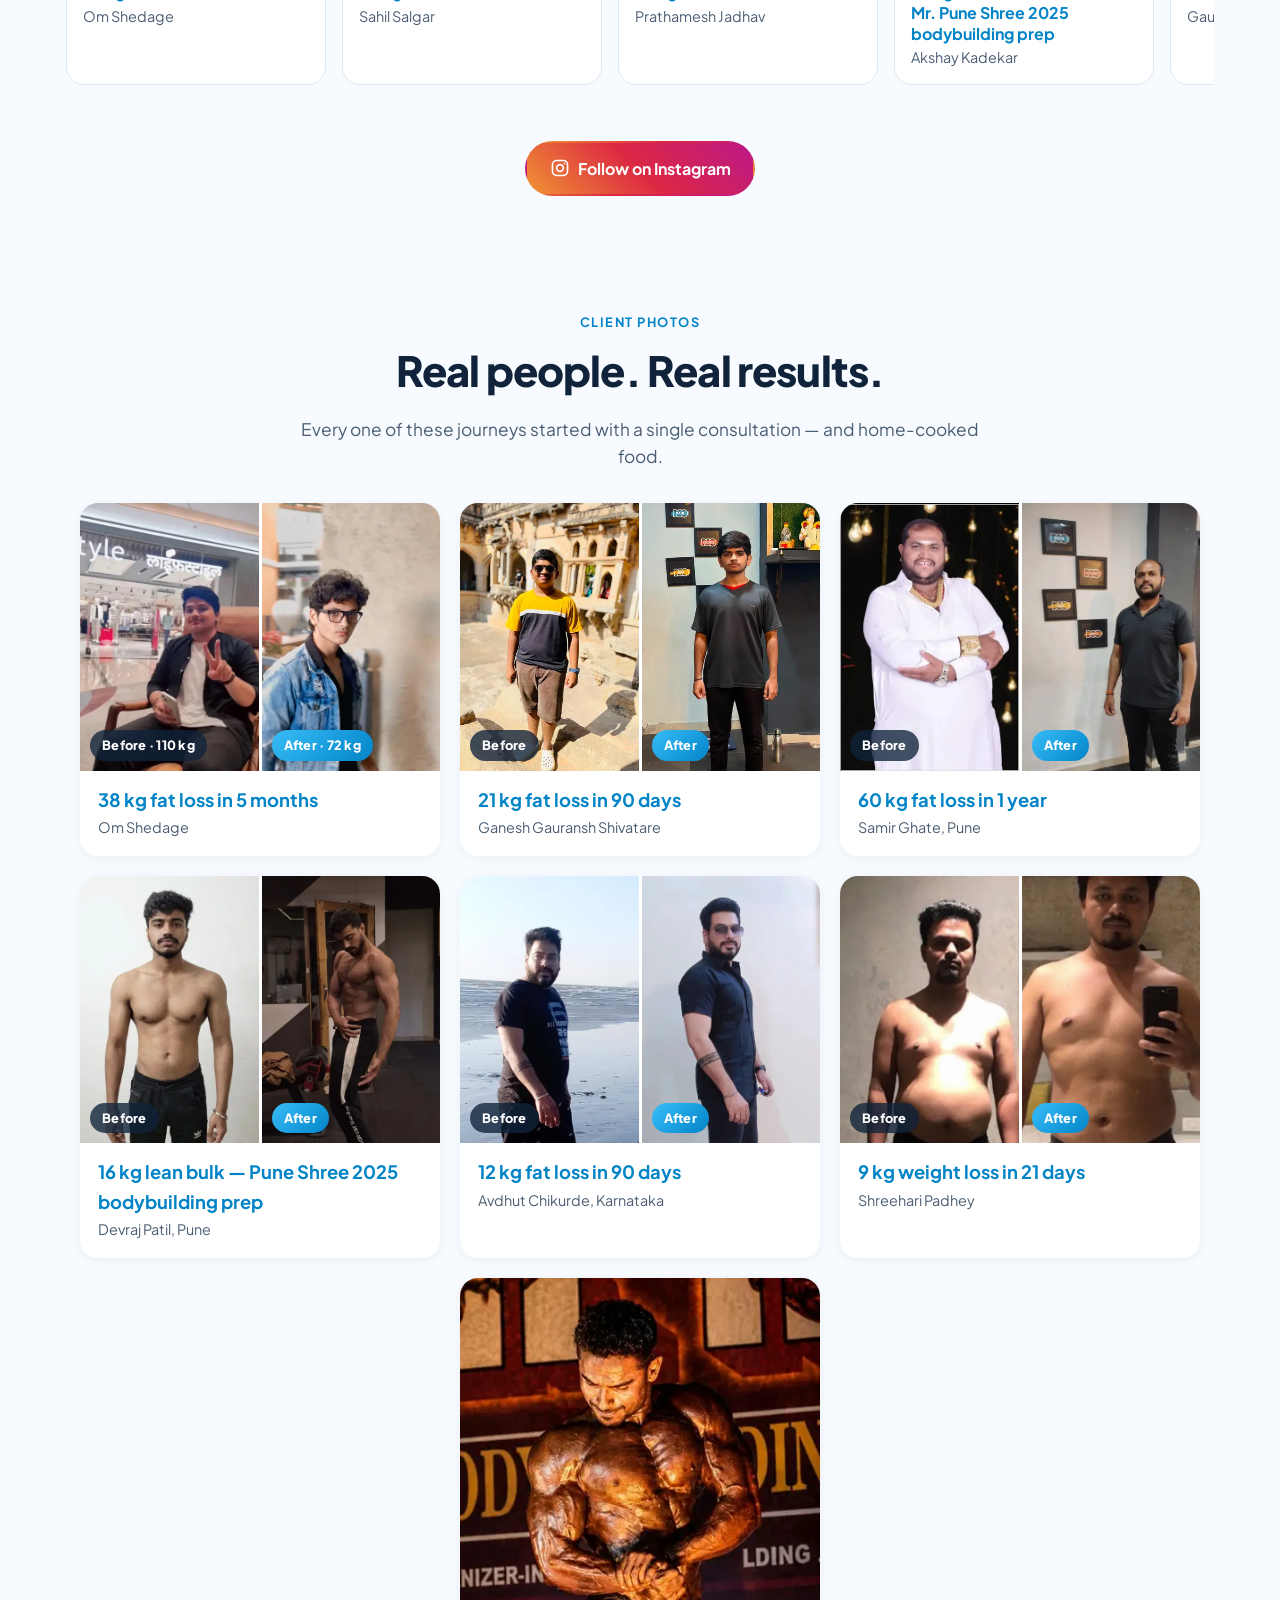
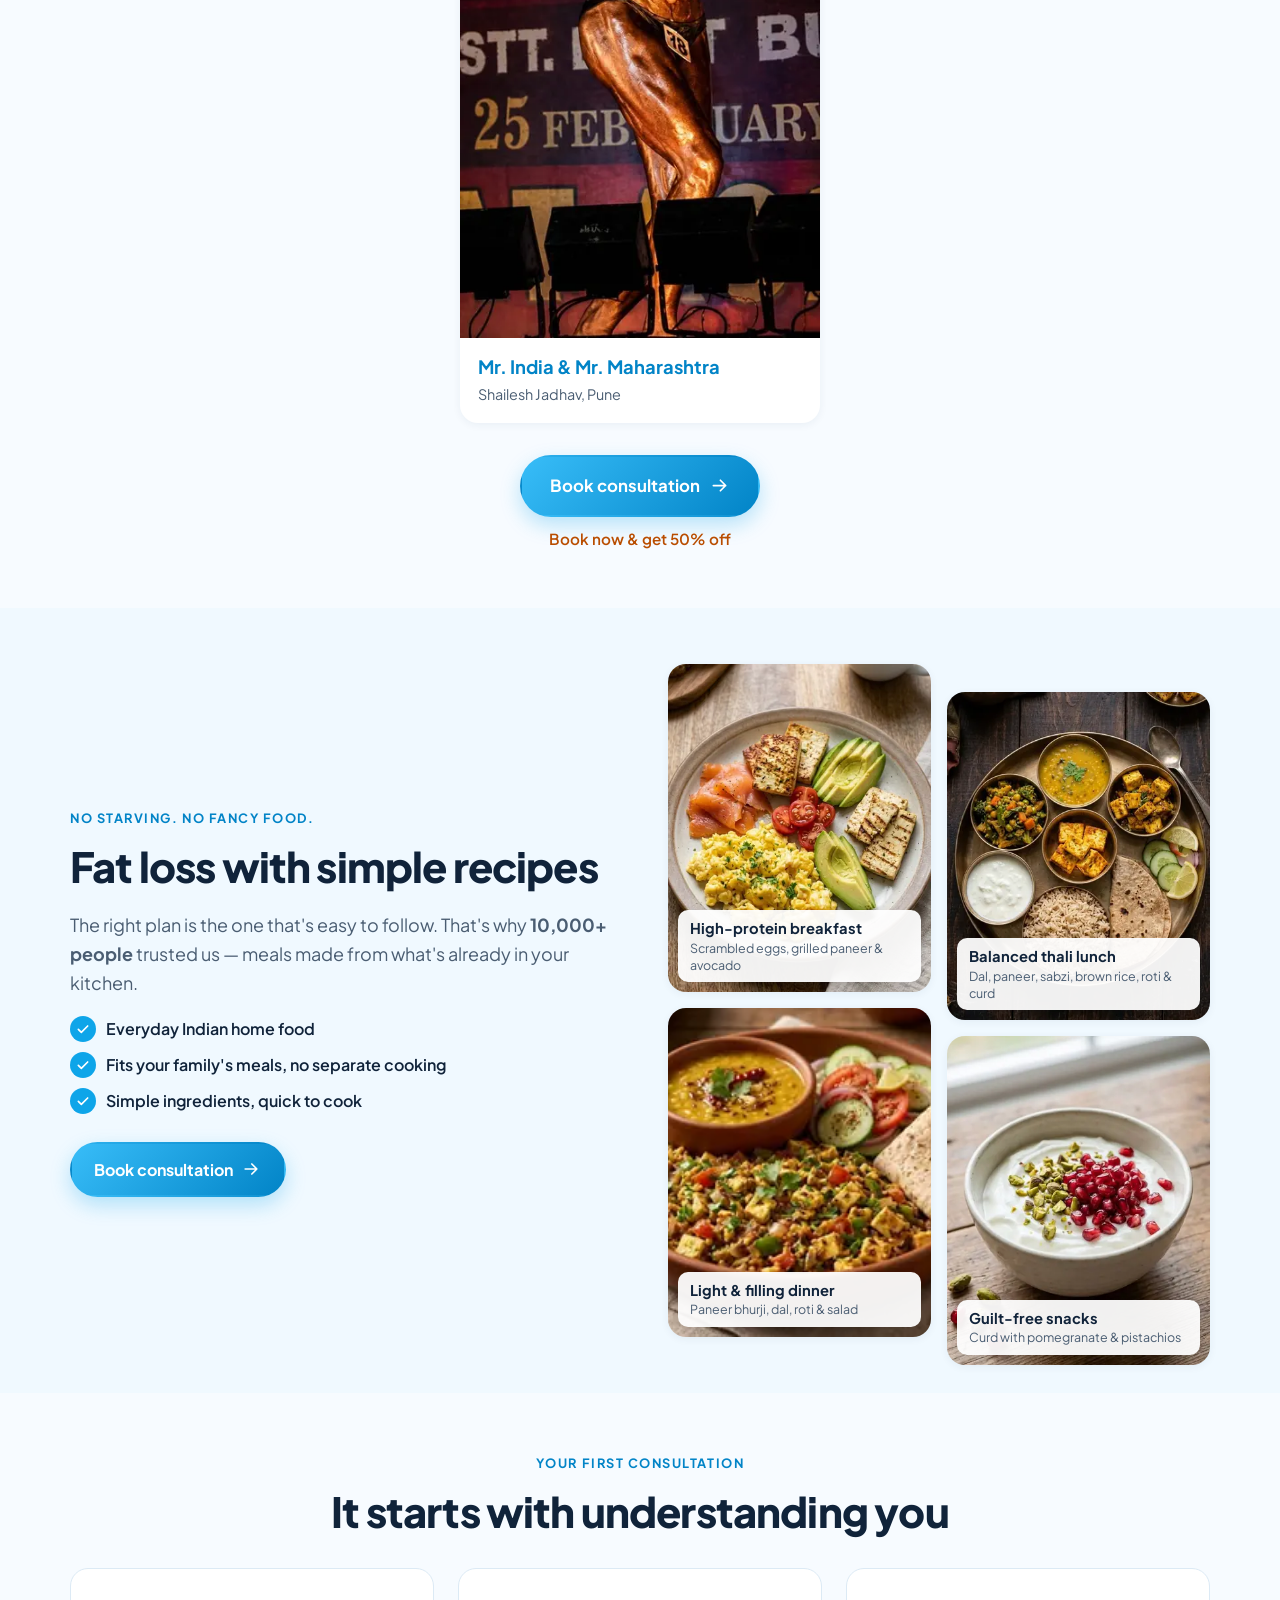
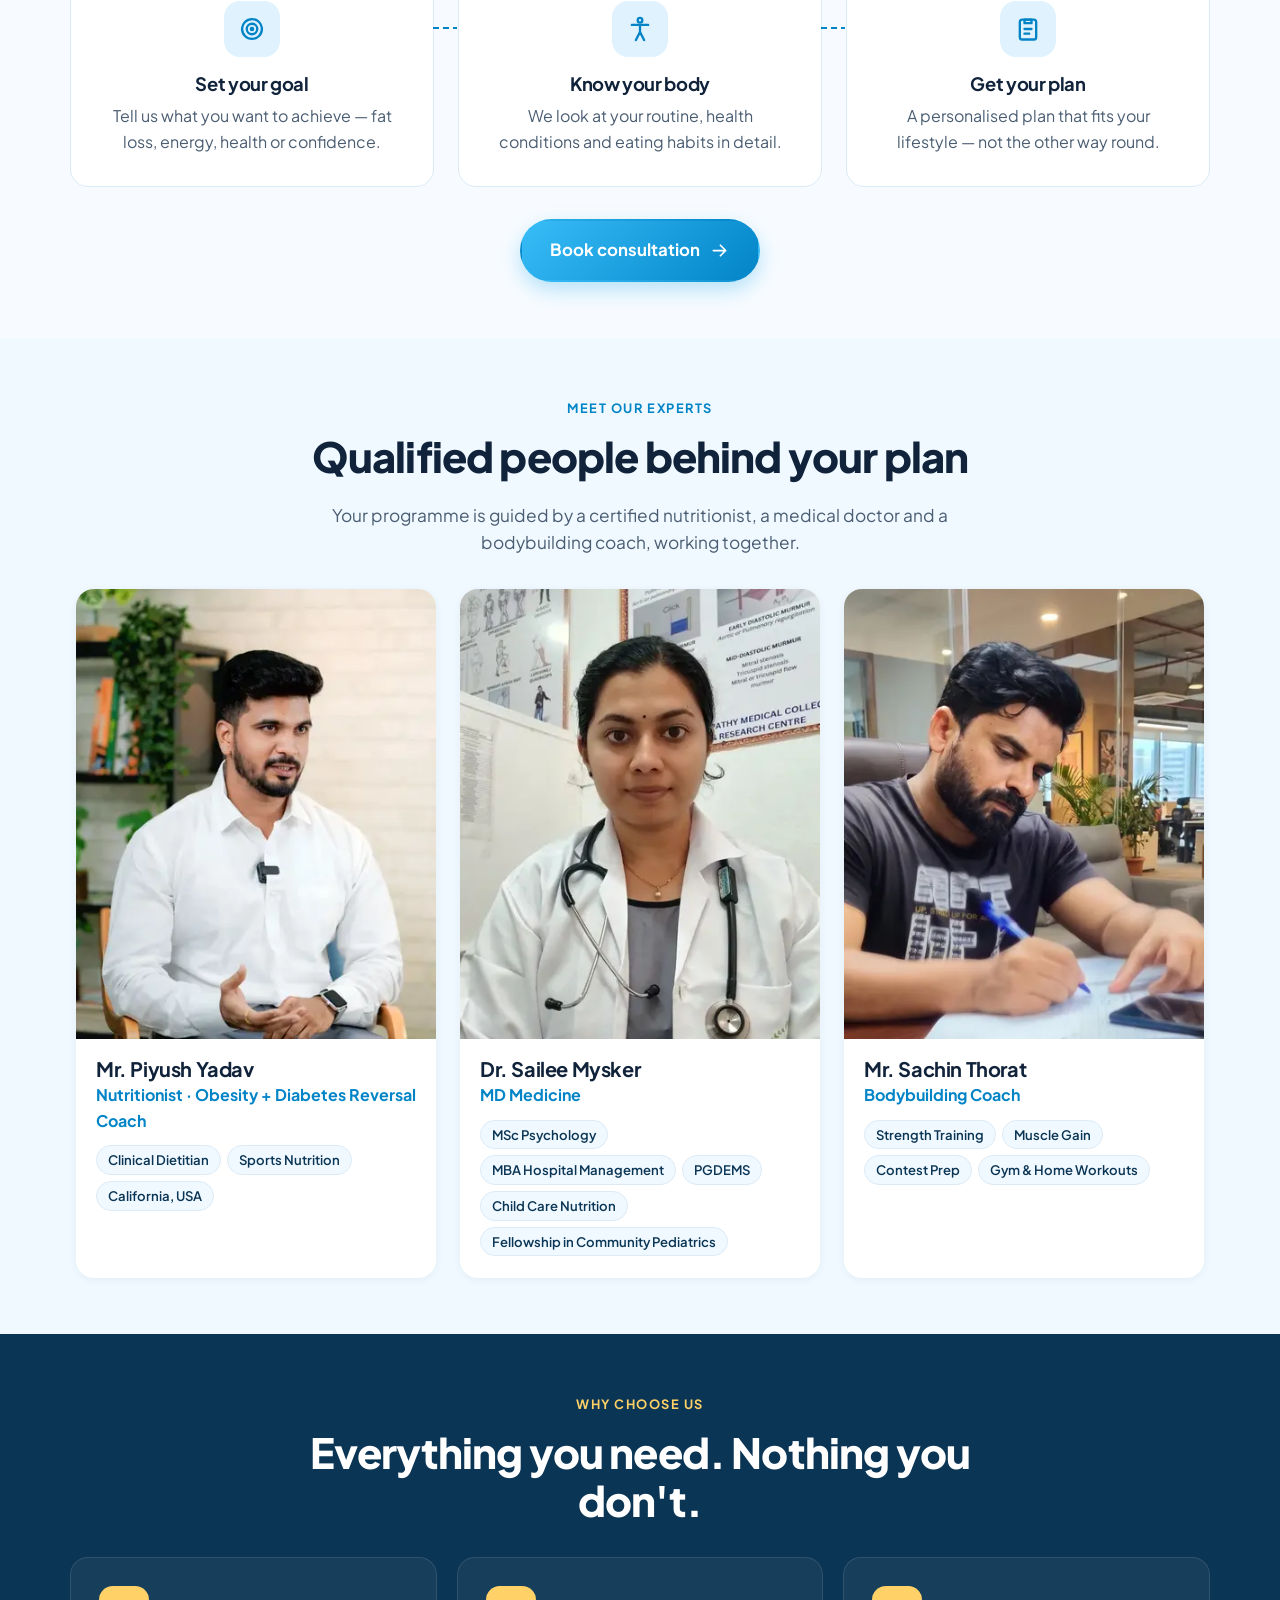
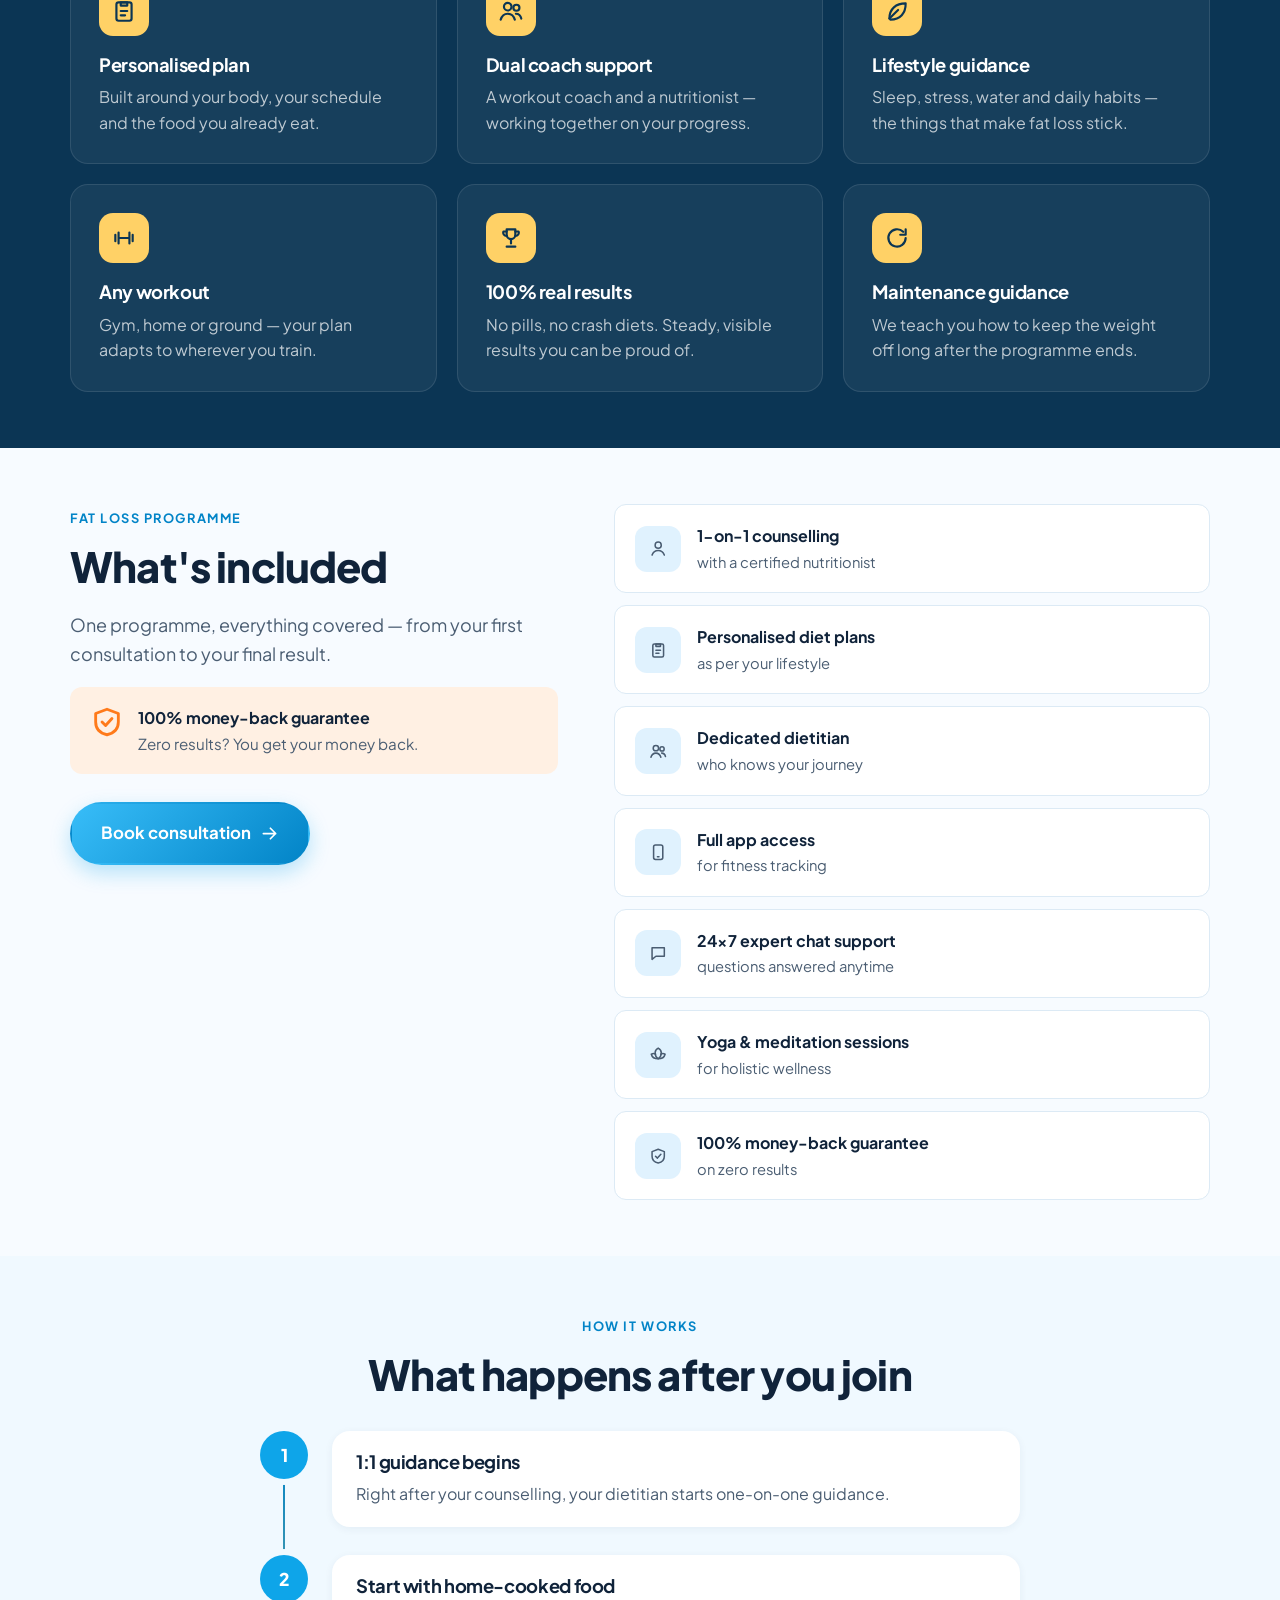
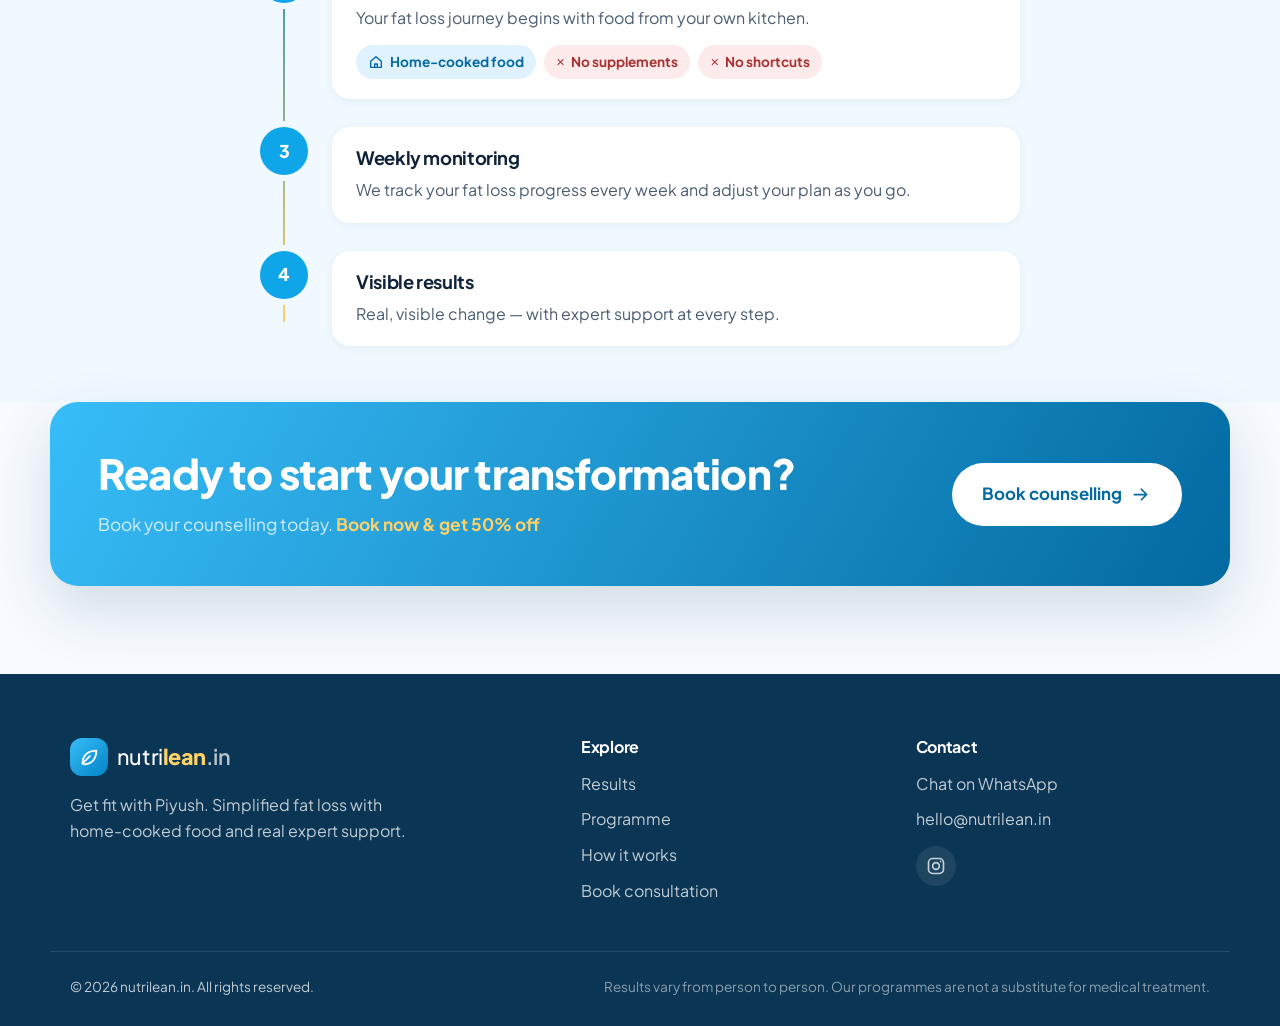
==== commit 19a85ef7: "Add coaching tags to Sachin Thorat's expert card Co-Authored-By: Claude Opus 5.5 <noreply@anthropic." ====
--- a/index.html
+++ b/index.html
@@ -244,7 +244,10 @@
               <h3>Mr. Sachin Thorat</h3>
               <p class="expert-card__role">Bodybuilding Coach</p>
               <ul class="expert-card__creds">
-                <li>Pune</li>
+                <li>Strength Training</li>
+                <li>Muscle Gain</li>
+                <li>Contest Prep</li>
+                <li>Gym &amp; Home Workouts</li>
               </ul>
             </div>
           </article>
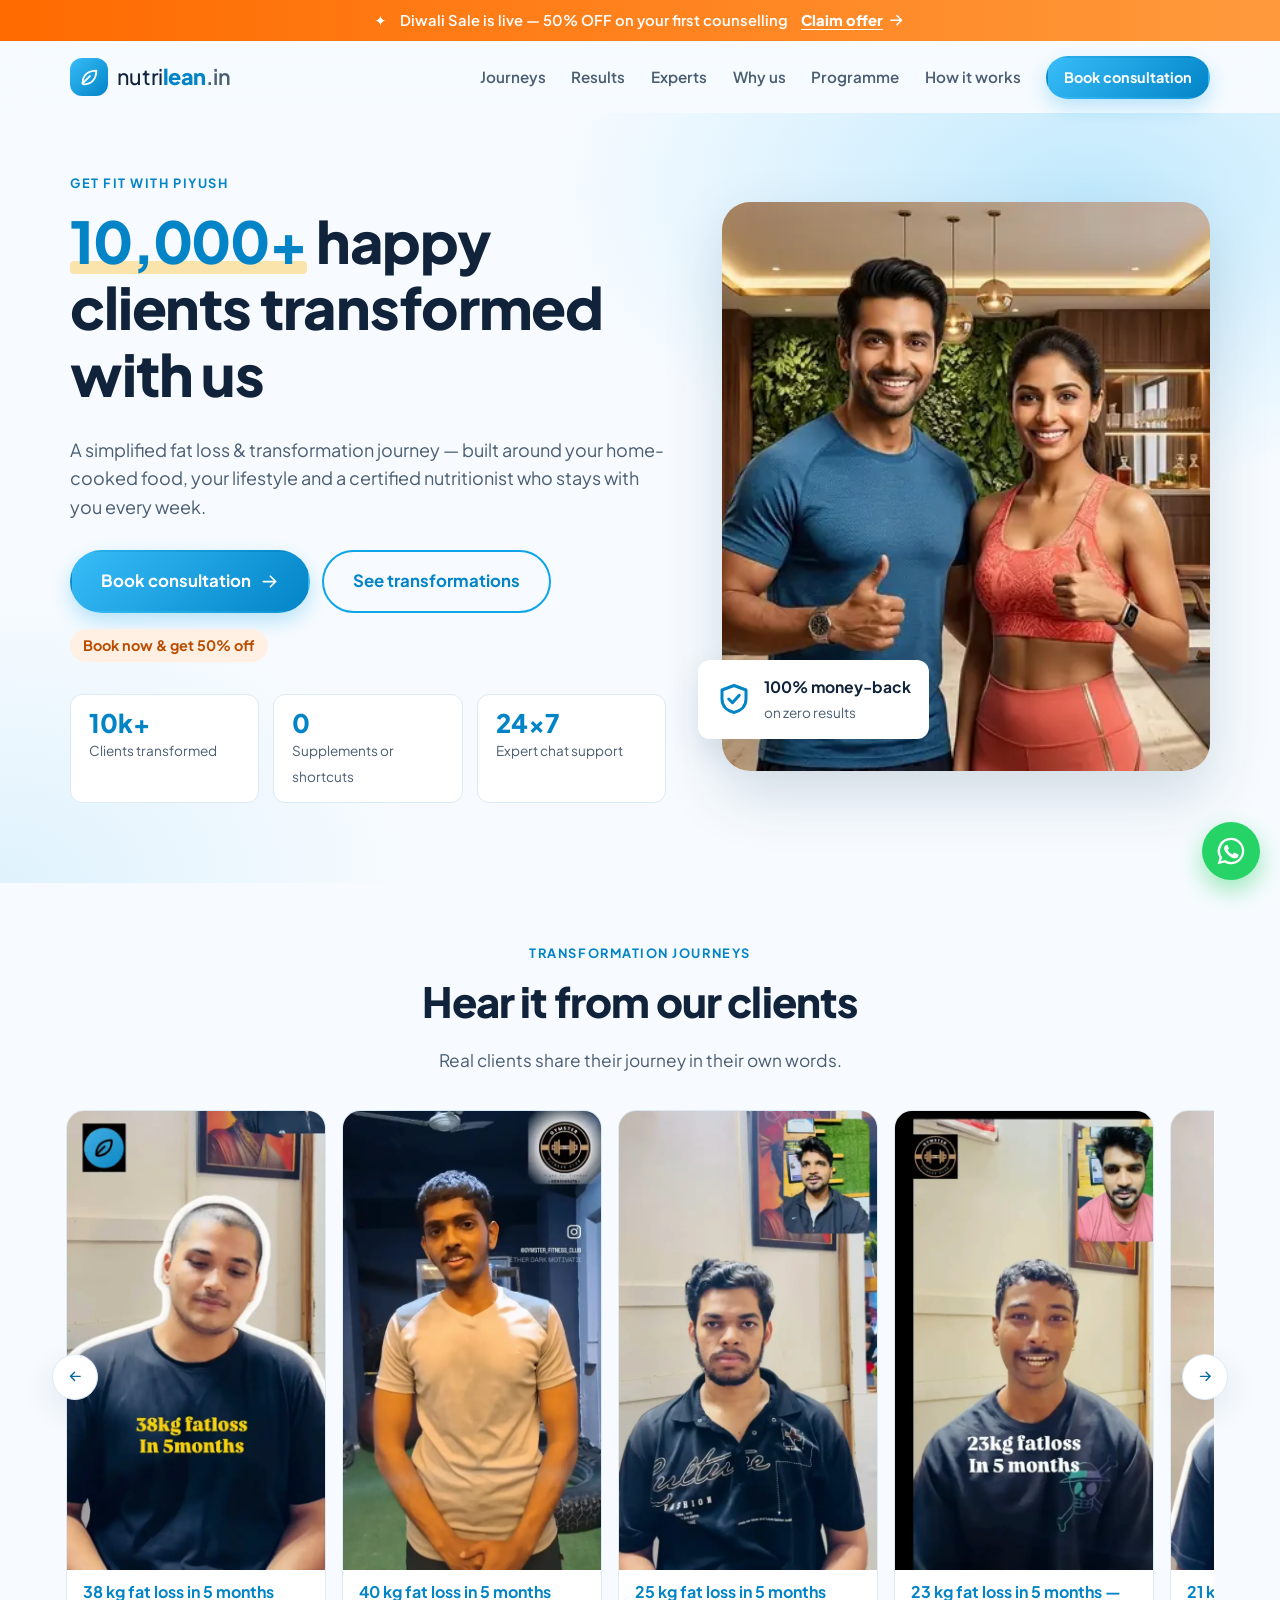
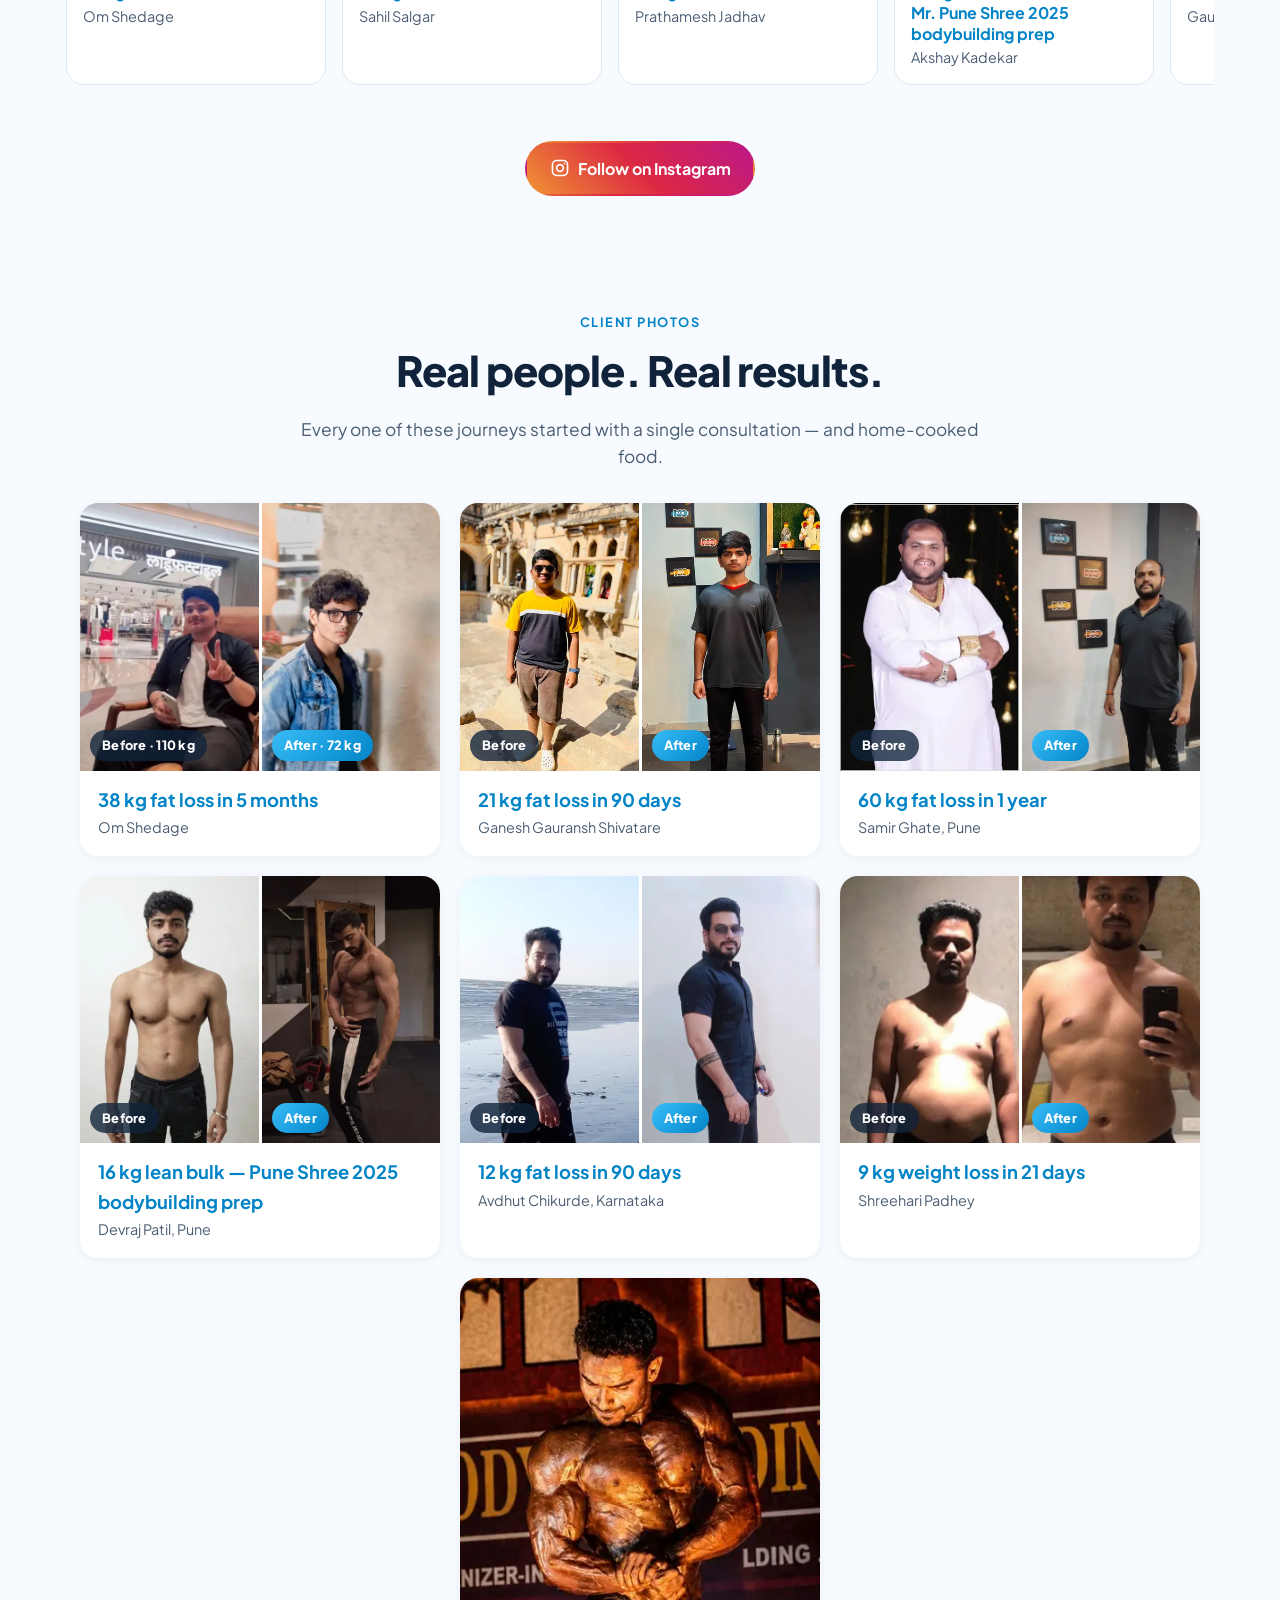
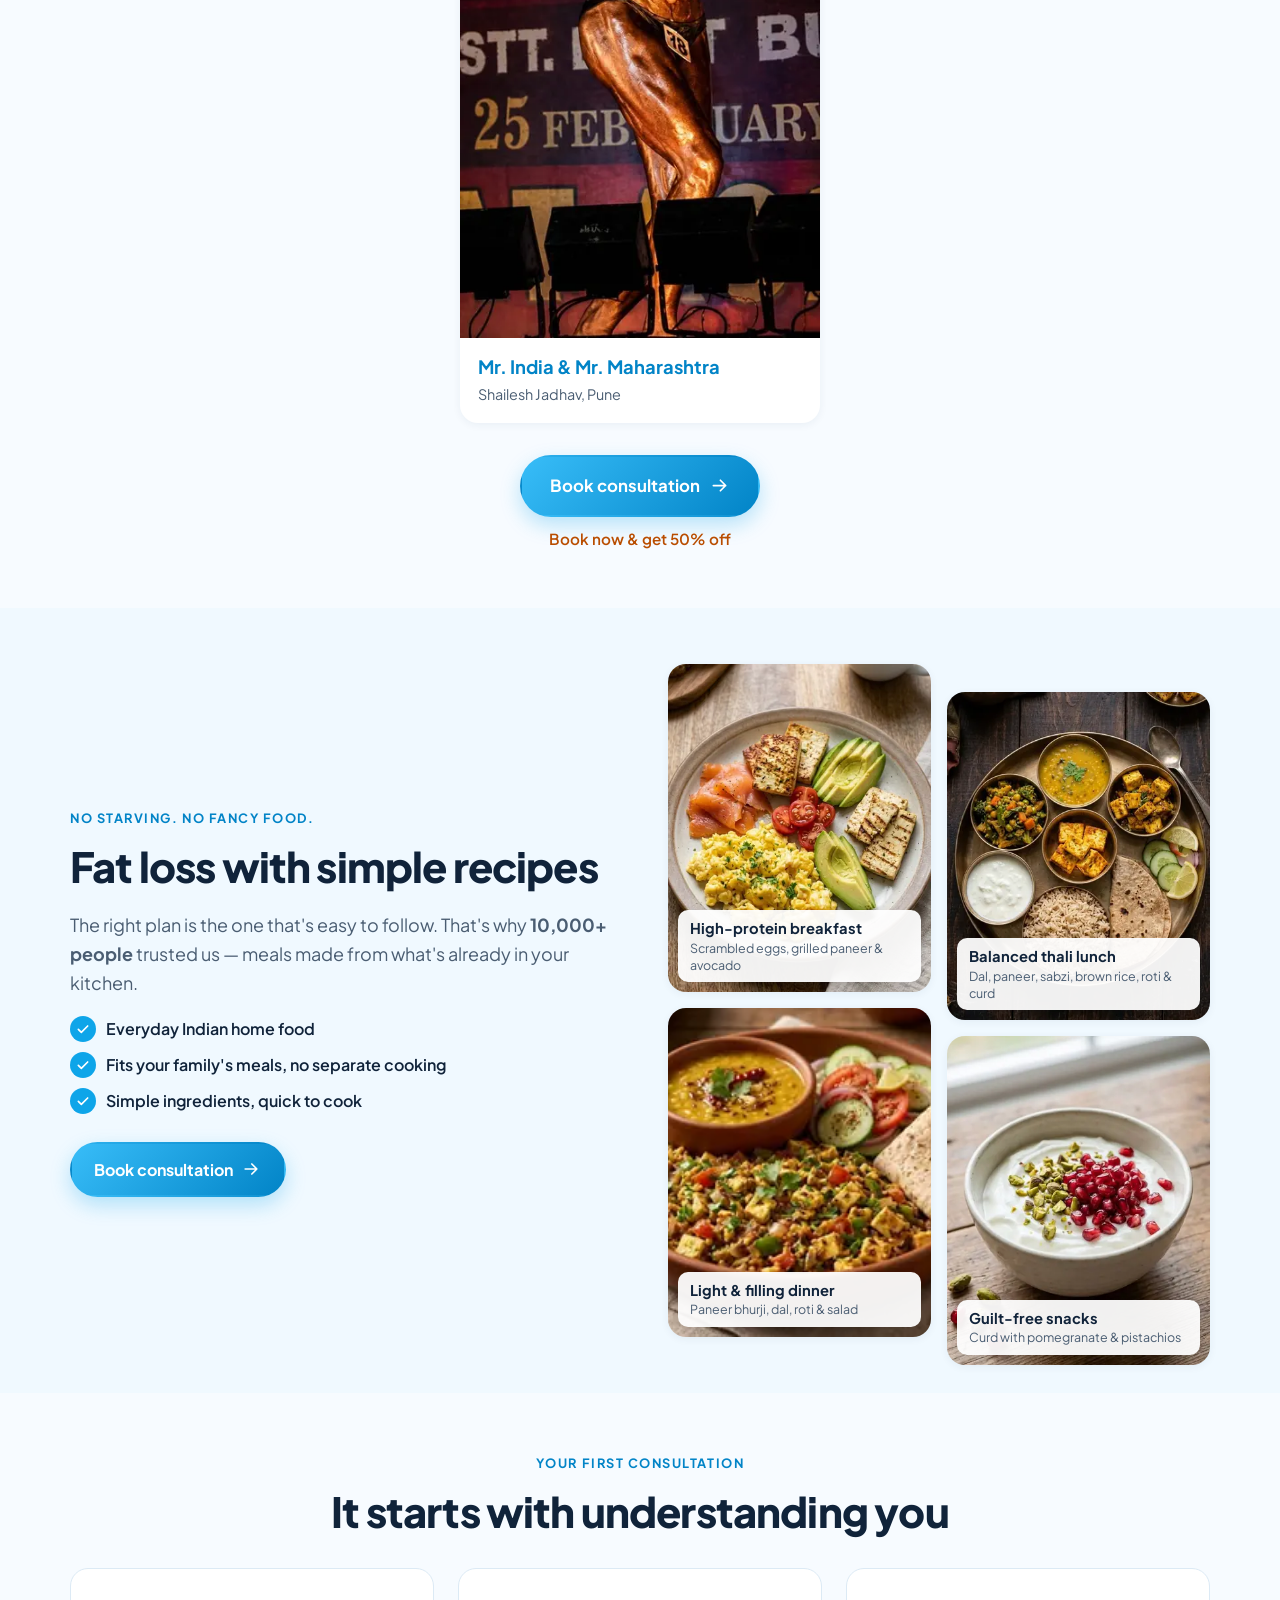
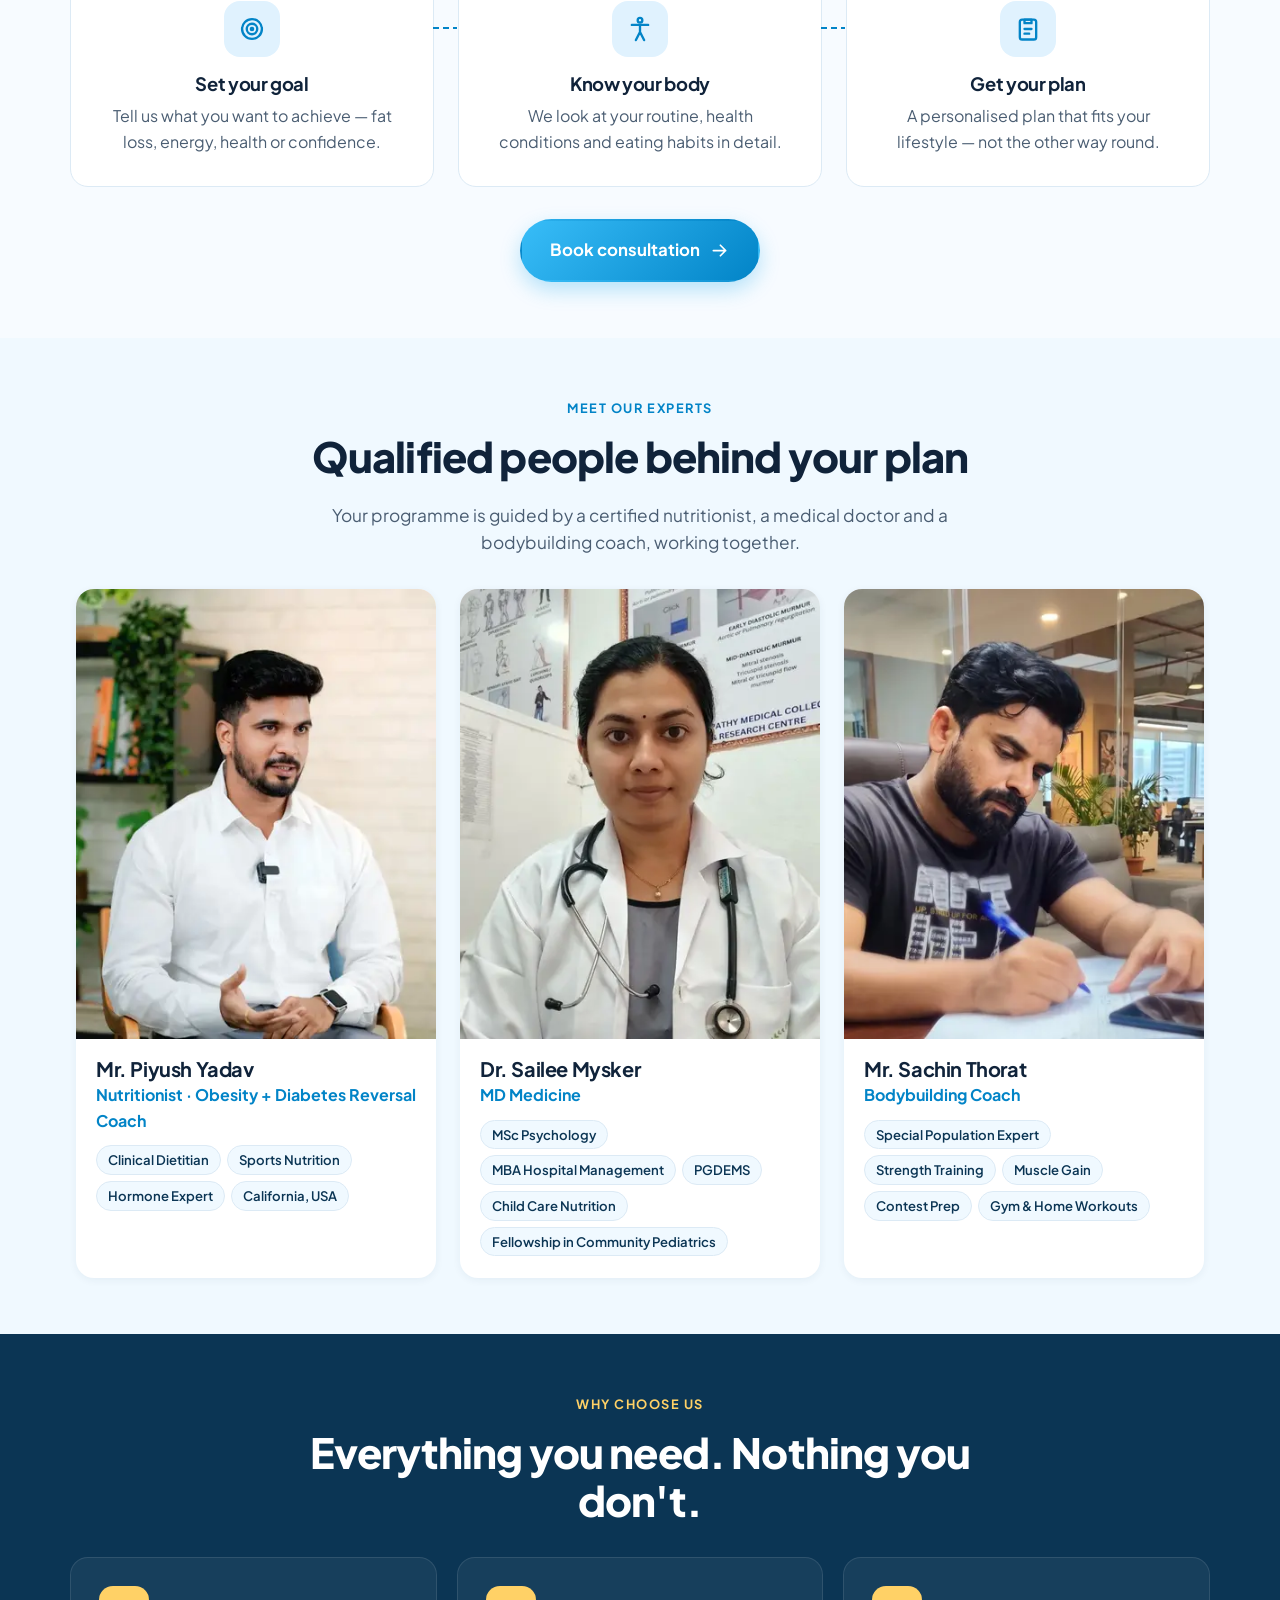
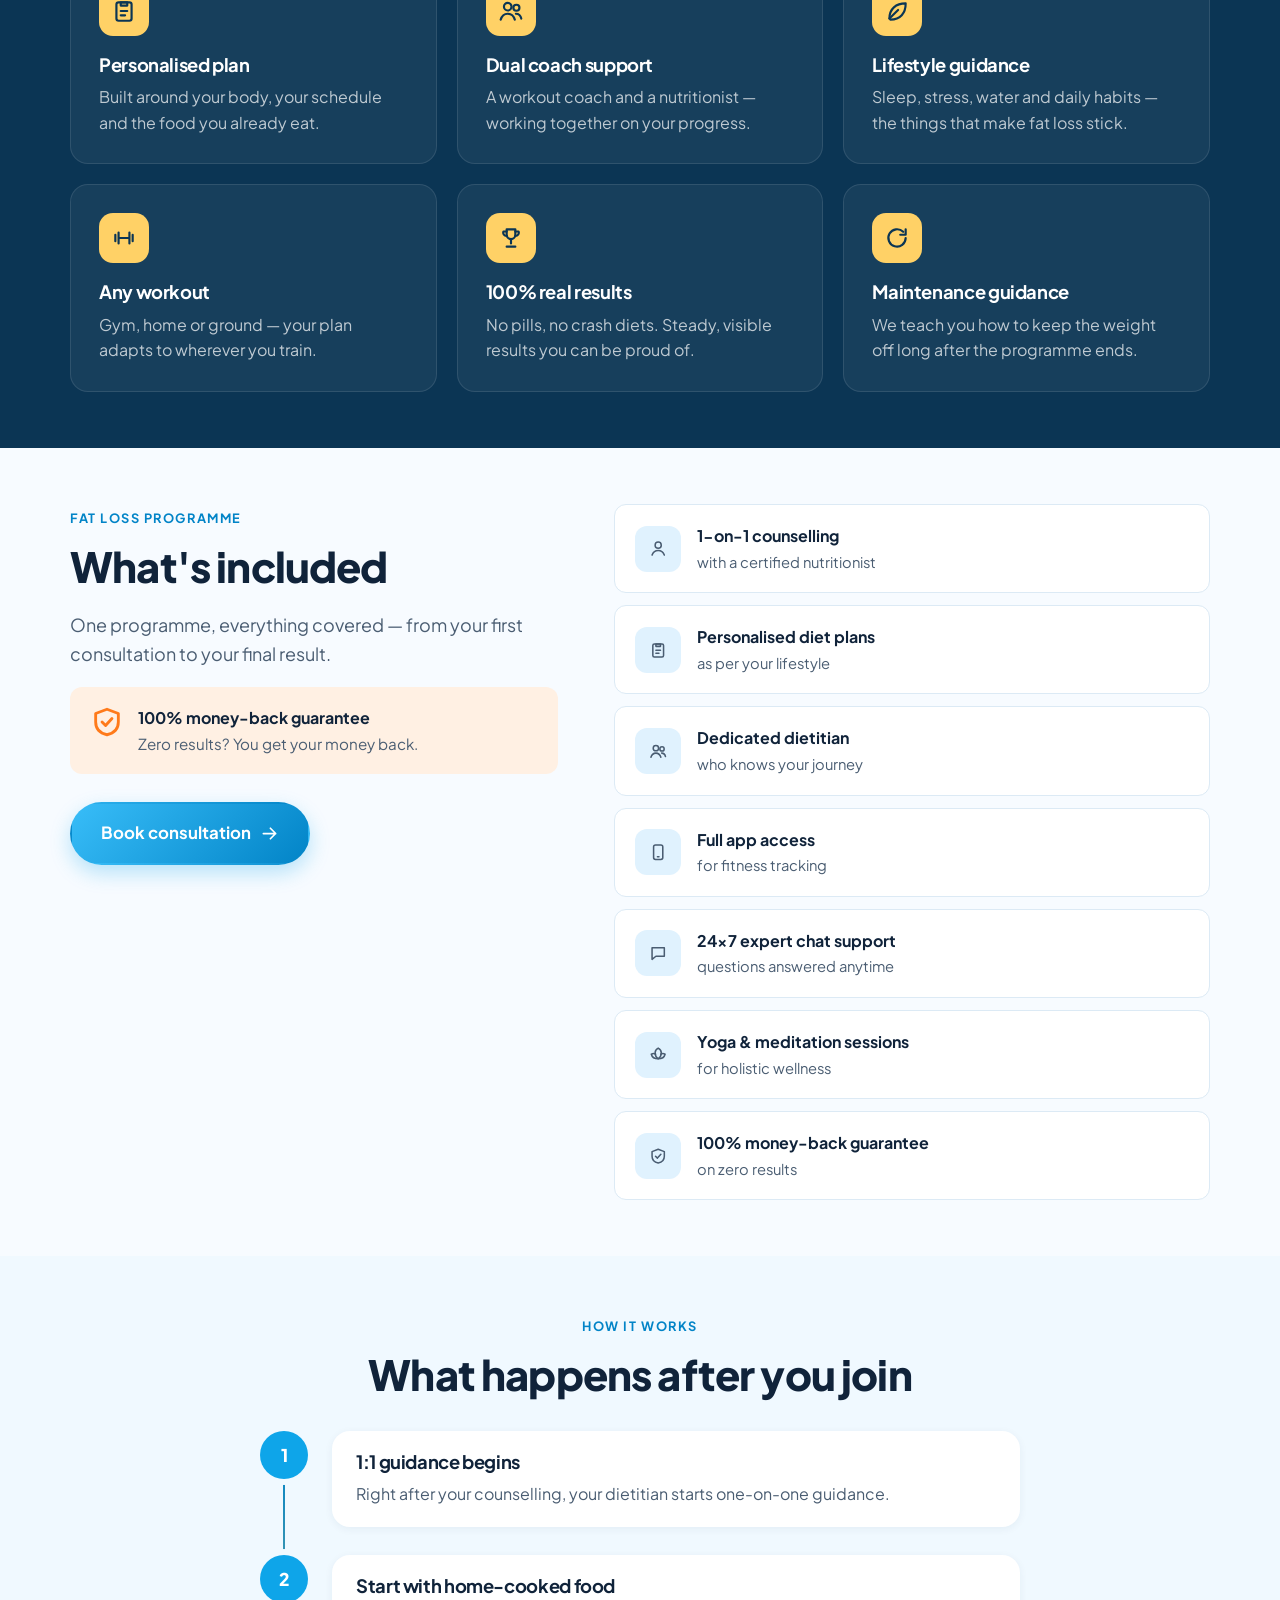
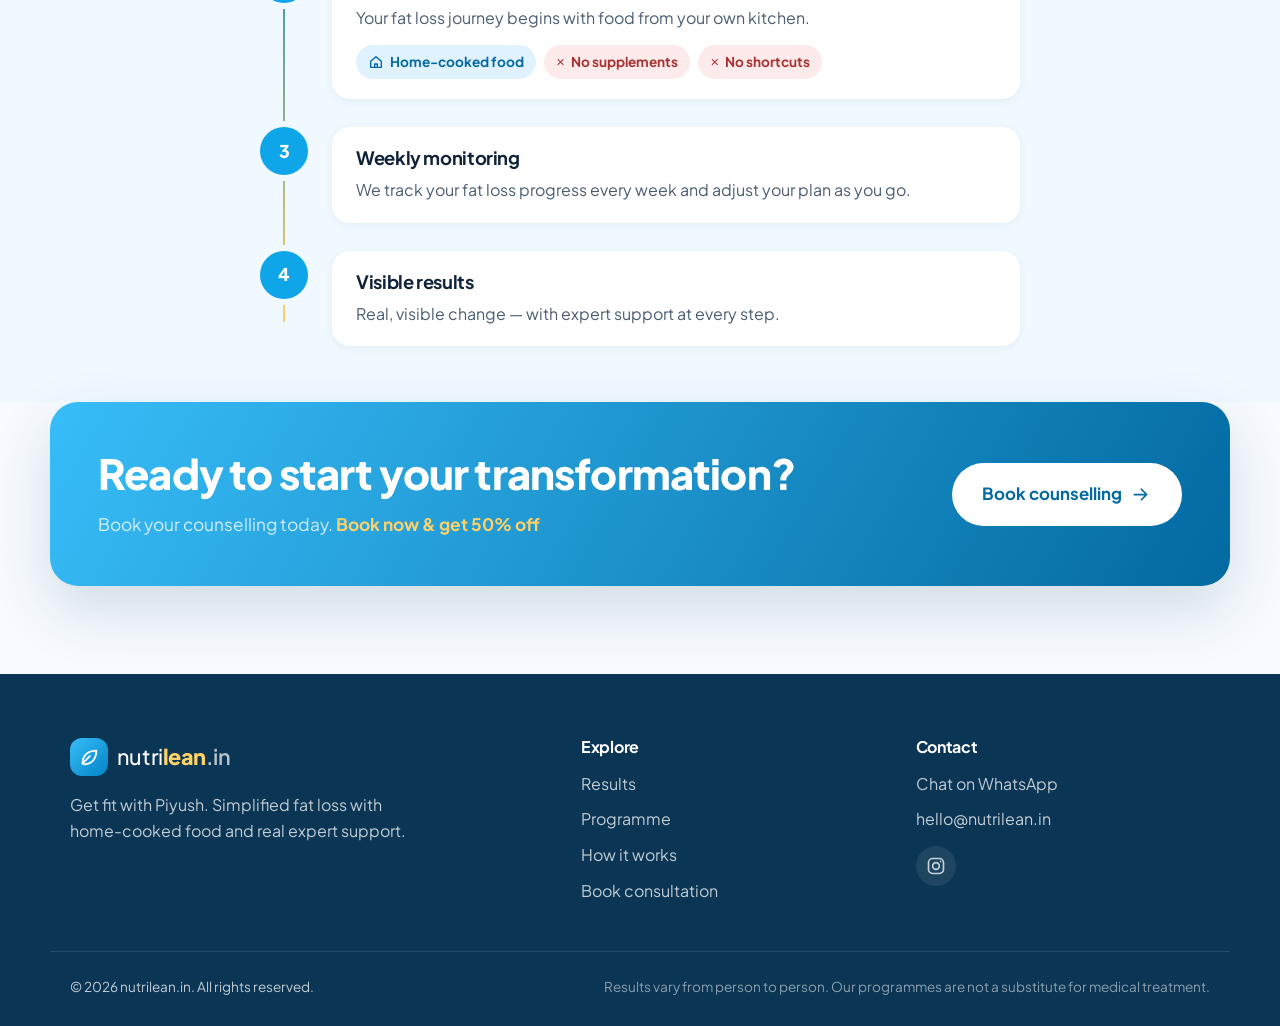
==== commit cb53d83f: "Add Hormone Expert and Special Population Expert tags Co-Authored-By: Claude Opus 5.5 <noreply@anthr" ====
--- a/index.html
+++ b/index.html
@@ -220,6 +220,7 @@
               <ul class="expert-card__creds">
                 <li>Clinical Dietitian</li>
                 <li>Sports Nutrition</li>
+                <li>Hormone Expert</li>
                 <li>California, USA</li>
               </ul>
             </div>
@@ -244,6 +245,7 @@
               <h3>Mr. Sachin Thorat</h3>
               <p class="expert-card__role">Bodybuilding Coach</p>
               <ul class="expert-card__creds">
+                <li>Special Population Expert</li>
                 <li>Strength Training</li>
                 <li>Muscle Gain</li>
                 <li>Contest Prep</li>
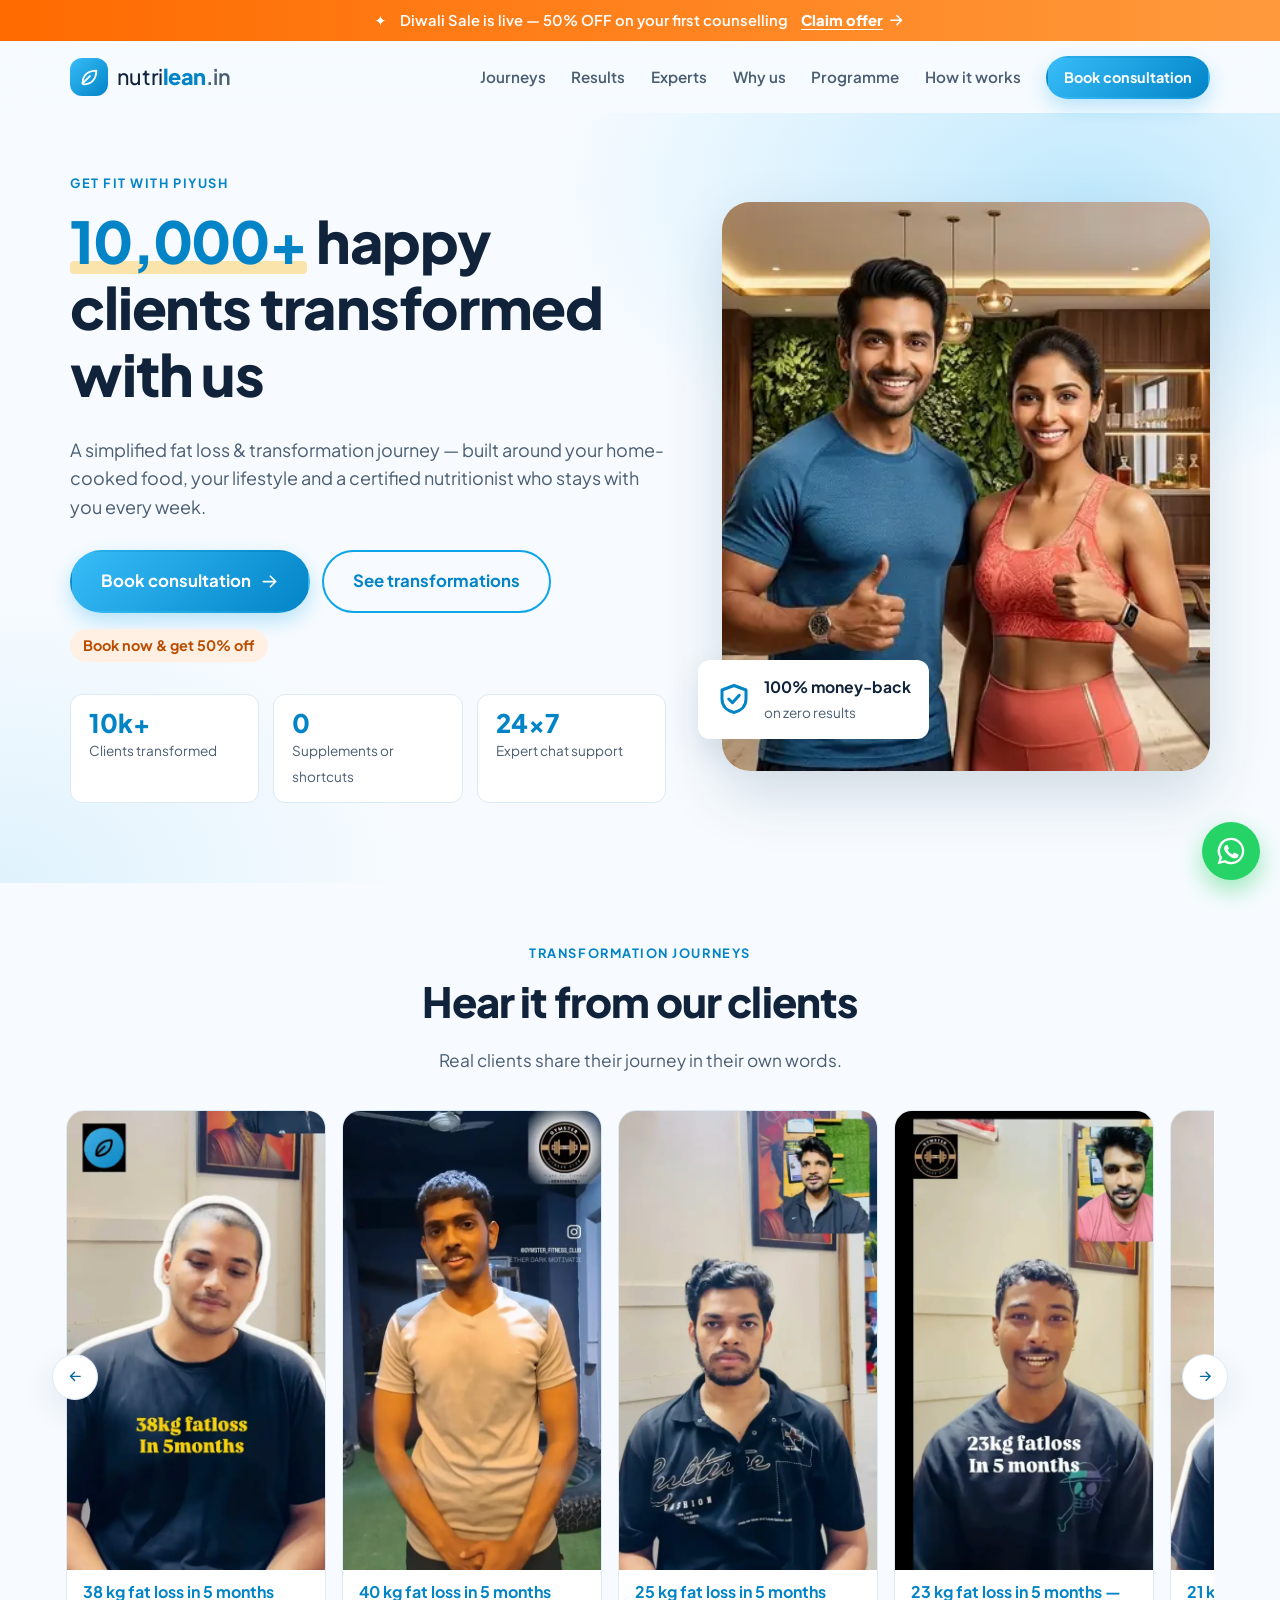
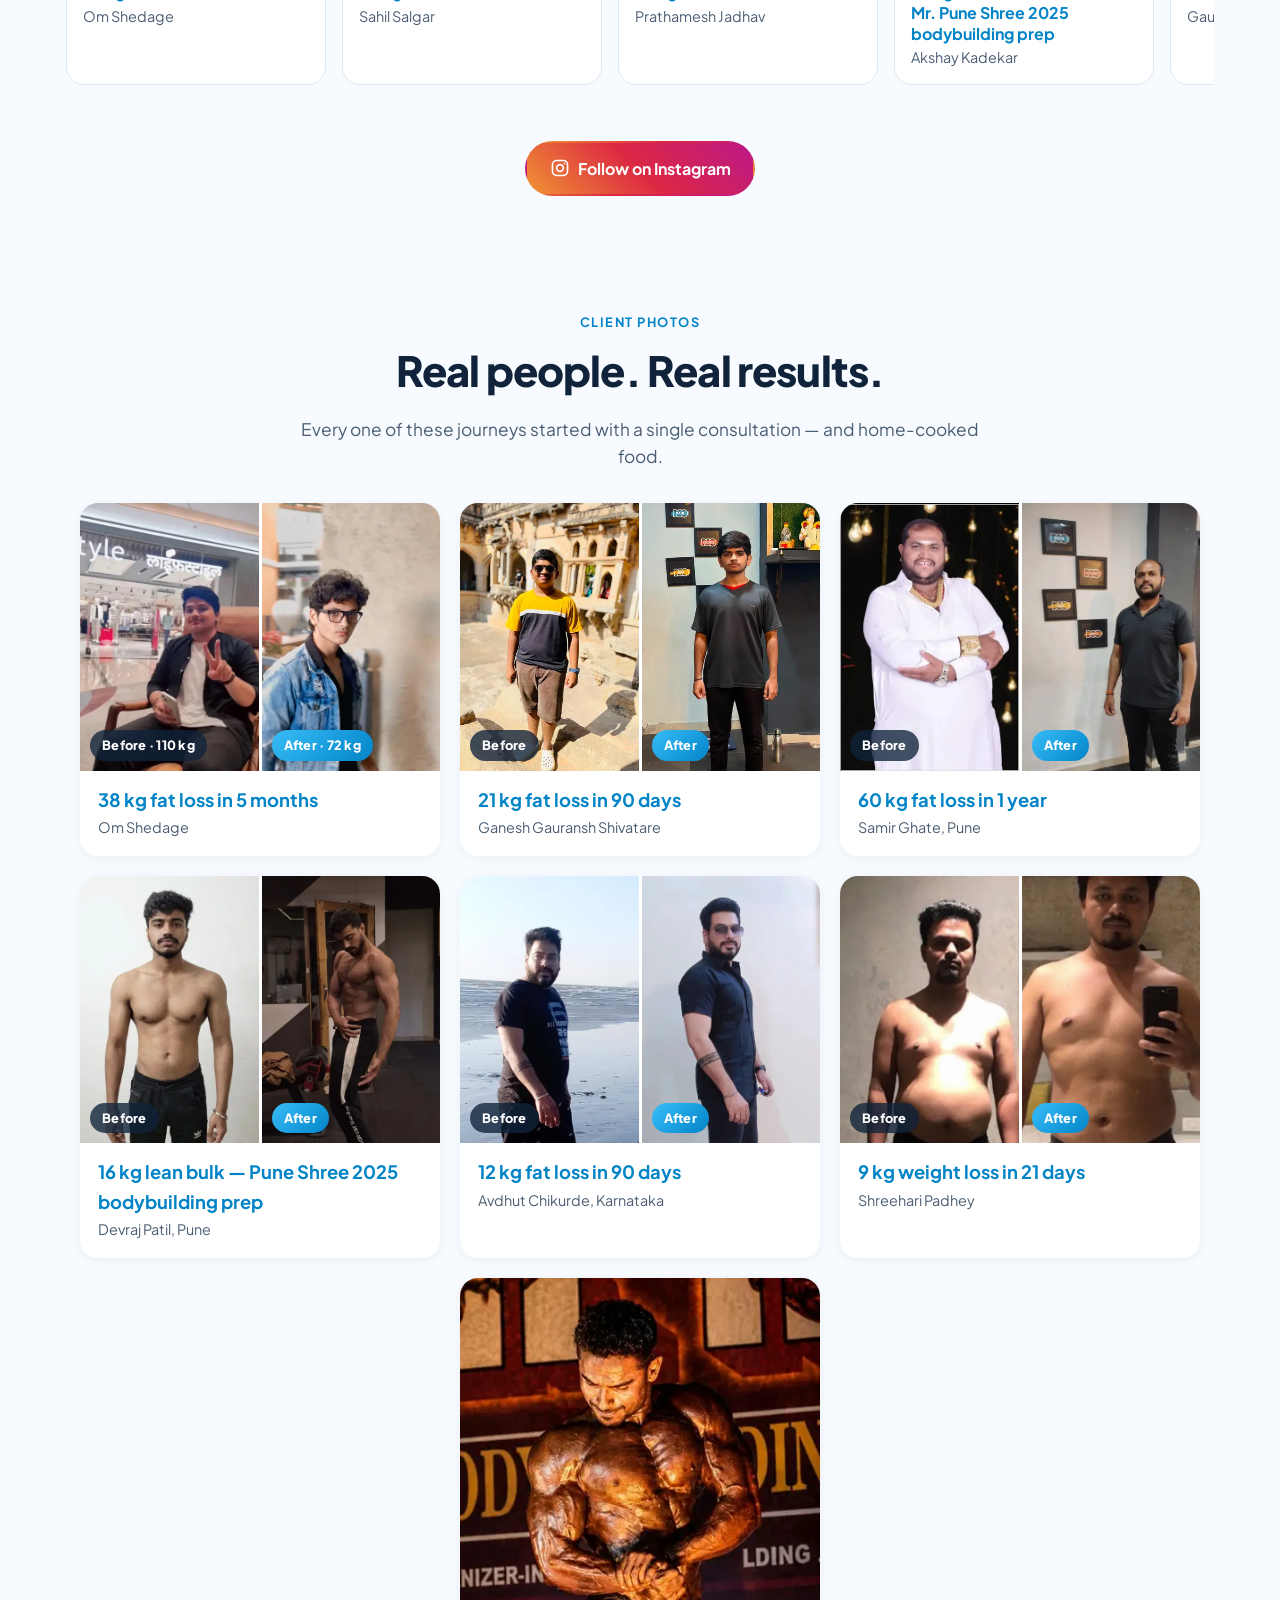
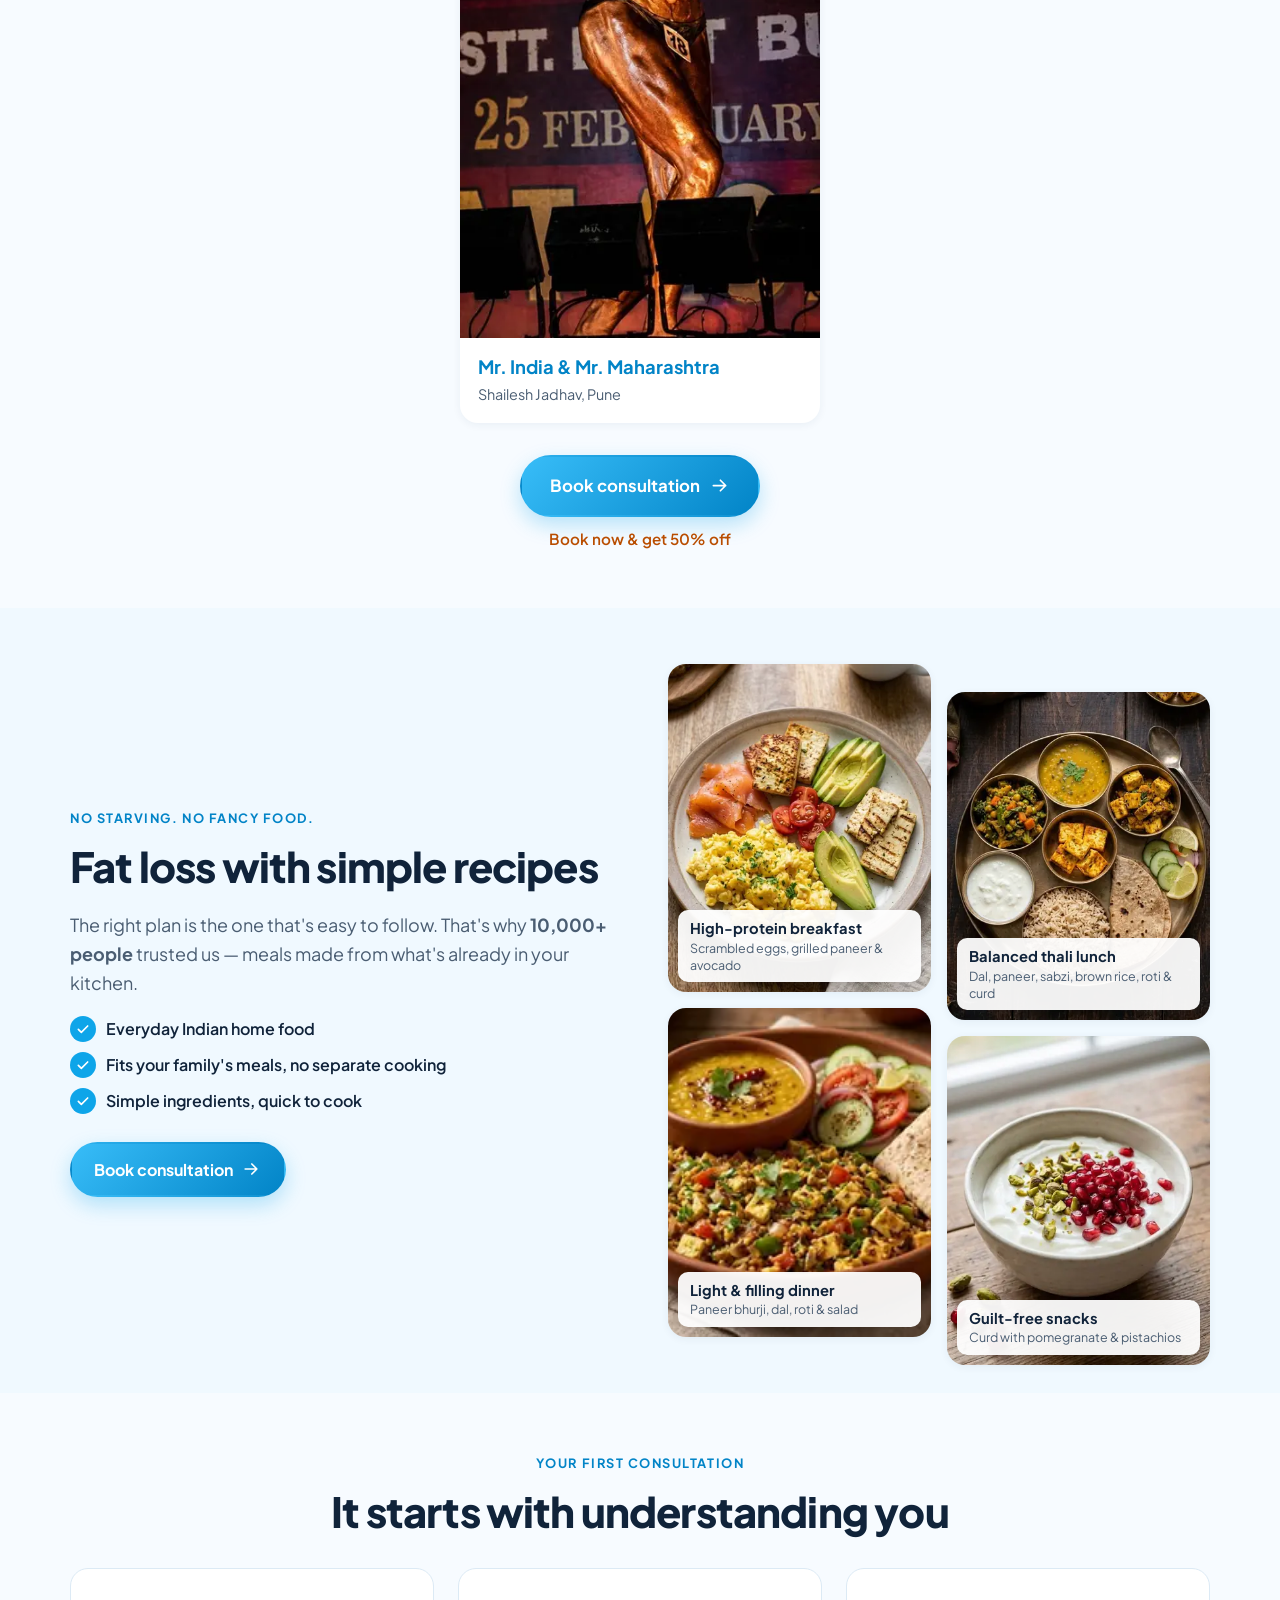
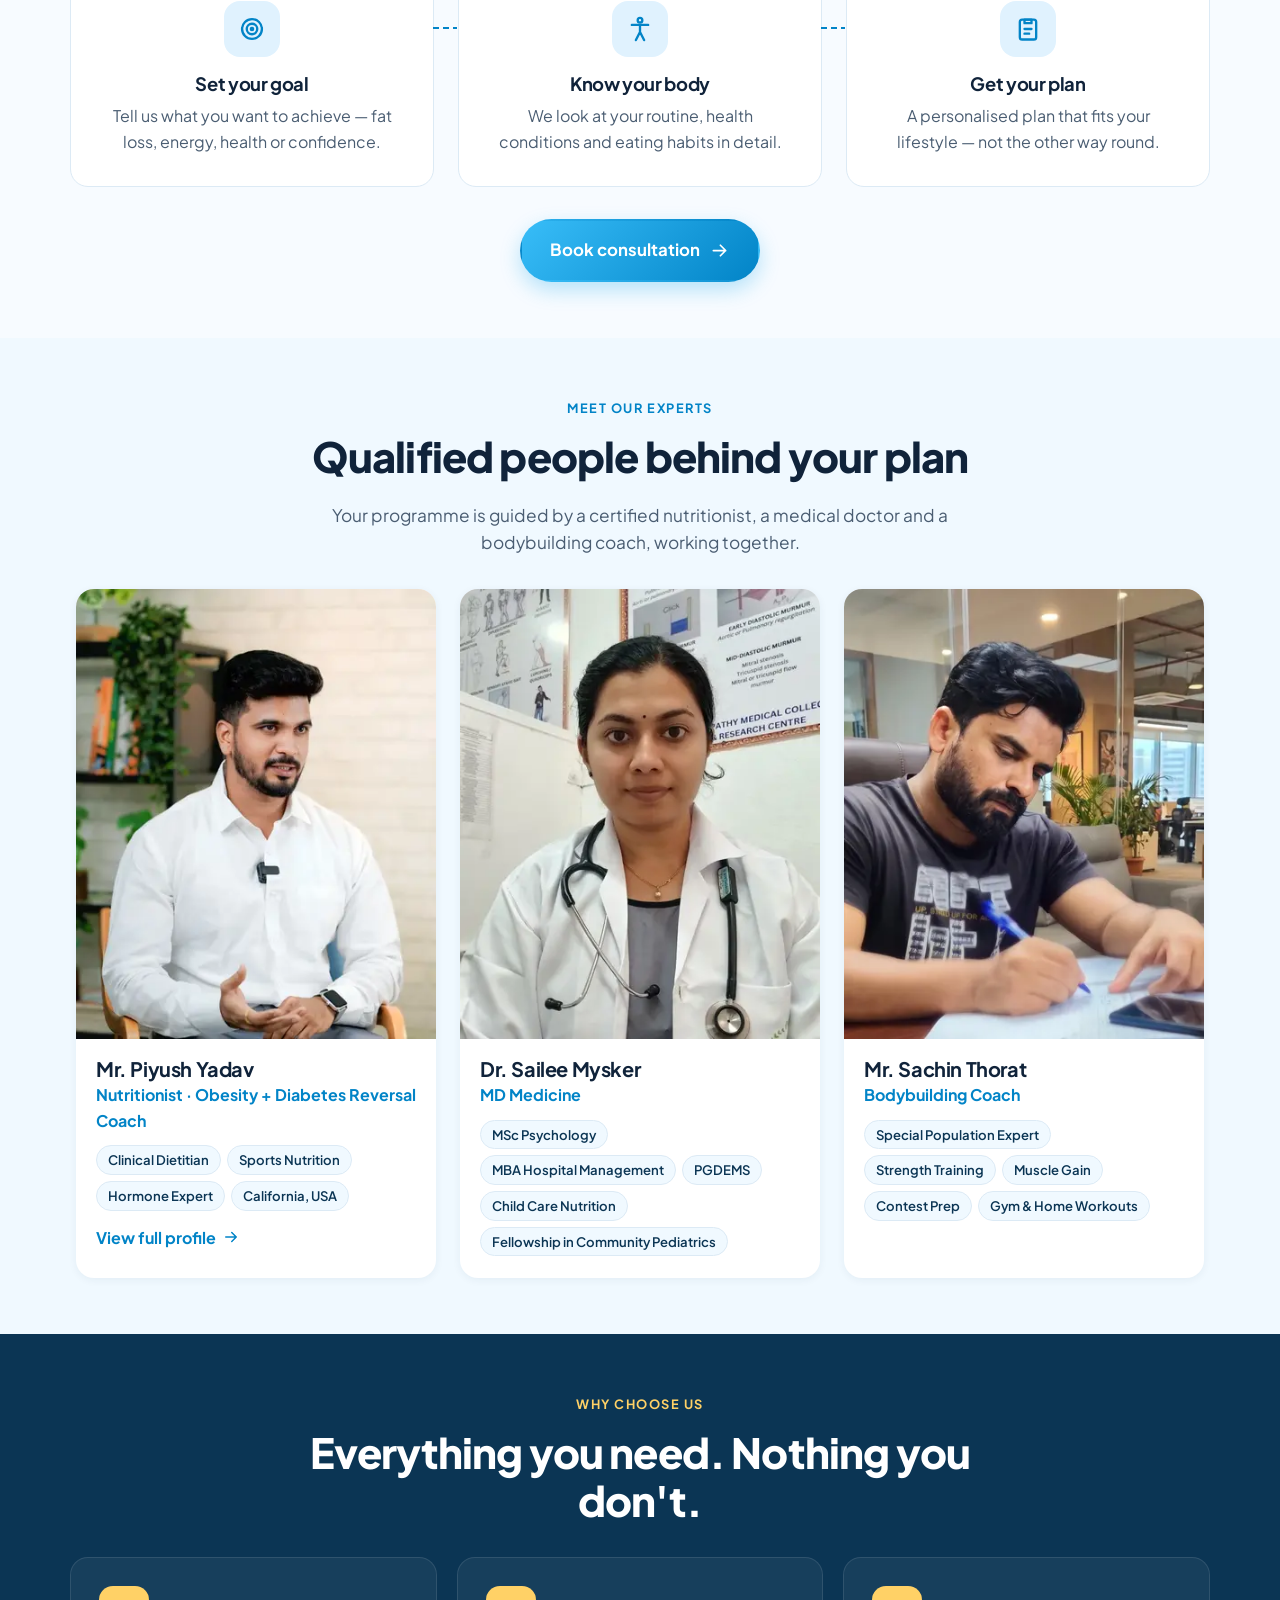
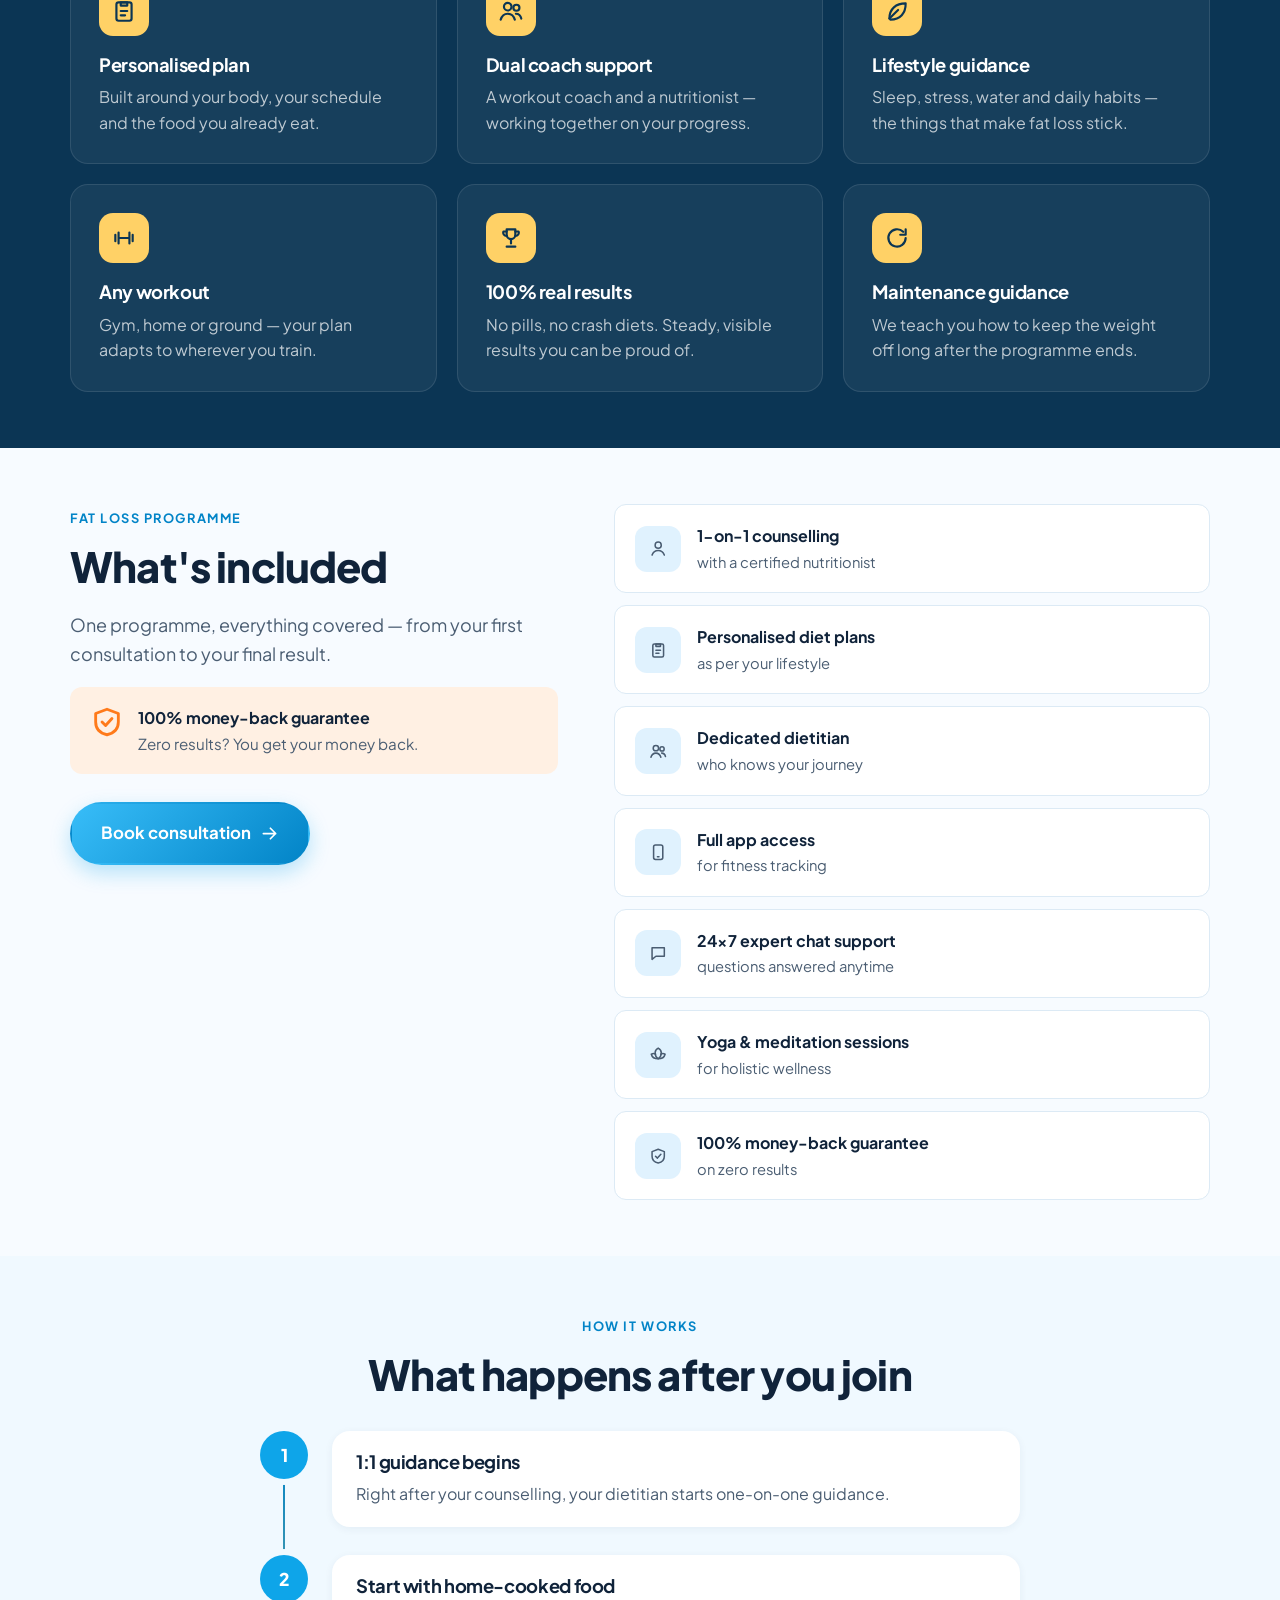
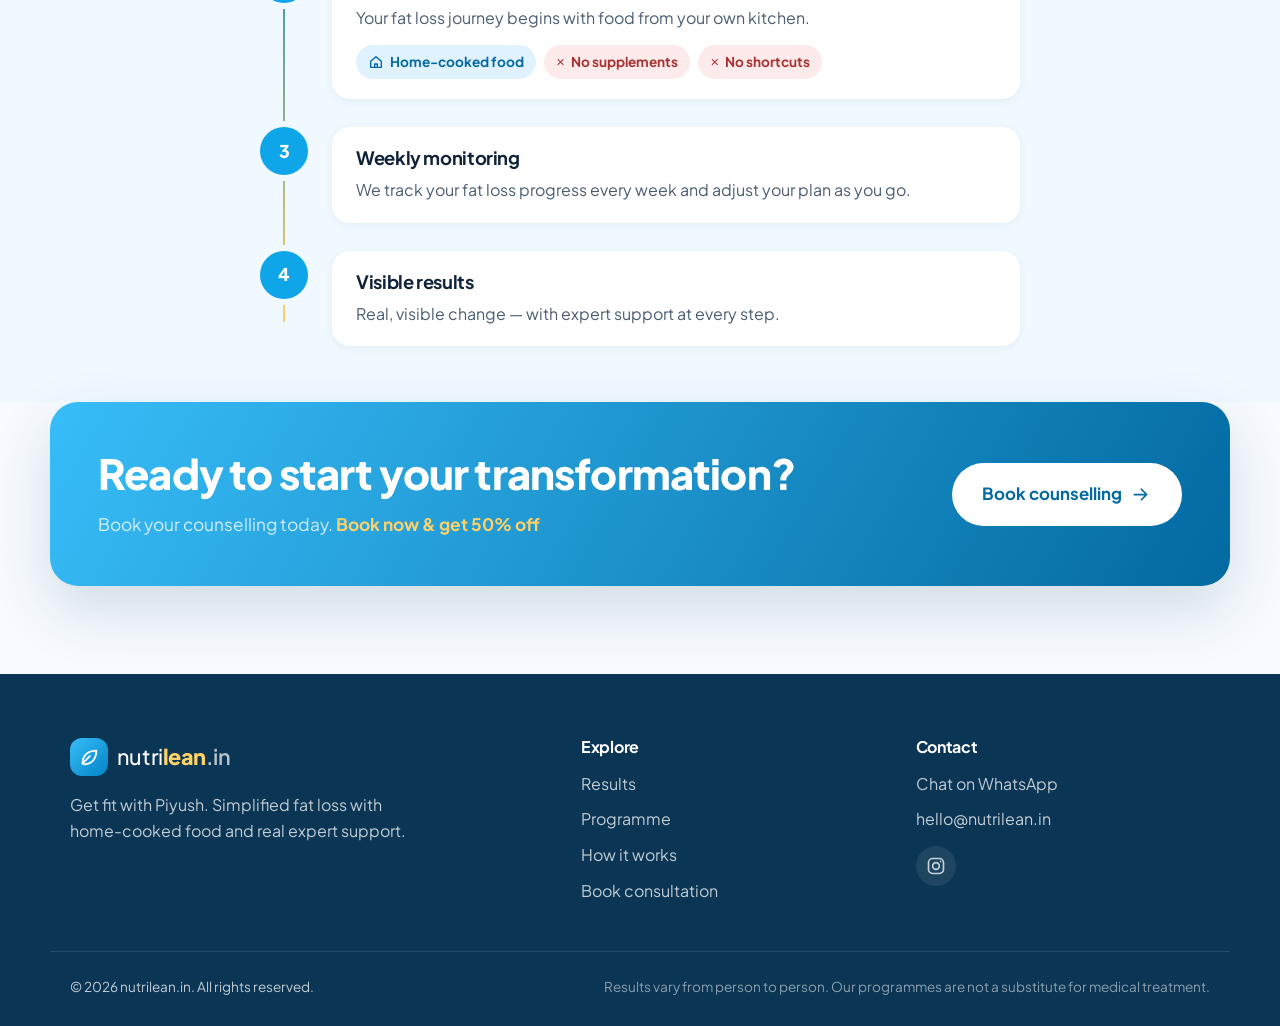
==== commit 9c006e50: "Add Piyush Yadav profile page with media and talks - New page /experts/piyush-yadav: bio, credential" ====
--- a/index.html
+++ b/index.html
@@ -3,13 +3,54 @@
 <head>
   <meta charset="utf-8">
   <meta name="viewport" content="width=device-width, initial-scale=1">
-  <title>nutrilean.in — Get Fit with Piyush | Simplified Fat Loss</title>
-  <meta name="description" content="10,000+ happy clients transformed. Personalised diet plans with home-cooked food, dual coach support and weekly monitoring. Book your nutrition consultation.">
-  <meta property="og:title" content="nutrilean.in — Get Fit with Piyush">
-  <meta property="og:description" content="Simplified fat loss with home-cooked food. 10,000+ happy clients. Book your consultation.">
-  <meta property="og:image" content="assets/images/og-image.jpg">
+  <title>Online Fat Loss Diet Plans by Nutritionist Piyush Yadav | nutrilean.in</title>
+  <meta name="description" content="Lose fat with home-cooked Indian food — no supplements, no shortcuts. Personalised diet plans, 1-on-1 nutritionist counselling, workout coach support and weekly monitoring. 10,000+ clients transformed.">
+  <link rel="canonical" href="https://www.nutrilean.in/">
+  <meta property="og:type" content="website">
+  <meta property="og:site_name" content="nutrilean.in">
+  <meta property="og:locale" content="en_IN">
+  <meta property="og:url" content="https://www.nutrilean.in/">
+  <meta property="og:title" content="nutrilean.in — Simplified fat loss with home-cooked food">
+  <meta property="og:description" content="10,000+ clients transformed with personalised diet plans and 1-on-1 nutritionist support. Book your consultation.">
+  <meta property="og:image" content="https://www.nutrilean.in/assets/images/og-image.jpg">
+  <meta property="og:image:width" content="1200">
+  <meta property="og:image:height" content="630">
+  <meta property="og:image:alt" content="nutrilean.in — 10,000+ clients transformed">
+  <meta name="twitter:card" content="summary_large_image">
   <meta name="theme-color" content="#0ea5e9">
   <link rel="icon" href="favicon.svg" type="image/svg+xml">
+  <link rel="apple-touch-icon" href="assets/images/logo.png">
+  <script type="application/ld+json">
+  {
+    "@context": "https://schema.org",
+    "@graph": [
+      {
+        "@type": "Organization",
+        "@id": "https://www.nutrilean.in/#organization",
+        "name": "nutrilean.in",
+        "url": "https://www.nutrilean.in/",
+        "logo": "https://www.nutrilean.in/assets/images/logo.png",
+        "description": "Online fat loss and nutrition coaching with personalised diet plans based on home-cooked food.",
+        "sameAs": ["https://www.instagram.com/nutrilean.in"]
+      },
+      {
+        "@type": "WebSite",
+        "@id": "https://www.nutrilean.in/#website",
+        "url": "https://www.nutrilean.in/",
+        "name": "nutrilean.in",
+        "publisher": { "@id": "https://www.nutrilean.in/#organization" },
+        "inLanguage": "en-IN"
+      },
+      {
+        "@type": "Person",
+        "name": "Piyush Yadav",
+        "jobTitle": "Nutritionist",
+        "worksFor": { "@id": "https://www.nutrilean.in/#organization" },
+        "knowsAbout": ["Clinical nutrition", "Sports nutrition", "Fat loss", "Obesity and diabetes reversal"]
+      }
+    ]
+  }
+  </script>
   <link rel="preconnect" href="https://fonts.googleapis.com">
   <link rel="preconnect" href="https://fonts.gstatic.com" crossorigin>
   <link href="https://fonts.googleapis.com/css2?family=Plus+Jakarta+Sans:wght@400;500;600;700;800&display=swap" rel="stylesheet">
@@ -212,7 +253,7 @@
           <p>Your programme is guided by a certified nutritionist, a medical doctor and a bodybuilding coach, working together.</p>
         </div>
         <div class="expert-grid">
-          <article class="expert-card reveal">
+          <a class="expert-card reveal" href="experts/piyush-yadav">
             <img src="assets/images/experts/piyush-yadav.webp" srcset="assets/images/experts/piyush-yadav-400.webp 400w, assets/images/experts/piyush-yadav.webp 682w" sizes="(max-width: 600px) 100vw, 380px" alt="Mr. Piyush Yadav, nutritionist" width="682" height="853" loading="lazy" decoding="async">
             <div class="expert-card__body">
               <h3>Mr. Piyush Yadav</h3>
@@ -223,8 +264,9 @@
                 <li>Hormone Expert</li>
                 <li>California, USA</li>
               </ul>
-            </div>
-          </article>
+              <span class="expert-card__more">View full profile <svg class="icon"><use href="#i-arrow"/></svg></span>
+            </div>
+          </a>
           <article class="expert-card reveal">
             <img src="assets/images/experts/sailee-mysker.webp" srcset="assets/images/experts/sailee-mysker-400.webp 400w, assets/images/experts/sailee-mysker.webp 800w" sizes="(max-width: 600px) 100vw, 380px" alt="Dr. Sailee Mysker" width="800" height="1000" loading="lazy" decoding="async">
             <div class="expert-card__body">
--- a/css/styles.css
+++ b/css/styles.css
@@ -246,6 +246,43 @@
   background: var(--blue-50); color: var(--blue-900); border: 1px solid var(--line);
 }
 
+a.expert-card { display: block; color: inherit; text-decoration: none; }
+.expert-card__more { display: inline-flex; align-items: center; gap: 6px; margin-top: 14px; font-weight: 700; color: var(--blue-600); }
+.expert-card__more .icon { width: 18px; height: 18px; transition: transform .2s; }
+a.expert-card:hover .expert-card__more .icon { transform: translateX(4px); }
+
+/* Expert profile page */
+.profile { padding: 48px 0 56px; background: linear-gradient(180deg, var(--blue-50), var(--cream)); }
+.profile__inner { display: grid; grid-template-columns: minmax(0, 420px) minmax(0, 1fr); gap: 48px; align-items: center; }
+.profile__photo img { width: 100%; height: auto; border-radius: 24px; box-shadow: var(--shadow-lg); }
+.profile__copy h1 { margin: 0; }
+.profile__role { margin: 4px 0 16px; font-size: 1.15rem; font-weight: 700; color: var(--blue-600); }
+.profile__creds { margin-bottom: 22px; }
+.profile__copy p:not(.eyebrow):not(.profile__role) { color: var(--ink-2); }
+.profile__actions { display: flex; flex-wrap: wrap; gap: 12px; margin-top: 24px; }
+.profile__help .feature { background: var(--white); border-color: var(--line); }
+.profile__help .feature:hover { background: var(--white); box-shadow: var(--shadow); }
+.profile__help .feature h3 { color: var(--ink); }
+.profile__help .feature p { color: var(--ink-2); }
+
+.media-grid { display: grid; grid-template-columns: 1fr 1fr; gap: 20px; align-items: start; }
+.media-card--tall { grid-row: span 2; }
+.media-card {
+  overflow: hidden;
+  background: var(--white); border: 1px solid var(--line); border-radius: var(--radius); box-shadow: var(--shadow-sm);
+}
+.media-card img { display: block; width: 100%; height: auto; }
+.media-card__body { padding: 18px 20px 20px; }
+.media-card__tag {
+  display: inline-block; margin-bottom: 8px; padding: 4px 10px; border-radius: 999px;
+  font-size: .75rem; font-weight: 700; letter-spacing: .03em; text-transform: uppercase;
+  background: var(--blue-50); color: var(--blue-800);
+}
+.media-card h3 { margin: 0 0 6px; font-size: 1.15rem; }
+.media-card p { margin: 0; color: var(--ink-2); }
+.media-card__list { margin: 14px 0 0; }
+.media-card__list li { font-size: .95rem; }
+
 /* Split */
 .split { display: grid; grid-template-columns: 1fr 1fr; gap: 56px; align-items: center; }
 .checklist { list-style: none; padding: 0; margin: 0 0 28px; display: grid; gap: 10px; }
@@ -660,6 +697,10 @@
   .nav a:not(.btn) { padding: 16px 4px; border-bottom: 1px solid var(--line); font-size: 1.1rem; }
   .nav__cta { margin-top: 20px; padding: 1em; font-size: 1rem; }
   .path { grid-template-columns: 1fr; }
+  .profile__inner { grid-template-columns: 1fr; gap: 28px; }
+  .profile__photo { max-width: 420px; }
+  .media-grid { grid-template-columns: 1fr; }
+  .media-card--tall { grid-row: auto; }
   .path__step:not(:last-child)::after { top: auto; bottom: -24px; right: auto; left: 50%; width: 2px; height: 24px; background: repeating-linear-gradient(var(--blue-600) 0 6px, transparent 6px 10px); }
   .site-footer__inner { grid-template-columns: 1fr 1fr; }
   .site-footer__brand { grid-column: 1 / -1; }
